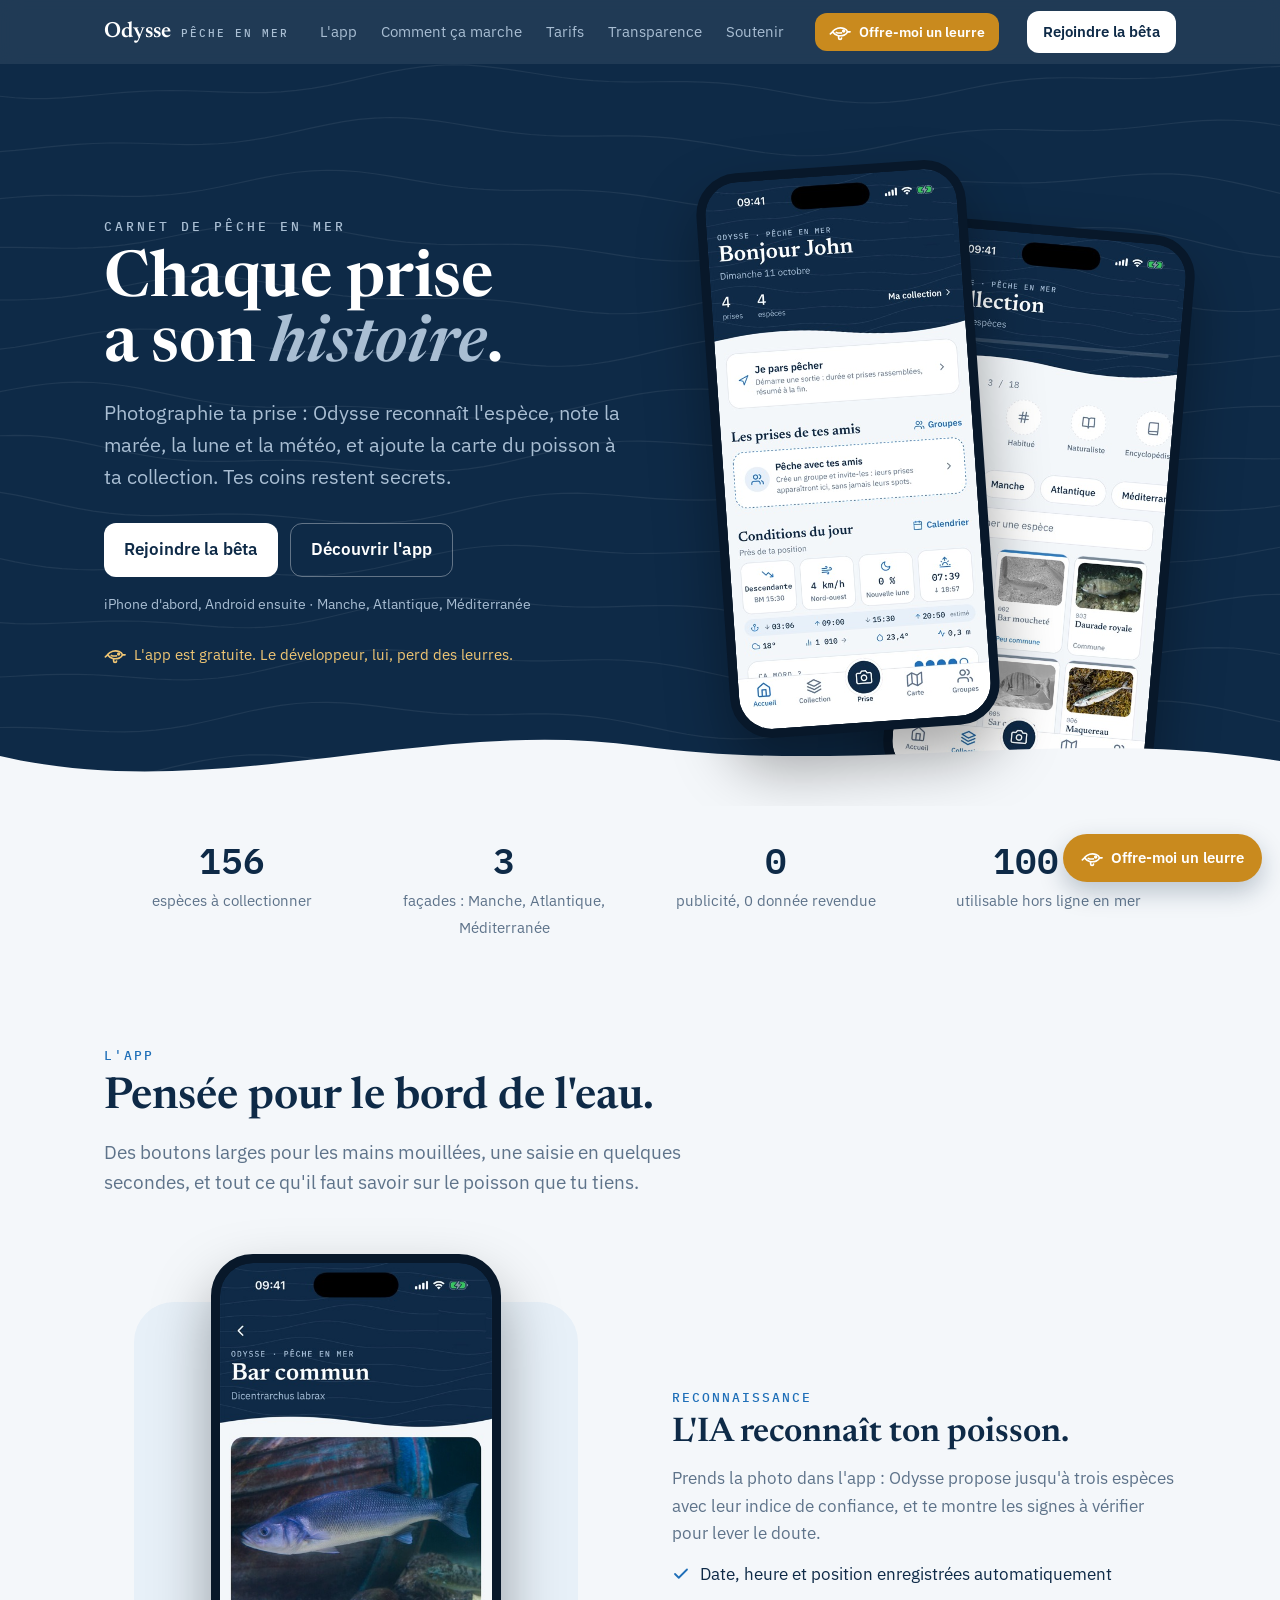
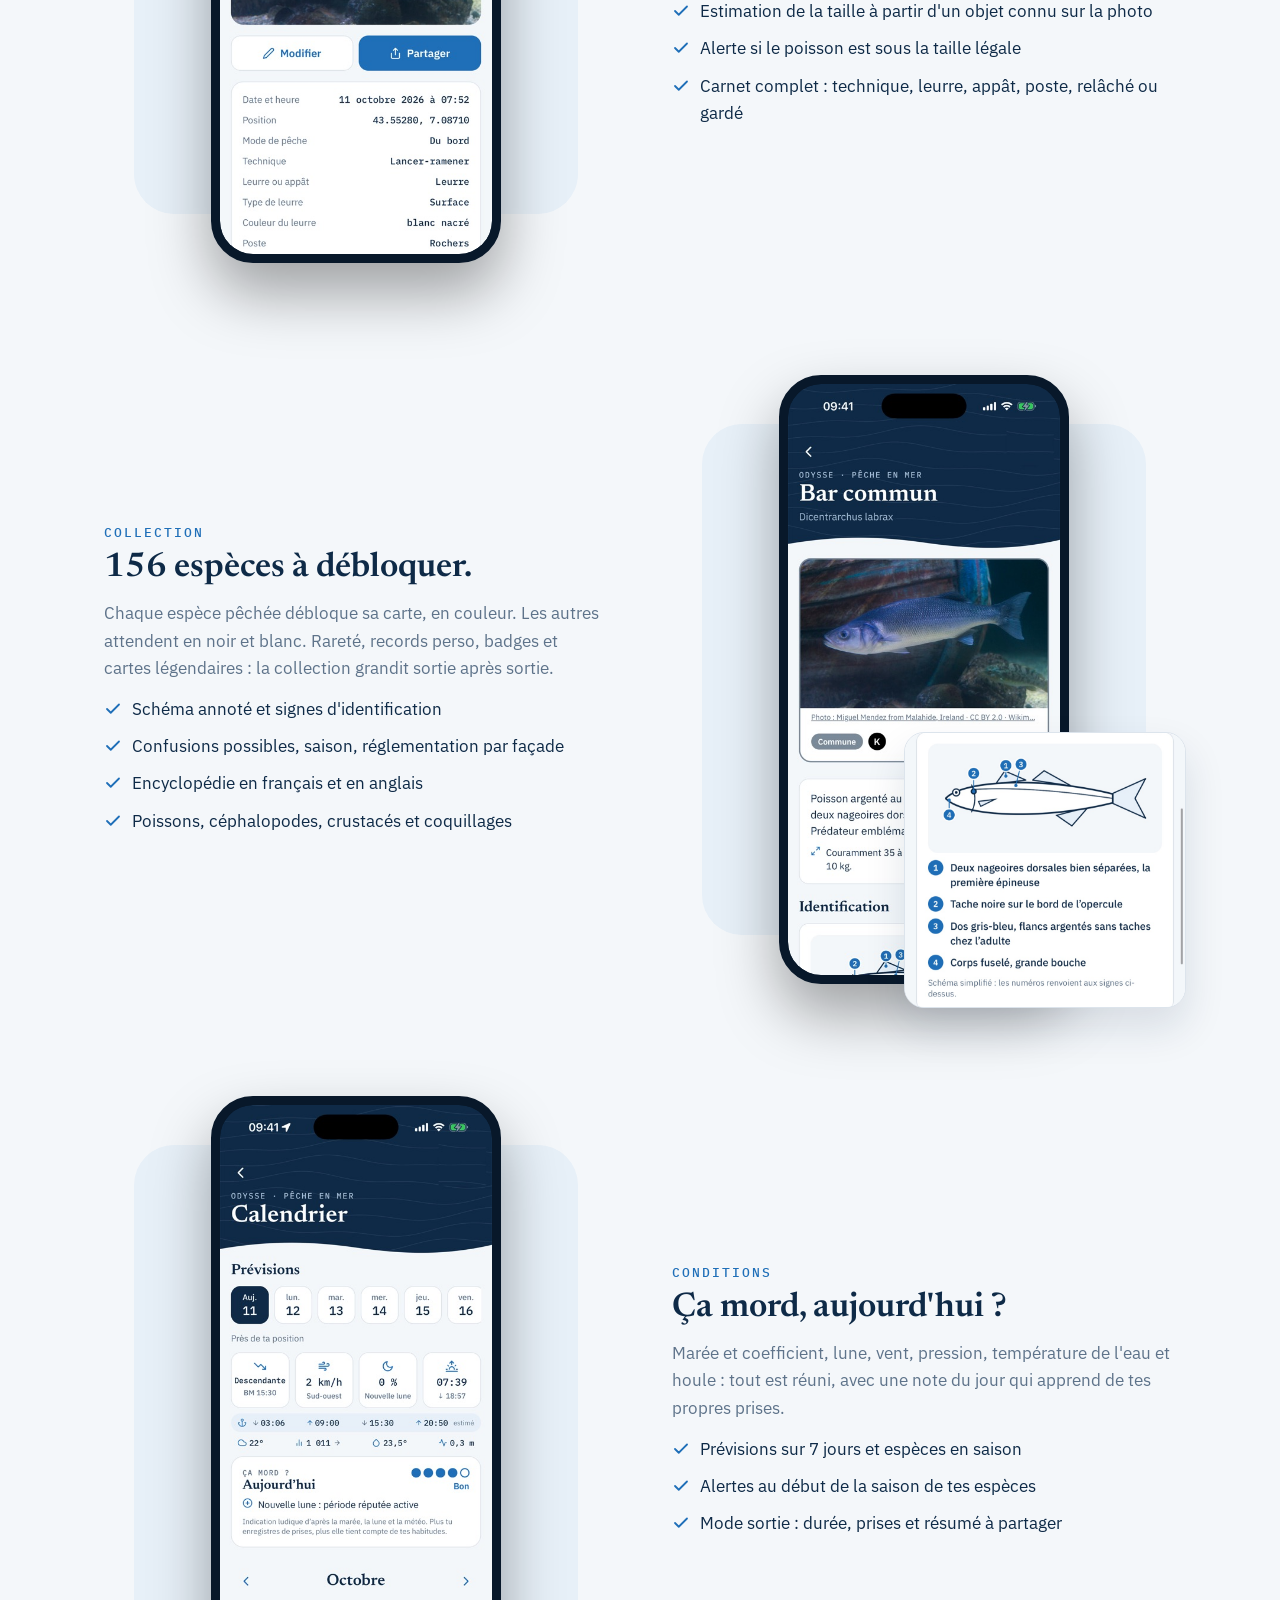
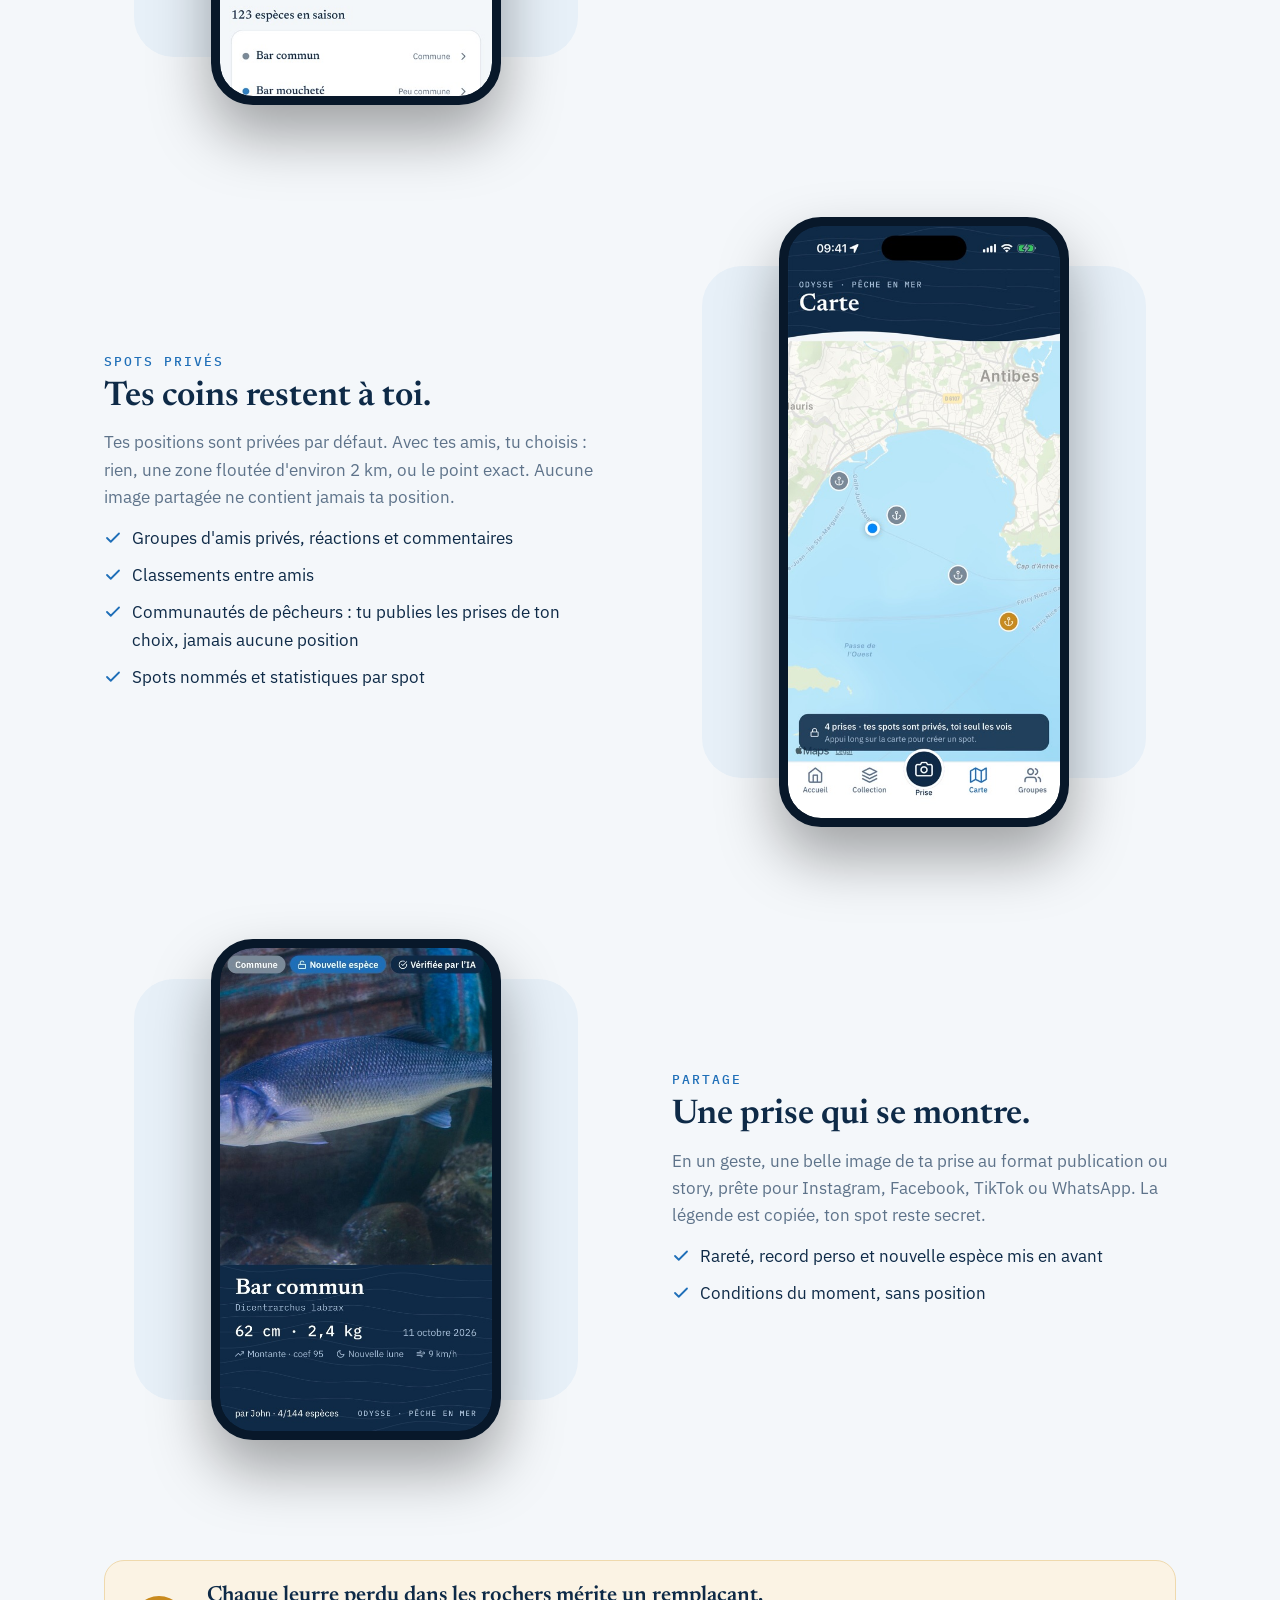
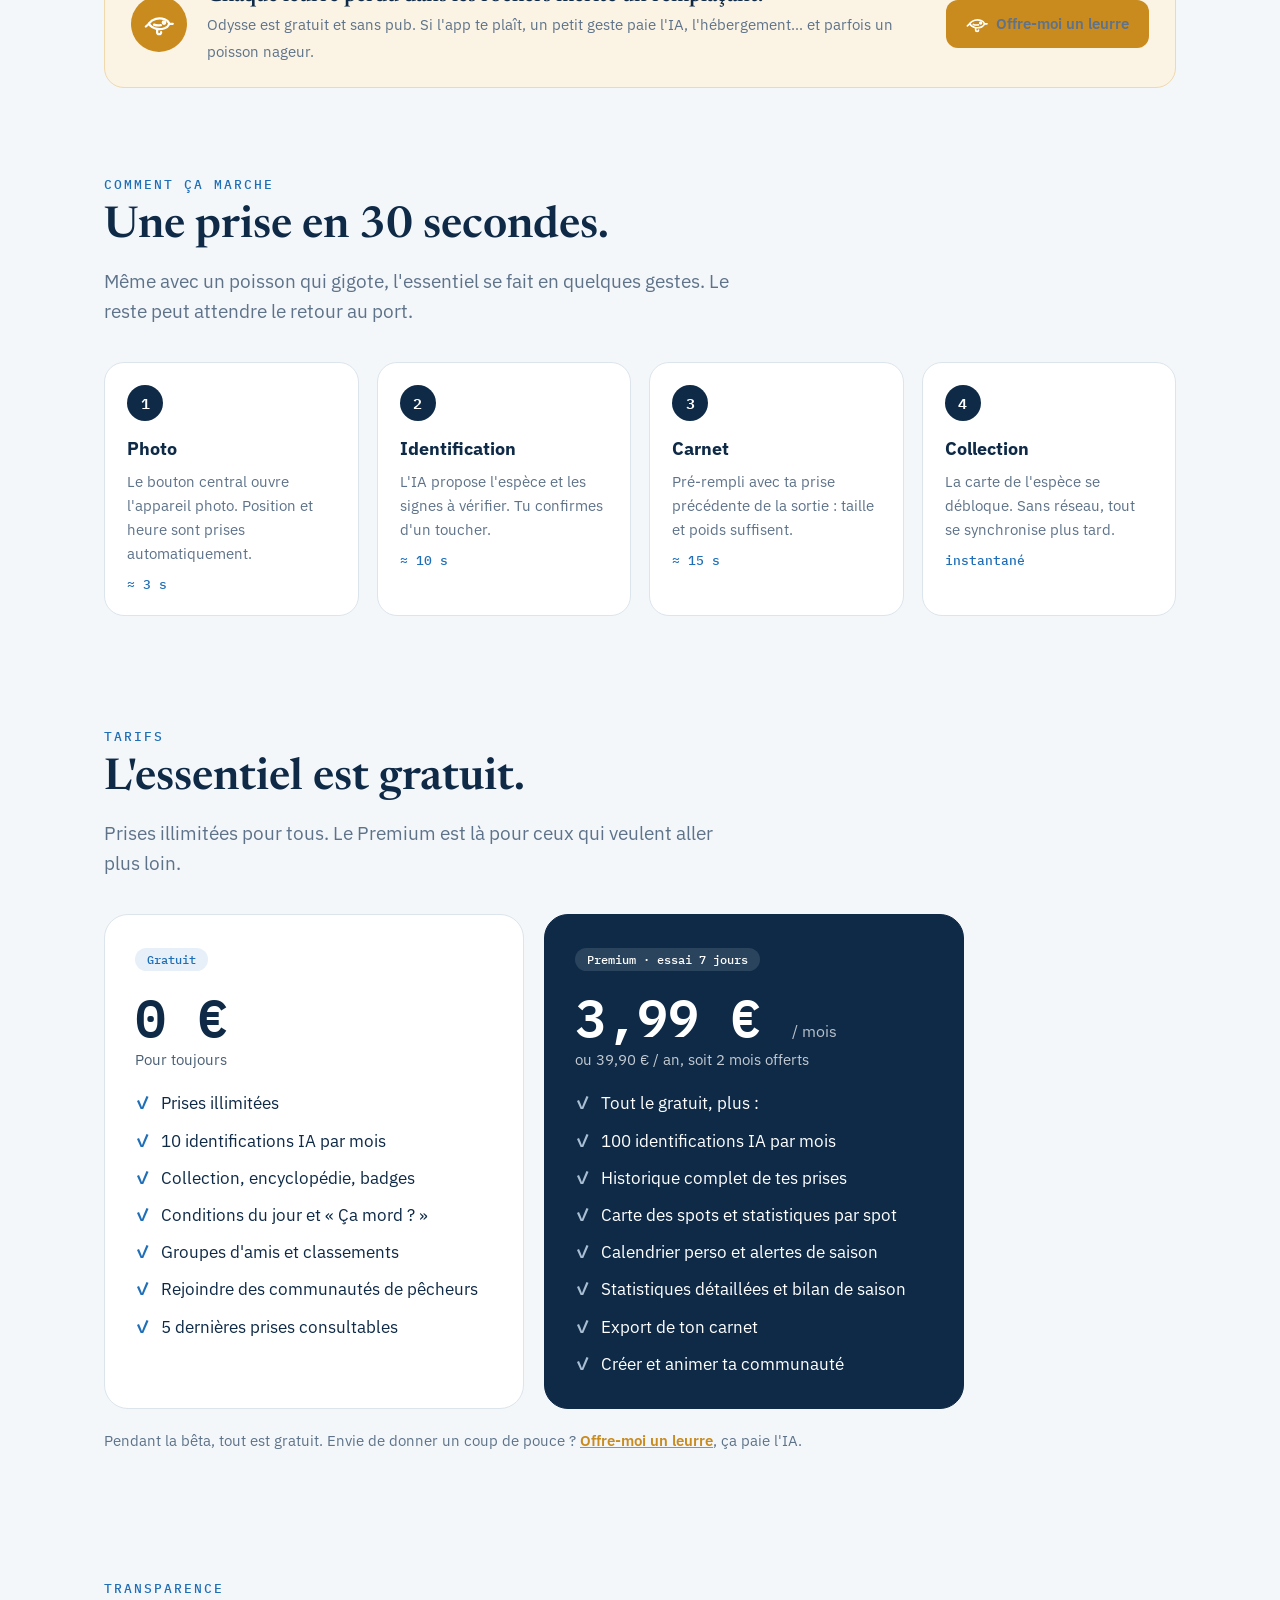
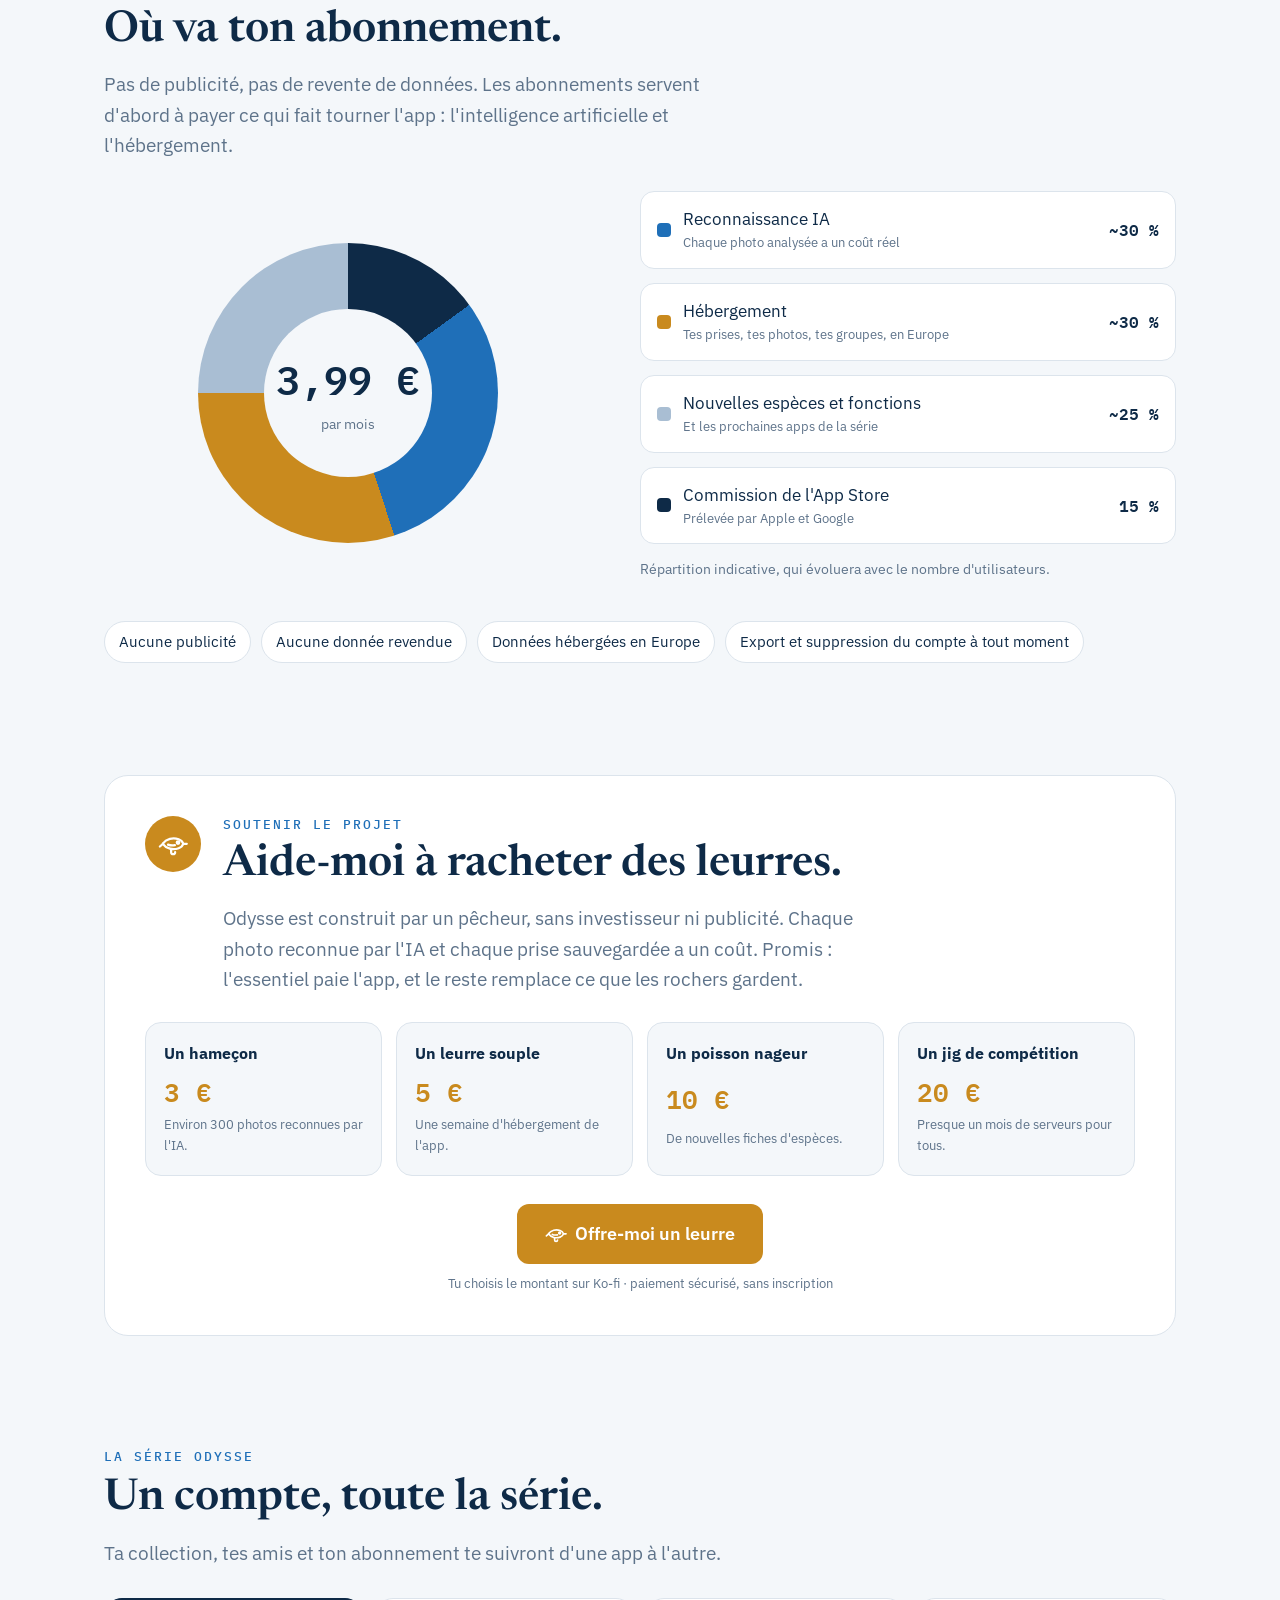
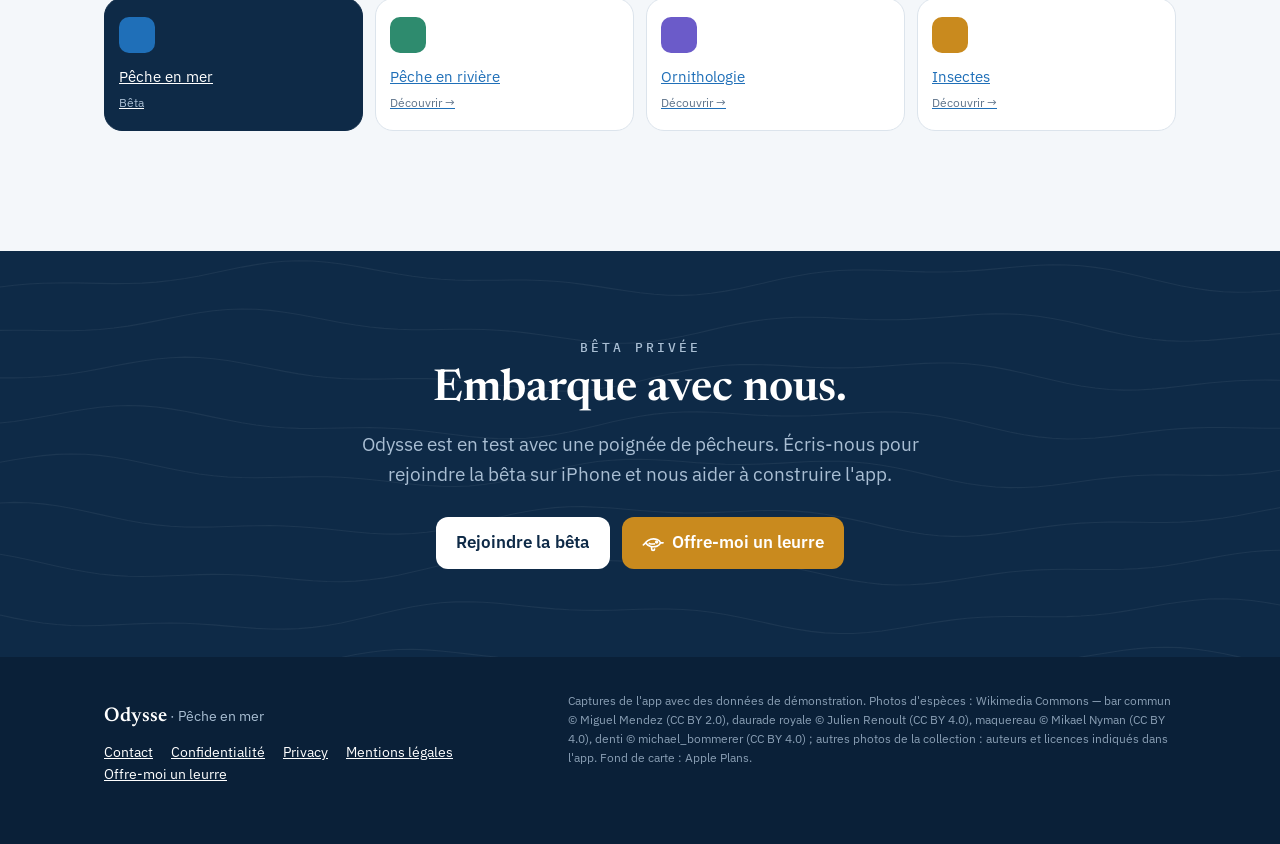
==== index.html @ db7601bd "Pages rivière, ornithologie, insectes ; « Offre-moi un leurre »" ====
<!doctype html>
<html lang="fr">
<head>
  <meta charset="utf-8" />
  <meta name="viewport" content="width=device-width, initial-scale=1" />
  <title>Odysse · Pêche en mer</title>
  <meta name="description" content="Odysse, le carnet de pêche en mer qui reconnaît tes poissons : photo, identification par IA, collection de 150+ espèces, marées et conditions, pêche entre amis. Spots privés." />
  <meta property="og:title" content="Odysse · Pêche en mer" />
  <meta property="og:description" content="Le carnet de pêche qui reconnaît tes poissons." />
  <meta property="og:image" content="https://odysse.app/img/story.jpg" />
  <link rel="preconnect" href="https://fonts.googleapis.com" />
  <link href="https://fonts.googleapis.com/css2?family=IBM+Plex+Mono:wght@500;600&family=IBM+Plex+Sans:wght@400;600&family=Newsreader:ital,wght@0,600;1,600&display=swap" rel="stylesheet" />
  <link rel="stylesheet" href="home.css" />
</head>
<body>
  <nav>
    <div class="wrap">
      <a class="logo" href="#"><b>Odysse</b><span>Pêche en mer</span></a>
      <div class="links">
        <a href="#app">L'app</a>
        <a href="#parcours">Comment ça marche</a>
        <a href="#tarifs">Tarifs</a>
        <a href="#transparence">Transparence</a>
        <a href="#soutenir">Soutenir</a>
      </div>
      <a class="btn btn-lure nav-lure" href="https://ko-fi.com/odysse" target="_blank" rel="noopener"><svg class="lure-ico" width="22" height="22" viewBox="0 0 24 24" fill="none" stroke="currentColor" stroke-width="1.8" stroke-linecap="round" stroke-linejoin="round" aria-hidden="true"><path d="M4 11.5c2.5-3.6 8-5 12.5-3.3 1.9.7 3.2 2 3.7 3.6-.5 1.6-1.8 2.9-3.7 3.6C12 17.1 6.5 15.7 4 12.1z"/><path d="M4 11.8 1.5 14"/><circle cx="16" cy="10.8" r="1"/><path d="M20.2 11.8H23"/><path d="M10.5 16.2v2.3a1.6 1.6 0 0 0 3.2 0"/><path d="M8 12.5c1.5.6 3.5.8 5.5.4"/></svg><span>Offre-moi un leurre</span></a>
      <a class="btn btn-light" href="mailto:contact@odysse.app?subject=B%C3%AAta%20Odysse">Rejoindre la bêta</a>
    </div>
  </nav>

  <header class="hero">
    <svg class="lines" viewBox="0 0 1440 760" preserveAspectRatio="xMidYMid slice" fill="none" stroke="rgba(255,255,255,0.07)" stroke-width="1.2" aria-hidden="true">
        <path d="M0 20.0 L16 23.9 L32 27.5 L48 30.6 L64 33.0 L80 34.6 L96 35.4 L112 35.4 L128 34.7 L144 33.5 L160 32.0 L176 30.5 L192 29.1 L208 28.1 L224 27.4 L240 27.2 L256 27.4 L272 27.9 L288 28.5 L304 29.1 L320 29.4 L336 29.3 L352 28.5 L368 27.0 L384 24.9 L400 22.1 L416 18.8 L432 15.2 L448 11.5 L464 8.1 L480 5.2 L496 2.9 L512 1.4 L528 0.8 L544 1.2 L560 2.4 L576 4.2 L592 6.5 L608 9.0 L624 11.5 L640 13.8 L656 15.7 L672 17.1 L688 17.9 L704 18.3 L720 18.4 L736 18.2 L752 18.0 L768 18.1 L784 18.5 L800 19.4 L816 20.9 L832 23.0 L848 25.5 L864 28.4 L880 31.4 L896 34.2 L912 36.7 L928 38.6 L944 39.7 L960 39.9 L976 39.1 L992 37.5 L1008 35.1 L1024 32.1 L1040 28.8 L1056 25.4 L1072 22.2 L1088 19.4 L1104 17.1 L1120 15.5 L1136 14.5 L1152 14.1 L1168 14.1 L1184 14.4 L1200 14.7 L1216 14.9 L1232 14.8 L1248 14.3 L1264 13.4 L1280 11.9 L1296 10.1 L1312 8.1 L1328 6.1 L1344 4.4 L1360 3.1 L1376 2.5 L1392 2.6 L1408 3.7 L1424 5.6 L1440 8.3"/>
        <path d="M0 88.0 L16 89.6 L32 90.5 L48 90.5 L64 89.7 L80 88.5 L96 86.9 L112 85.2 L128 83.6 L144 82.3 L160 81.4 L176 80.9 L192 80.9 L208 81.2 L224 81.7 L240 82.2 L256 82.5 L272 82.4 L288 81.7 L304 80.4 L320 78.3 L336 75.7 L352 72.5 L368 69.0 L384 65.4 L400 62.1 L416 59.1 L432 56.8 L448 55.4 L464 54.8 L480 55.2 L496 56.4 L512 58.3 L528 60.7 L544 63.3 L560 66.0 L576 68.5 L592 70.6 L608 72.2 L624 73.2 L640 73.8 L656 73.9 L672 73.8 L688 73.6 L704 73.6 L720 73.9 L736 74.7 L752 76.0 L768 77.9 L784 80.2 L800 82.9 L816 85.7 L832 88.5 L848 90.9 L864 92.7 L880 93.8 L896 94.0 L912 93.2 L928 91.6 L944 89.2 L960 86.1 L976 82.8 L992 79.3 L1008 75.9 L1024 73.0 L1040 70.5 L1056 68.8 L1072 67.6 L1088 67.1 L1104 67.1 L1120 67.5 L1136 67.9 L1152 68.3 L1168 68.4 L1184 68.1 L1200 67.3 L1216 66.1 L1232 64.5 L1248 62.7 L1264 60.9 L1280 59.3 L1296 58.0 L1312 57.4 L1328 57.6 L1344 58.6 L1360 60.5 L1376 63.1 L1392 66.4 L1408 70.1 L1424 74.0 L1440 77.8"/>
        <path d="M0 144.7 L16 143.4 L32 141.7 L48 139.8 L64 138.0 L80 136.5 L96 135.3 L112 134.6 L128 134.4 L144 134.5 L160 134.9 L176 135.3 L192 135.6 L208 135.5 L224 134.9 L240 133.7 L256 131.8 L272 129.3 L288 126.2 L304 122.9 L320 119.4 L336 116.1 L352 113.2 L368 110.9 L384 109.4 L400 108.8 L416 109.2 L432 110.4 L448 112.4 L464 114.9 L480 117.7 L496 120.5 L512 123.2 L528 125.5 L544 127.3 L560 128.5 L576 129.2 L592 129.4 L608 129.4 L624 129.2 L640 129.1 L656 129.3 L672 129.9 L688 131.1 L704 132.7 L720 134.9 L736 137.4 L752 140.1 L768 142.7 L784 145.0 L800 146.8 L816 147.8 L832 148.0 L848 147.2 L864 145.6 L880 143.2 L896 140.1 L912 136.7 L928 133.1 L944 129.6 L960 126.5 L976 124.0 L992 122.0 L1008 120.8 L1024 120.2 L1040 120.2 L1056 120.6 L1072 121.1 L1088 121.6 L1104 121.9 L1120 121.8 L1136 121.3 L1152 120.3 L1168 119.0 L1184 117.4 L1200 115.7 L1216 114.2 L1232 113.0 L1248 112.4 L1264 112.6 L1280 113.6 L1296 115.4 L1312 118.0 L1328 121.2 L1344 124.9 L1360 128.8 L1376 132.6 L1392 136.1 L1408 139.0 L1424 141.3 L1440 142.7"/>
        <path d="M0 192.4 L16 190.6 L32 189.2 L48 188.3 L64 187.9 L80 187.8 L96 188.1 L112 188.4 L128 188.7 L144 188.6 L160 188.1 L176 187.0 L192 185.2 L208 182.9 L224 180.0 L240 176.7 L256 173.4 L272 170.1 L288 167.3 L304 165.0 L320 163.5 L336 163.0 L352 163.3 L368 164.6 L384 166.6 L400 169.1 L416 172.1 L432 175.0 L448 177.9 L464 180.4 L480 182.4 L496 183.8 L512 184.6 L528 185.0 L544 184.9 L560 184.8 L576 184.6 L592 184.7 L608 185.1 L624 186.1 L640 187.5 L656 189.5 L672 191.8 L688 194.3 L704 196.8 L720 199.0 L736 200.7 L752 201.7 L768 201.9 L784 201.2 L800 199.6 L816 197.1 L832 194.1 L848 190.6 L864 186.9 L880 183.3 L896 180.1 L912 177.4 L928 175.4 L944 174.0 L960 173.4 L976 173.3 L992 173.7 L1008 174.3 L1024 175.0 L1040 175.5 L1056 175.6 L1072 175.3 L1088 174.6 L1104 173.5 L1120 172.1 L1136 170.6 L1152 169.2 L1168 168.1 L1184 167.5 L1200 167.7 L1216 168.6 L1232 170.4 L1248 172.9 L1264 176.1 L1280 179.8 L1296 183.7 L1312 187.5 L1328 191.0 L1344 194.0 L1360 196.3 L1376 197.8 L1392 198.4 L1408 198.2 L1424 197.4 L1440 196.2"/>
        <path d="M0 241.3 L16 241.1 L32 241.2 L48 241.5 L64 241.7 L80 241.7 L96 241.2 L112 240.3 L128 238.7 L144 236.5 L160 233.7 L176 230.6 L192 227.4 L208 224.2 L224 221.4 L240 219.2 L256 217.7 L272 217.2 L288 217.5 L304 218.8 L320 220.8 L336 223.5 L352 226.5 L368 229.6 L384 232.6 L400 235.3 L416 237.5 L432 239.0 L448 240.0 L464 240.5 L480 240.5 L496 240.3 L512 240.1 L528 240.1 L544 240.4 L560 241.1 L576 242.3 L592 244.1 L608 246.2 L624 248.5 L640 250.8 L656 253.0 L672 254.6 L688 255.6 L704 255.8 L720 255.1 L736 253.5 L752 251.0 L768 247.9 L784 244.4 L800 240.7 L816 237.0 L832 233.7 L848 230.9 L864 228.7 L880 227.3 L896 226.6 L912 226.5 L928 226.9 L944 227.6 L960 228.4 L976 229.1 L992 229.4 L1008 229.4 L1024 228.9 L1040 228.0 L1056 226.9 L1072 225.5 L1088 224.2 L1104 223.2 L1120 222.7 L1136 222.8 L1152 223.7 L1168 225.4 L1184 227.9 L1200 231.0 L1216 234.7 L1232 238.5 L1248 242.4 L1264 245.9 L1280 249.0 L1296 251.3 L1312 252.8 L1328 253.5 L1344 253.3 L1360 252.5 L1376 251.1 L1392 249.5 L1408 247.8 L1424 246.2 L1440 244.9"/>
        <path d="M0 294.7 L16 294.7 L32 294.4 L48 293.5 L64 292.1 L80 290.1 L96 287.5 L112 284.6 L128 281.4 L144 278.4 L160 275.7 L176 273.5 L192 272.0 L208 271.4 L224 271.8 L240 273.1 L256 275.2 L272 277.9 L288 281.0 L304 284.2 L320 287.4 L336 290.2 L352 292.6 L368 294.3 L384 295.4 L400 296.0 L416 296.1 L432 295.9 L448 295.6 L464 295.4 L480 295.6 L496 296.1 L512 297.1 L528 298.6 L544 300.5 L560 302.7 L576 304.8 L592 306.8 L608 308.4 L624 309.4 L640 309.6 L656 308.9 L672 307.3 L688 304.9 L704 301.8 L720 298.2 L736 294.4 L752 290.7 L768 287.3 L784 284.3 L800 282.1 L816 280.6 L832 279.8 L848 279.7 L864 280.1 L880 280.9 L896 281.8 L912 282.7 L928 283.3 L944 283.5 L960 283.3 L976 282.6 L992 281.7 L1008 280.5 L1024 279.3 L1040 278.4 L1056 277.9 L1072 278.0 L1088 278.8 L1104 280.5 L1120 282.9 L1136 286.0 L1152 289.5 L1168 293.4 L1184 297.2 L1200 300.8 L1216 303.9 L1232 306.2 L1248 307.8 L1264 308.5 L1280 308.3 L1296 307.4 L1312 306.0 L1328 304.2 L1344 302.3 L1360 300.5 L1376 299.0 L1392 298.0 L1408 297.3 L1424 297.2 L1440 297.3"/>
        <path d="M0 345.5 L16 343.7 L32 341.3 L48 338.5 L64 335.6 L80 332.6 L96 330.0 L112 327.8 L128 326.4 L144 325.8 L160 326.2 L176 327.5 L192 329.6 L208 332.3 L224 335.5 L240 338.9 L256 342.2 L272 345.2 L288 347.7 L304 349.6 L320 350.8 L336 351.5 L352 351.6 L368 351.4 L384 351.1 L400 350.8 L416 350.7 L432 351.1 L448 351.9 L464 353.1 L480 354.8 L496 356.8 L512 358.8 L528 360.7 L544 362.2 L560 363.1 L576 363.3 L592 362.6 L608 361.0 L624 358.7 L640 355.6 L656 352.0 L672 348.2 L688 344.4 L704 340.9 L720 337.9 L736 335.5 L752 333.9 L768 333.1 L784 333.0 L800 333.4 L816 334.3 L832 335.3 L848 336.4 L864 337.2 L880 337.6 L896 337.7 L912 337.3 L928 336.5 L944 335.5 L960 334.5 L976 333.6 L992 333.2 L1008 333.2 L1024 334.0 L1040 335.6 L1056 337.9 L1072 340.9 L1088 344.4 L1104 348.2 L1120 352.0 L1136 355.6 L1152 358.7 L1168 361.1 L1184 362.7 L1200 363.4 L1216 363.2 L1232 362.3 L1248 360.8 L1264 358.9 L1280 356.8 L1296 354.9 L1312 353.1 L1328 351.8 L1344 351.0 L1360 350.6 L1376 350.6 L1392 350.9 L1408 351.2 L1424 351.4 L1440 351.3"/>
        <path d="M0 389.7 L16 386.9 L32 384.3 L48 382.2 L64 380.8 L80 380.3 L96 380.6 L112 381.9 L128 384.0 L144 386.8 L160 390.1 L176 393.6 L192 397.0 L208 400.1 L224 402.8 L240 404.8 L256 406.2 L272 406.9 L288 407.1 L304 406.9 L320 406.5 L336 406.1 L352 405.9 L368 406.0 L384 406.6 L400 407.6 L416 409.1 L432 410.8 L448 412.7 L464 414.4 L480 415.9 L496 416.7 L512 416.9 L528 416.3 L544 414.7 L560 412.4 L576 409.3 L592 405.8 L608 401.9 L624 398.1 L640 394.5 L656 391.4 L672 388.9 L688 387.3 L704 386.4 L720 386.3 L736 386.8 L752 387.7 L768 388.9 L784 390.1 L800 391.1 L816 391.8 L832 392.1 L848 391.9 L864 391.4 L880 390.6 L896 389.7 L912 388.9 L928 388.5 L944 388.6 L960 389.3 L976 390.8 L992 393.0 L1008 395.9 L1024 399.3 L1040 403.0 L1056 406.8 L1072 410.4 L1088 413.5 L1104 415.9 L1120 417.5 L1136 418.2 L1152 418.1 L1168 417.1 L1184 415.5 L1200 413.5 L1216 411.3 L1232 409.1 L1248 407.2 L1264 405.6 L1280 404.6 L1296 404.0 L1312 403.8 L1328 404.0 L1344 404.2 L1360 404.4 L1376 404.3 L1392 403.8 L1408 402.7 L1424 401.0 L1440 398.7"/>
        <path d="M0 435.4 L16 434.8 L32 435.2 L48 436.5 L64 438.6 L80 441.4 L96 444.7 L112 448.3 L128 451.8 L144 455.1 L160 457.9 L176 460.1 L192 461.6 L208 462.4 L224 462.6 L240 462.4 L256 461.9 L272 461.4 L288 461.0 L304 460.9 L320 461.3 L336 462.1 L352 463.3 L368 464.8 L384 466.5 L400 468.1 L416 469.5 L432 470.3 L448 470.5 L464 469.8 L480 468.4 L496 466.1 L512 463.0 L528 459.5 L544 455.7 L560 451.8 L576 448.1 L592 445.0 L608 442.5 L624 440.7 L640 439.8 L656 439.6 L672 440.2 L688 441.2 L704 442.5 L720 443.9 L736 445.1 L752 446.0 L768 446.6 L784 446.7 L800 446.3 L816 445.7 L832 445.0 L848 444.3 L864 443.9 L880 443.9 L896 444.6 L912 446.0 L928 448.1 L944 450.9 L960 454.2 L976 457.8 L992 461.5 L1008 465.1 L1024 468.2 L1040 470.6 L1056 472.3 L1072 473.0 L1088 472.9 L1104 471.9 L1120 470.2 L1136 468.1 L1152 465.7 L1168 463.4 L1184 461.2 L1200 459.4 L1216 458.1 L1232 457.4 L1248 457.0 L1264 457.0 L1280 457.2 L1296 457.4 L1312 457.4 L1328 457.0 L1344 456.0 L1360 454.5 L1376 452.4 L1392 449.8 L1408 446.8 L1424 443.7 L1440 440.7"/>
        <path d="M0 493.2 L16 496.0 L32 499.4 L48 503.0 L64 506.6 L80 510.0 L96 512.9 L112 515.3 L128 516.9 L144 517.8 L160 518.1 L176 517.8 L192 517.3 L208 516.7 L224 516.1 L240 515.8 L256 515.9 L272 516.5 L288 517.4 L304 518.7 L320 520.2 L336 521.7 L352 523.0 L368 523.8 L384 524.0 L400 523.4 L416 521.9 L432 519.7 L448 516.7 L464 513.2 L480 509.4 L496 505.5 L512 501.8 L528 498.6 L544 496.0 L560 494.2 L576 493.2 L592 493.1 L608 493.6 L624 494.7 L640 496.1 L656 497.7 L672 499.1 L688 500.3 L704 501.1 L720 501.4 L736 501.3 L752 500.9 L768 500.3 L784 499.7 L800 499.3 L816 499.3 L832 499.9 L848 501.2 L864 503.2 L880 505.9 L896 509.1 L912 512.6 L928 516.3 L944 519.8 L960 522.8 L976 525.3 L992 527.0 L1008 527.7 L1024 527.5 L1040 526.5 L1056 524.8 L1072 522.6 L1088 520.1 L1104 517.6 L1120 515.2 L1136 513.2 L1152 511.7 L1168 510.7 L1184 510.2 L1200 510.1 L1216 510.2 L1232 510.4 L1248 510.4 L1264 510.1 L1280 509.3 L1296 508.0 L1312 506.0 L1328 503.6 L1344 500.8 L1360 497.8 L1376 494.9 L1392 492.4 L1408 490.3 L1424 489.1 L1440 488.7"/>
        <path d="M0 561.5 L16 565.0 L32 568.0 L48 570.4 L64 572.2 L80 573.2 L96 573.5 L112 573.2 L128 572.6 L144 571.9 L160 571.2 L176 570.7 L192 570.5 L208 570.8 L224 571.6 L240 572.6 L256 574.0 L272 575.3 L288 576.5 L304 577.2 L320 577.4 L336 576.8 L352 575.4 L368 573.3 L384 570.4 L400 566.9 L416 563.1 L432 559.2 L448 555.5 L464 552.2 L480 549.6 L496 547.7 L512 546.7 L528 546.6 L544 547.1 L560 548.3 L576 549.9 L592 551.6 L608 553.2 L624 554.6 L640 555.6 L656 556.2 L672 556.3 L688 556.1 L704 555.6 L720 555.1 L736 554.7 L752 554.7 L768 555.3 L784 556.5 L800 558.4 L816 560.9 L832 564.0 L848 567.4 L864 570.9 L880 574.4 L896 577.4 L912 579.9 L928 581.6 L944 582.3 L960 582.2 L976 581.1 L992 579.4 L1008 577.0 L1024 574.4 L1040 571.7 L1056 569.2 L1072 567.0 L1088 565.2 L1104 564.1 L1120 563.4 L1136 563.2 L1152 563.2 L1168 563.4 L1184 563.5 L1200 563.3 L1216 562.6 L1232 561.4 L1248 559.7 L1264 557.4 L1280 554.8 L1296 552.0 L1312 549.2 L1328 546.8 L1344 544.8 L1360 543.5 L1376 543.2 L1392 543.7 L1408 545.2 L1424 547.4 L1440 550.3"/>
        <path d="M0 627.4 L16 628.5 L32 628.8 L48 628.6 L64 627.9 L80 627.1 L96 626.2 L112 625.5 L128 625.1 L144 625.1 L160 625.6 L176 626.5 L192 627.6 L208 628.8 L224 629.9 L240 630.6 L256 630.8 L272 630.2 L288 628.9 L304 626.8 L320 624.0 L336 620.6 L352 616.8 L368 613.0 L384 609.2 L400 605.9 L416 603.3 L432 601.4 L448 600.3 L464 600.1 L480 600.7 L496 602.0 L512 603.6 L528 605.5 L544 607.3 L560 609.0 L576 610.2 L592 611.0 L608 611.3 L624 611.3 L640 611.0 L656 610.5 L672 610.2 L688 610.2 L704 610.7 L720 611.8 L736 613.5 L752 615.9 L768 618.8 L784 622.1 L800 625.6 L816 629.0 L832 632.0 L848 634.4 L864 636.1 L880 636.8 L896 636.7 L912 635.6 L928 633.8 L944 631.4 L960 628.7 L976 625.8 L992 623.1 L1008 620.7 L1024 618.8 L1040 617.4 L1056 616.6 L1072 616.2 L1088 616.2 L1104 616.4 L1120 616.5 L1136 616.4 L1152 615.9 L1168 614.9 L1184 613.4 L1200 611.3 L1216 608.9 L1232 606.2 L1248 603.6 L1264 601.2 L1280 599.3 L1296 598.1 L1312 597.7 L1328 598.2 L1344 599.7 L1360 602.0 L1376 604.9 L1392 608.3 L1408 611.9 L1424 615.4 L1440 618.6"/>
        <path d="M0 683.2 L16 682.2 L32 681.1 L48 680.2 L64 679.6 L80 679.4 L96 679.7 L112 680.3 L128 681.2 L144 682.3 L160 683.2 L176 683.9 L192 684.1 L208 683.6 L224 682.3 L240 680.3 L256 677.6 L272 674.2 L288 670.6 L304 666.7 L320 663.0 L336 659.7 L352 657.0 L368 655.0 L384 654.0 L400 653.8 L416 654.4 L432 655.7 L448 657.5 L464 659.5 L480 661.5 L496 663.3 L512 664.8 L528 665.9 L544 666.4 L560 666.5 L576 666.4 L592 666.0 L608 665.7 L624 665.7 L640 666.1 L656 667.1 L672 668.7 L688 670.9 L704 673.7 L720 676.9 L736 680.2 L752 683.5 L768 686.5 L784 688.9 L800 690.5 L816 691.3 L832 691.1 L848 690.1 L864 688.2 L880 685.7 L896 682.9 L912 679.9 L928 677.0 L944 674.4 L960 672.3 L976 670.7 L992 669.7 L1008 669.3 L1024 669.2 L1040 669.4 L1056 669.6 L1072 669.6 L1088 669.2 L1104 668.4 L1120 667.1 L1136 665.2 L1152 663.0 L1168 660.5 L1184 658.0 L1200 655.7 L1216 653.9 L1232 652.7 L1248 652.3 L1264 652.9 L1280 654.3 L1296 656.6 L1312 659.5 L1328 663.0 L1344 666.6 L1360 670.2 L1376 673.6 L1392 676.4 L1408 678.6 L1424 680.1 L1440 680.9"/>
        <path d="M0 734.1 L16 733.7 L32 733.7 L48 734.1 L64 734.8 L80 735.7 L96 736.6 L112 737.2 L128 737.3 L144 736.9 L160 735.7 L176 733.8 L192 731.1 L208 727.9 L224 724.3 L240 720.5 L256 716.8 L272 713.5 L288 710.8 L304 708.8 L320 707.7 L336 707.5 L352 708.1 L368 709.5 L384 711.3 L400 713.5 L416 715.7 L432 717.8 L448 719.5 L464 720.7 L480 721.5 L496 721.8 L512 721.8 L528 721.5 L544 721.3 L560 721.2 L576 721.6 L592 722.4 L608 723.9 L624 725.9 L640 728.5 L656 731.6 L672 734.8 L688 738.0 L704 740.9 L720 743.2 L736 744.9 L752 745.7 L768 745.5 L784 744.4 L800 742.5 L816 740.0 L832 737.0 L848 733.9 L864 730.8 L880 728.1 L896 725.8 L912 724.1 L928 722.9 L944 722.4 L960 722.2 L976 722.4 L992 722.6 L1008 722.7 L1024 722.5 L1040 721.9 L1056 720.8 L1072 719.2 L1088 717.2 L1104 714.9 L1120 712.5 L1136 710.4 L1152 708.6 L1168 707.4 L1184 707.1 L1200 707.6 L1216 709.0 L1232 711.3 L1248 714.2 L1264 717.7 L1280 721.4 L1296 725.1 L1312 728.5 L1328 731.5 L1344 733.8 L1360 735.4 L1376 736.3 L1392 736.5 L1408 736.1 L1424 735.5 L1440 734.7"/>
    </svg>
    <div class="wrap">
      <div>
        <div class="kicker">Carnet de pêche en mer</div>
        <h1>Chaque prise<br />a son <em>histoire</em>.</h1>
        <p class="lead">Photographie ta prise : Odysse reconnaît l'espèce, note la marée, la lune et la météo, et ajoute la carte du poisson à ta collection. Tes coins restent secrets.</p>
        <div class="ctas">
          <a class="btn btn-light" href="mailto:contact@odysse.app?subject=B%C3%AAta%20Odysse">Rejoindre la bêta</a>
          <a class="btn btn-ghost" href="#app">Découvrir l'app</a>
        </div>
        <p class="note">iPhone d'abord, Android ensuite · Manche, Atlantique, Méditerranée</p>
        <a class="lure-link" href="#soutenir"><svg class="lure-ico" width="22" height="22" viewBox="0 0 24 24" fill="none" stroke="currentColor" stroke-width="1.8" stroke-linecap="round" stroke-linejoin="round" aria-hidden="true"><path d="M4 11.5c2.5-3.6 8-5 12.5-3.3 1.9.7 3.2 2 3.7 3.6-.5 1.6-1.8 2.9-3.7 3.6C12 17.1 6.5 15.7 4 12.1z"/><path d="M4 11.8 1.5 14"/><circle cx="16" cy="10.8" r="1"/><path d="M20.2 11.8H23"/><path d="M10.5 16.2v2.3a1.6 1.6 0 0 0 3.2 0"/><path d="M8 12.5c1.5.6 3.5.8 5.5.4"/></svg><span>L'app est gratuite. Le développeur, lui, perd des leurres.</span></a>
      </div>
      <div class="phones">
        <div class="phone p1"><img src="img/home.jpg" alt="Accueil d'Odysse : conditions du jour, marée et prises" /></div>
        <div class="phone p2"><img src="img/collection.jpg" alt="Collection d'espèces d'Odysse" /></div>
      </div>
    </div>
    <svg class="wave" viewBox="0 0 1440 90" preserveAspectRatio="none" aria-hidden="true"><path d="M0 40 C 240 90, 480 0, 720 30 C 960 60, 1200 10, 1440 45 L1440 90 L0 90 Z" fill="#F4F7FA"/></svg>
  </header>

  <div class="wrap">
    <div class="facts">
      <div class="fact"><b>156</b><span>espèces à collectionner</span></div>
      <div class="fact"><b>3</b><span>façades : Manche, Atlantique, Méditerranée</span></div>
      <div class="fact"><b>0</b><span>publicité, 0 donnée revendue</span></div>
      <div class="fact"><b>100 %</b><span>utilisable hors ligne en mer</span></div>
    </div>
  </div>

  <section class="block" id="app">
    <div class="wrap">
      <div class="eyebrow">L'app</div>
      <h2>Pensée pour le bord de l'eau.</h2>
      <p class="sub">Des boutons larges pour les mains mouillées, une saisie en quelques secondes, et tout ce qu'il faut savoir sur le poisson que tu tiens.</p>

      <div class="feature">
        <div class="visual">
          <div class="blob"></div>
          <div class="phone"><img src="img/catch.jpg" alt="Fiche d'une prise : bar commun de 62 cm" loading="lazy" /></div>
        </div>
        <div>
          <div class="eyebrow">Reconnaissance</div>
          <h3>L'IA reconnaît ton poisson.</h3>
          <p>Prends la photo dans l'app : Odysse propose jusqu'à trois espèces avec leur indice de confiance, et te montre les signes à vérifier pour lever le doute.</p>
          <ul>
            <li><svg width="18" height="18" viewBox="0 0 24 24" fill="none" stroke="#1F6FB8" stroke-width="2.4" stroke-linecap="round" stroke-linejoin="round"><polyline points="20 6 9 17 4 12"/></svg><span>Date, heure et position enregistrées automatiquement</span></li>
            <li><svg width="18" height="18" viewBox="0 0 24 24" fill="none" stroke="#1F6FB8" stroke-width="2.4" stroke-linecap="round" stroke-linejoin="round"><polyline points="20 6 9 17 4 12"/></svg><span>Estimation de la taille à partir d'un objet connu sur la photo</span></li>
            <li><svg width="18" height="18" viewBox="0 0 24 24" fill="none" stroke="#1F6FB8" stroke-width="2.4" stroke-linecap="round" stroke-linejoin="round"><polyline points="20 6 9 17 4 12"/></svg><span>Alerte si le poisson est sous la taille légale</span></li>
            <li><svg width="18" height="18" viewBox="0 0 24 24" fill="none" stroke="#1F6FB8" stroke-width="2.4" stroke-linecap="round" stroke-linejoin="round"><polyline points="20 6 9 17 4 12"/></svg><span>Carnet complet : technique, leurre, appât, poste, relâché ou gardé</span></li>
          </ul>
        </div>
      </div>

      <div class="feature flip">
        <div class="visual">
          <div class="blob"></div>
          <div class="phone"><img src="img/species.jpg" alt="Fiche espèce du bar commun" loading="lazy" /></div>
          <div class="card-shot" style="position:absolute;right:-2%;bottom:-24px;width:56%"><img src="img/identification.jpg" alt="Schéma d'identification annoté" loading="lazy" /></div>
        </div>
        <div>
          <div class="eyebrow">Collection</div>
          <h3>156 espèces à débloquer.</h3>
          <p>Chaque espèce pêchée débloque sa carte, en couleur. Les autres attendent en noir et blanc. Rareté, records perso, badges et cartes légendaires : la collection grandit sortie après sortie.</p>
          <ul>
            <li><svg width="18" height="18" viewBox="0 0 24 24" fill="none" stroke="#1F6FB8" stroke-width="2.4" stroke-linecap="round" stroke-linejoin="round"><polyline points="20 6 9 17 4 12"/></svg><span>Schéma annoté et signes d'identification</span></li>
            <li><svg width="18" height="18" viewBox="0 0 24 24" fill="none" stroke="#1F6FB8" stroke-width="2.4" stroke-linecap="round" stroke-linejoin="round"><polyline points="20 6 9 17 4 12"/></svg><span>Confusions possibles, saison, réglementation par façade</span></li>
            <li><svg width="18" height="18" viewBox="0 0 24 24" fill="none" stroke="#1F6FB8" stroke-width="2.4" stroke-linecap="round" stroke-linejoin="round"><polyline points="20 6 9 17 4 12"/></svg><span>Encyclopédie en français et en anglais</span></li>
            <li><svg width="18" height="18" viewBox="0 0 24 24" fill="none" stroke="#1F6FB8" stroke-width="2.4" stroke-linecap="round" stroke-linejoin="round"><polyline points="20 6 9 17 4 12"/></svg><span>Poissons, céphalopodes, crustacés et coquillages</span></li>
          </ul>
        </div>
      </div>

      <div class="feature">
        <div class="visual">
          <div class="blob"></div>
          <div class="phone"><img src="img/calendar.jpg" alt="Calendrier avec prévisions et note « Ça mord ? »" loading="lazy" /></div>
        </div>
        <div>
          <div class="eyebrow">Conditions</div>
          <h3>Ça mord, aujourd'hui ?</h3>
          <p>Marée et coefficient, lune, vent, pression, température de l'eau et houle : tout est réuni, avec une note du jour qui apprend de tes propres prises.</p>
          <ul>
            <li><svg width="18" height="18" viewBox="0 0 24 24" fill="none" stroke="#1F6FB8" stroke-width="2.4" stroke-linecap="round" stroke-linejoin="round"><polyline points="20 6 9 17 4 12"/></svg><span>Prévisions sur 7 jours et espèces en saison</span></li>
            <li><svg width="18" height="18" viewBox="0 0 24 24" fill="none" stroke="#1F6FB8" stroke-width="2.4" stroke-linecap="round" stroke-linejoin="round"><polyline points="20 6 9 17 4 12"/></svg><span>Alertes au début de la saison de tes espèces</span></li>
            <li><svg width="18" height="18" viewBox="0 0 24 24" fill="none" stroke="#1F6FB8" stroke-width="2.4" stroke-linecap="round" stroke-linejoin="round"><polyline points="20 6 9 17 4 12"/></svg><span>Mode sortie : durée, prises et résumé à partager</span></li>
          </ul>
        </div>
      </div>

      <div class="feature flip">
        <div class="visual">
          <div class="blob"></div>
          <div class="phone"><img src="img/map.jpg" alt="Carte privée des prises" loading="lazy" /></div>
        </div>
        <div>
          <div class="eyebrow">Spots privés</div>
          <h3>Tes coins restent à toi.</h3>
          <p>Tes positions sont privées par défaut. Avec tes amis, tu choisis : rien, une zone floutée d'environ 2 km, ou le point exact. Aucune image partagée ne contient jamais ta position.</p>
          <ul>
            <li><svg width="18" height="18" viewBox="0 0 24 24" fill="none" stroke="#1F6FB8" stroke-width="2.4" stroke-linecap="round" stroke-linejoin="round"><polyline points="20 6 9 17 4 12"/></svg><span>Groupes d'amis privés, réactions et commentaires</span></li>
            <li><svg width="18" height="18" viewBox="0 0 24 24" fill="none" stroke="#1F6FB8" stroke-width="2.4" stroke-linecap="round" stroke-linejoin="round"><polyline points="20 6 9 17 4 12"/></svg><span>Classements entre amis</span></li>
            <li><svg width="18" height="18" viewBox="0 0 24 24" fill="none" stroke="#1F6FB8" stroke-width="2.4" stroke-linecap="round" stroke-linejoin="round"><polyline points="20 6 9 17 4 12"/></svg><span>Communautés de pêcheurs : tu publies les prises de ton choix, jamais aucune position</span></li>
            <li><svg width="18" height="18" viewBox="0 0 24 24" fill="none" stroke="#1F6FB8" stroke-width="2.4" stroke-linecap="round" stroke-linejoin="round"><polyline points="20 6 9 17 4 12"/></svg><span>Spots nommés et statistiques par spot</span></li>
          </ul>
        </div>
      </div>

      <div class="feature">
        <div class="visual">
          <div class="blob"></div>
          <div class="phone"><img src="img/story.jpg" alt="Image de partage d'une prise au format story" loading="lazy" /></div>
        </div>
        <div>
          <div class="eyebrow">Partage</div>
          <h3>Une prise qui se montre.</h3>
          <p>En un geste, une belle image de ta prise au format publication ou story, prête pour Instagram, Facebook, TikTok ou WhatsApp. La légende est copiée, ton spot reste secret.</p>
          <ul>
            <li><svg width="18" height="18" viewBox="0 0 24 24" fill="none" stroke="#1F6FB8" stroke-width="2.4" stroke-linecap="round" stroke-linejoin="round"><polyline points="20 6 9 17 4 12"/></svg><span>Rareté, record perso et nouvelle espèce mis en avant</span></li>
            <li><svg width="18" height="18" viewBox="0 0 24 24" fill="none" stroke="#1F6FB8" stroke-width="2.4" stroke-linecap="round" stroke-linejoin="round"><polyline points="20 6 9 17 4 12"/></svg><span>Conditions du moment, sans position</span></li>
          </ul>
        </div>
      </div>
    </div>
  </section>

  <section class="lure-strip">
    <div class="wrap">
      <div class="lure-strip-in">
        <div class="lure-big"><svg class="lure-ico" width="22" height="22" viewBox="0 0 24 24" fill="none" stroke="currentColor" stroke-width="1.8" stroke-linecap="round" stroke-linejoin="round" aria-hidden="true"><path d="M4 11.5c2.5-3.6 8-5 12.5-3.3 1.9.7 3.2 2 3.7 3.6-.5 1.6-1.8 2.9-3.7 3.6C12 17.1 6.5 15.7 4 12.1z"/><path d="M4 11.8 1.5 14"/><circle cx="16" cy="10.8" r="1"/><path d="M20.2 11.8H23"/><path d="M10.5 16.2v2.3a1.6 1.6 0 0 0 3.2 0"/><path d="M8 12.5c1.5.6 3.5.8 5.5.4"/></svg></div>
        <div>
          <b>Chaque leurre perdu dans les rochers mérite un remplaçant.</b>
          <span>Odysse est gratuit et sans pub. Si l'app te plaît, un petit geste paie l'IA, l'hébergement… et parfois un poisson nageur.</span>
        </div>
        <a class="btn btn-lure " href="https://ko-fi.com/odysse" target="_blank" rel="noopener"><svg class="lure-ico" width="22" height="22" viewBox="0 0 24 24" fill="none" stroke="currentColor" stroke-width="1.8" stroke-linecap="round" stroke-linejoin="round" aria-hidden="true"><path d="M4 11.5c2.5-3.6 8-5 12.5-3.3 1.9.7 3.2 2 3.7 3.6-.5 1.6-1.8 2.9-3.7 3.6C12 17.1 6.5 15.7 4 12.1z"/><path d="M4 11.8 1.5 14"/><circle cx="16" cy="10.8" r="1"/><path d="M20.2 11.8H23"/><path d="M10.5 16.2v2.3a1.6 1.6 0 0 0 3.2 0"/><path d="M8 12.5c1.5.6 3.5.8 5.5.4"/></svg><span>Offre-moi un leurre</span></a>
      </div>
    </div>
  </section>

  <section class="block" id="parcours">
    <div class="wrap">
      <div class="eyebrow">Comment ça marche</div>
      <h2>Une prise en 30 secondes.</h2>
      <p class="sub">Même avec un poisson qui gigote, l'essentiel se fait en quelques gestes. Le reste peut attendre le retour au port.</p>
      <div class="flow">
        <div class="step"><div class="num">1</div><h4>Photo</h4><p>Le bouton central ouvre l'appareil photo. Position et heure sont prises automatiquement.</p><div class="time">≈ 3 s</div></div>
        <div class="step"><div class="num">2</div><h4>Identification</h4><p>L'IA propose l'espèce et les signes à vérifier. Tu confirmes d'un toucher.</p><div class="time">≈ 10 s</div></div>
        <div class="step"><div class="num">3</div><h4>Carnet</h4><p>Pré-rempli avec ta prise précédente de la sortie : taille et poids suffisent.</p><div class="time">≈ 15 s</div></div>
        <div class="step"><div class="num">4</div><h4>Collection</h4><p>La carte de l'espèce se débloque. Sans réseau, tout se synchronise plus tard.</p><div class="time">instantané</div></div>
      </div>
    </div>
  </section>

  <section class="block" id="tarifs">
    <div class="wrap">
      <div class="eyebrow">Tarifs</div>
      <h2>L'essentiel est gratuit.</h2>
      <p class="sub">Prises illimitées pour tous. Le Premium est là pour ceux qui veulent aller plus loin.</p>
      <div class="plans">
        <div class="plan">
          <span class="tag">Gratuit</span>
          <div class="price">0 €</div>
          <div class="alt">Pour toujours</div>
          <ul>
            <li>Prises illimitées</li>
            <li>10 identifications IA par mois</li>
            <li>Collection, encyclopédie, badges</li>
            <li>Conditions du jour et « Ça mord ? »</li>
            <li>Groupes d'amis et classements</li>
            <li>Rejoindre des communautés de pêcheurs</li>
            <li>5 dernières prises consultables</li>
          </ul>
        </div>
        <div class="plan premium">
          <span class="tag">Premium · essai 7 jours</span>
          <div class="price">3,99 € <small>/ mois</small></div>
          <div class="alt">ou 39,90 € / an, soit 2 mois offerts</div>
          <ul>
            <li>Tout le gratuit, plus :</li>
            <li>100 identifications IA par mois</li>
            <li>Historique complet de tes prises</li>
            <li>Carte des spots et statistiques par spot</li>
            <li>Calendrier perso et alertes de saison</li>
            <li>Statistiques détaillées et bilan de saison</li>
            <li>Export de ton carnet</li>
            <li>Créer et animer ta communauté</li>
          </ul>
        </div>
      </div>
      <p class="plans-note">Pendant la bêta, tout est gratuit. Envie de donner un coup de pouce ? <a href="https://ko-fi.com/odysse" target="_blank" rel="noopener">Offre-moi un leurre</a>, ça paie l'IA.</p>
    </div>
  </section>

  <section class="block" id="transparence">
    <div class="wrap">
      <div class="eyebrow">Transparence</div>
      <h2>Où va ton abonnement.</h2>
      <p class="sub">Pas de publicité, pas de revente de données. Les abonnements servent d'abord à payer ce qui fait tourner l'app : l'intelligence artificielle et l'hébergement.</p>
      <div class="transparency">
        <div class="donut" style="background: conic-gradient(#0e2a47 0 15%, #1f6fb8 15% 45%, #c98a1e 45% 75%, #a9bed3 75% 100%); border-radius: 50%;">
          <div style="position:absolute;inset:22%;background:#f4f7fa;border-radius:50%"></div>
          <div class="center"><div><b>3,99 €</b><span>par mois</span></div></div>
        </div>
        <div>
          <div class="legend">
            <div><i style="background:#1f6fb8"></i><span>Reconnaissance IA<small>Chaque photo analysée a un coût réel</small></span><b>~30 %</b></div>
            <div><i style="background:#c98a1e"></i><span>Hébergement<small>Tes prises, tes photos, tes groupes, en Europe</small></span><b>~30 %</b></div>
            <div><i style="background:#a9bed3"></i><span>Nouvelles espèces et fonctions<small>Et les prochaines apps de la série</small></span><b>~25 %</b></div>
            <div><i style="background:#0e2a47"></i><span>Commission de l'App Store<small>Prélevée par Apple et Google</small></span><b>15 %</b></div>
          </div>
          <p class="muted" style="color:var(--muted);font-size:14px;margin-top:14px">Répartition indicative, qui évoluera avec le nombre d'utilisateurs.</p>
        </div>
      </div>
      <div class="promise">
        <span>Aucune publicité</span>
        <span>Aucune donnée revendue</span>
        <span>Données hébergées en Europe</span>
        <span>Export et suppression du compte à tout moment</span>
      </div>
    </div>
  </section>

  <section class="block" id="soutenir">
    <div class="wrap">
      <div class="support">
        <div class="support-head">
          <div class="lure-big"><svg class="lure-ico" width="22" height="22" viewBox="0 0 24 24" fill="none" stroke="currentColor" stroke-width="1.8" stroke-linecap="round" stroke-linejoin="round" aria-hidden="true"><path d="M4 11.5c2.5-3.6 8-5 12.5-3.3 1.9.7 3.2 2 3.7 3.6-.5 1.6-1.8 2.9-3.7 3.6C12 17.1 6.5 15.7 4 12.1z"/><path d="M4 11.8 1.5 14"/><circle cx="16" cy="10.8" r="1"/><path d="M20.2 11.8H23"/><path d="M10.5 16.2v2.3a1.6 1.6 0 0 0 3.2 0"/><path d="M8 12.5c1.5.6 3.5.8 5.5.4"/></svg></div>
          <div>
            <div class="eyebrow">Soutenir le projet</div>
            <h2>Aide-moi à racheter des leurres.</h2>
            <p class="sub">Odysse est construit par un pêcheur, sans investisseur ni publicité. Chaque photo reconnue par l'IA et chaque prise sauvegardée a un coût. Promis : l'essentiel paie l'app, et le reste remplace ce que les rochers gardent.</p>
          </div>
        </div>
        <div class="tiers">
          <a class="tier" href="https://ko-fi.com/odysse" target="_blank" rel="noopener"><b>Un hameçon</b><span class="tier-price">3 €</span><small>Environ 300 photos reconnues par l'IA.</small></a>
          <a class="tier" href="https://ko-fi.com/odysse" target="_blank" rel="noopener"><b>Un leurre souple</b><span class="tier-price">5 €</span><small>Une semaine d'hébergement de l'app.</small></a>
          <a class="tier" href="https://ko-fi.com/odysse" target="_blank" rel="noopener"><b>Un poisson nageur</b><span class="tier-price">10 €</span><small>De nouvelles fiches d'espèces.</small></a>
          <a class="tier" href="https://ko-fi.com/odysse" target="_blank" rel="noopener"><b>Un jig de compétition</b><span class="tier-price">20 €</span><small>Presque un mois de serveurs pour tous.</small></a>
        </div>
        <div class="support-cta">
          <a class="btn btn-lure btn-big" href="https://ko-fi.com/odysse" target="_blank" rel="noopener"><svg class="lure-ico" width="22" height="22" viewBox="0 0 24 24" fill="none" stroke="currentColor" stroke-width="1.8" stroke-linecap="round" stroke-linejoin="round" aria-hidden="true"><path d="M4 11.5c2.5-3.6 8-5 12.5-3.3 1.9.7 3.2 2 3.7 3.6-.5 1.6-1.8 2.9-3.7 3.6C12 17.1 6.5 15.7 4 12.1z"/><path d="M4 11.8 1.5 14"/><circle cx="16" cy="10.8" r="1"/><path d="M20.2 11.8H23"/><path d="M10.5 16.2v2.3a1.6 1.6 0 0 0 3.2 0"/><path d="M8 12.5c1.5.6 3.5.8 5.5.4"/></svg><span>Offre-moi un leurre</span></a>
          <small>Tu choisis le montant sur Ko-fi · paiement sécurisé, sans inscription</small>
        </div>
      </div>
    </div>
  </section>

  <section class="block">
    <div class="wrap">
      <div class="eyebrow">La série Odysse</div>
      <h2>Un compte, toute la série.</h2>
      <p class="sub">Ta collection, tes amis et ton abonnement te suivront d'une app à l'autre.</p>
      <div class="series">
        <a class="on" href="#app"><i style="background:#1f6fb8"></i>Pêche en mer<small>Bêta</small></a>
        <a href="riviere.html"><i style="background:#2e8b6e"></i>Pêche en rivière<small>Découvrir →</small></a>
        <a href="ornithologie.html"><i style="background:#6b5bc9"></i>Ornithologie<small>Découvrir →</small></a>
        <a href="insectes.html"><i style="background:#c98a1e"></i>Insectes<small>Découvrir →</small></a>
      </div>
    </div>
  </section>

  <section class="final">
    <svg class="lines" viewBox="0 0 1440 760" preserveAspectRatio="xMidYMid slice" fill="none" stroke="rgba(255,255,255,0.06)" stroke-width="1.2" aria-hidden="true">
        <path d="M0 20.0 L16 23.9 L32 27.5 L48 30.6 L64 33.0 L80 34.6 L96 35.4 L112 35.4 L128 34.7 L144 33.5 L160 32.0 L176 30.5 L192 29.1 L208 28.1 L224 27.4 L240 27.2 L256 27.4 L272 27.9 L288 28.5 L304 29.1 L320 29.4 L336 29.3 L352 28.5 L368 27.0 L384 24.9 L400 22.1 L416 18.8 L432 15.2 L448 11.5 L464 8.1 L480 5.2 L496 2.9 L512 1.4 L528 0.8 L544 1.2 L560 2.4 L576 4.2 L592 6.5 L608 9.0 L624 11.5 L640 13.8 L656 15.7 L672 17.1 L688 17.9 L704 18.3 L720 18.4 L736 18.2 L752 18.0 L768 18.1 L784 18.5 L800 19.4 L816 20.9 L832 23.0 L848 25.5 L864 28.4 L880 31.4 L896 34.2 L912 36.7 L928 38.6 L944 39.7 L960 39.9 L976 39.1 L992 37.5 L1008 35.1 L1024 32.1 L1040 28.8 L1056 25.4 L1072 22.2 L1088 19.4 L1104 17.1 L1120 15.5 L1136 14.5 L1152 14.1 L1168 14.1 L1184 14.4 L1200 14.7 L1216 14.9 L1232 14.8 L1248 14.3 L1264 13.4 L1280 11.9 L1296 10.1 L1312 8.1 L1328 6.1 L1344 4.4 L1360 3.1 L1376 2.5 L1392 2.6 L1408 3.7 L1424 5.6 L1440 8.3"/>
        <path d="M0 88.0 L16 89.6 L32 90.5 L48 90.5 L64 89.7 L80 88.5 L96 86.9 L112 85.2 L128 83.6 L144 82.3 L160 81.4 L176 80.9 L192 80.9 L208 81.2 L224 81.7 L240 82.2 L256 82.5 L272 82.4 L288 81.7 L304 80.4 L320 78.3 L336 75.7 L352 72.5 L368 69.0 L384 65.4 L400 62.1 L416 59.1 L432 56.8 L448 55.4 L464 54.8 L480 55.2 L496 56.4 L512 58.3 L528 60.7 L544 63.3 L560 66.0 L576 68.5 L592 70.6 L608 72.2 L624 73.2 L640 73.8 L656 73.9 L672 73.8 L688 73.6 L704 73.6 L720 73.9 L736 74.7 L752 76.0 L768 77.9 L784 80.2 L800 82.9 L816 85.7 L832 88.5 L848 90.9 L864 92.7 L880 93.8 L896 94.0 L912 93.2 L928 91.6 L944 89.2 L960 86.1 L976 82.8 L992 79.3 L1008 75.9 L1024 73.0 L1040 70.5 L1056 68.8 L1072 67.6 L1088 67.1 L1104 67.1 L1120 67.5 L1136 67.9 L1152 68.3 L1168 68.4 L1184 68.1 L1200 67.3 L1216 66.1 L1232 64.5 L1248 62.7 L1264 60.9 L1280 59.3 L1296 58.0 L1312 57.4 L1328 57.6 L1344 58.6 L1360 60.5 L1376 63.1 L1392 66.4 L1408 70.1 L1424 74.0 L1440 77.8"/>
        <path d="M0 144.7 L16 143.4 L32 141.7 L48 139.8 L64 138.0 L80 136.5 L96 135.3 L112 134.6 L128 134.4 L144 134.5 L160 134.9 L176 135.3 L192 135.6 L208 135.5 L224 134.9 L240 133.7 L256 131.8 L272 129.3 L288 126.2 L304 122.9 L320 119.4 L336 116.1 L352 113.2 L368 110.9 L384 109.4 L400 108.8 L416 109.2 L432 110.4 L448 112.4 L464 114.9 L480 117.7 L496 120.5 L512 123.2 L528 125.5 L544 127.3 L560 128.5 L576 129.2 L592 129.4 L608 129.4 L624 129.2 L640 129.1 L656 129.3 L672 129.9 L688 131.1 L704 132.7 L720 134.9 L736 137.4 L752 140.1 L768 142.7 L784 145.0 L800 146.8 L816 147.8 L832 148.0 L848 147.2 L864 145.6 L880 143.2 L896 140.1 L912 136.7 L928 133.1 L944 129.6 L960 126.5 L976 124.0 L992 122.0 L1008 120.8 L1024 120.2 L1040 120.2 L1056 120.6 L1072 121.1 L1088 121.6 L1104 121.9 L1120 121.8 L1136 121.3 L1152 120.3 L1168 119.0 L1184 117.4 L1200 115.7 L1216 114.2 L1232 113.0 L1248 112.4 L1264 112.6 L1280 113.6 L1296 115.4 L1312 118.0 L1328 121.2 L1344 124.9 L1360 128.8 L1376 132.6 L1392 136.1 L1408 139.0 L1424 141.3 L1440 142.7"/>
        <path d="M0 192.4 L16 190.6 L32 189.2 L48 188.3 L64 187.9 L80 187.8 L96 188.1 L112 188.4 L128 188.7 L144 188.6 L160 188.1 L176 187.0 L192 185.2 L208 182.9 L224 180.0 L240 176.7 L256 173.4 L272 170.1 L288 167.3 L304 165.0 L320 163.5 L336 163.0 L352 163.3 L368 164.6 L384 166.6 L400 169.1 L416 172.1 L432 175.0 L448 177.9 L464 180.4 L480 182.4 L496 183.8 L512 184.6 L528 185.0 L544 184.9 L560 184.8 L576 184.6 L592 184.7 L608 185.1 L624 186.1 L640 187.5 L656 189.5 L672 191.8 L688 194.3 L704 196.8 L720 199.0 L736 200.7 L752 201.7 L768 201.9 L784 201.2 L800 199.6 L816 197.1 L832 194.1 L848 190.6 L864 186.9 L880 183.3 L896 180.1 L912 177.4 L928 175.4 L944 174.0 L960 173.4 L976 173.3 L992 173.7 L1008 174.3 L1024 175.0 L1040 175.5 L1056 175.6 L1072 175.3 L1088 174.6 L1104 173.5 L1120 172.1 L1136 170.6 L1152 169.2 L1168 168.1 L1184 167.5 L1200 167.7 L1216 168.6 L1232 170.4 L1248 172.9 L1264 176.1 L1280 179.8 L1296 183.7 L1312 187.5 L1328 191.0 L1344 194.0 L1360 196.3 L1376 197.8 L1392 198.4 L1408 198.2 L1424 197.4 L1440 196.2"/>
        <path d="M0 241.3 L16 241.1 L32 241.2 L48 241.5 L64 241.7 L80 241.7 L96 241.2 L112 240.3 L128 238.7 L144 236.5 L160 233.7 L176 230.6 L192 227.4 L208 224.2 L224 221.4 L240 219.2 L256 217.7 L272 217.2 L288 217.5 L304 218.8 L320 220.8 L336 223.5 L352 226.5 L368 229.6 L384 232.6 L400 235.3 L416 237.5 L432 239.0 L448 240.0 L464 240.5 L480 240.5 L496 240.3 L512 240.1 L528 240.1 L544 240.4 L560 241.1 L576 242.3 L592 244.1 L608 246.2 L624 248.5 L640 250.8 L656 253.0 L672 254.6 L688 255.6 L704 255.8 L720 255.1 L736 253.5 L752 251.0 L768 247.9 L784 244.4 L800 240.7 L816 237.0 L832 233.7 L848 230.9 L864 228.7 L880 227.3 L896 226.6 L912 226.5 L928 226.9 L944 227.6 L960 228.4 L976 229.1 L992 229.4 L1008 229.4 L1024 228.9 L1040 228.0 L1056 226.9 L1072 225.5 L1088 224.2 L1104 223.2 L1120 222.7 L1136 222.8 L1152 223.7 L1168 225.4 L1184 227.9 L1200 231.0 L1216 234.7 L1232 238.5 L1248 242.4 L1264 245.9 L1280 249.0 L1296 251.3 L1312 252.8 L1328 253.5 L1344 253.3 L1360 252.5 L1376 251.1 L1392 249.5 L1408 247.8 L1424 246.2 L1440 244.9"/>
        <path d="M0 294.7 L16 294.7 L32 294.4 L48 293.5 L64 292.1 L80 290.1 L96 287.5 L112 284.6 L128 281.4 L144 278.4 L160 275.7 L176 273.5 L192 272.0 L208 271.4 L224 271.8 L240 273.1 L256 275.2 L272 277.9 L288 281.0 L304 284.2 L320 287.4 L336 290.2 L352 292.6 L368 294.3 L384 295.4 L400 296.0 L416 296.1 L432 295.9 L448 295.6 L464 295.4 L480 295.6 L496 296.1 L512 297.1 L528 298.6 L544 300.5 L560 302.7 L576 304.8 L592 306.8 L608 308.4 L624 309.4 L640 309.6 L656 308.9 L672 307.3 L688 304.9 L704 301.8 L720 298.2 L736 294.4 L752 290.7 L768 287.3 L784 284.3 L800 282.1 L816 280.6 L832 279.8 L848 279.7 L864 280.1 L880 280.9 L896 281.8 L912 282.7 L928 283.3 L944 283.5 L960 283.3 L976 282.6 L992 281.7 L1008 280.5 L1024 279.3 L1040 278.4 L1056 277.9 L1072 278.0 L1088 278.8 L1104 280.5 L1120 282.9 L1136 286.0 L1152 289.5 L1168 293.4 L1184 297.2 L1200 300.8 L1216 303.9 L1232 306.2 L1248 307.8 L1264 308.5 L1280 308.3 L1296 307.4 L1312 306.0 L1328 304.2 L1344 302.3 L1360 300.5 L1376 299.0 L1392 298.0 L1408 297.3 L1424 297.2 L1440 297.3"/>
        <path d="M0 345.5 L16 343.7 L32 341.3 L48 338.5 L64 335.6 L80 332.6 L96 330.0 L112 327.8 L128 326.4 L144 325.8 L160 326.2 L176 327.5 L192 329.6 L208 332.3 L224 335.5 L240 338.9 L256 342.2 L272 345.2 L288 347.7 L304 349.6 L320 350.8 L336 351.5 L352 351.6 L368 351.4 L384 351.1 L400 350.8 L416 350.7 L432 351.1 L448 351.9 L464 353.1 L480 354.8 L496 356.8 L512 358.8 L528 360.7 L544 362.2 L560 363.1 L576 363.3 L592 362.6 L608 361.0 L624 358.7 L640 355.6 L656 352.0 L672 348.2 L688 344.4 L704 340.9 L720 337.9 L736 335.5 L752 333.9 L768 333.1 L784 333.0 L800 333.4 L816 334.3 L832 335.3 L848 336.4 L864 337.2 L880 337.6 L896 337.7 L912 337.3 L928 336.5 L944 335.5 L960 334.5 L976 333.6 L992 333.2 L1008 333.2 L1024 334.0 L1040 335.6 L1056 337.9 L1072 340.9 L1088 344.4 L1104 348.2 L1120 352.0 L1136 355.6 L1152 358.7 L1168 361.1 L1184 362.7 L1200 363.4 L1216 363.2 L1232 362.3 L1248 360.8 L1264 358.9 L1280 356.8 L1296 354.9 L1312 353.1 L1328 351.8 L1344 351.0 L1360 350.6 L1376 350.6 L1392 350.9 L1408 351.2 L1424 351.4 L1440 351.3"/>
        <path d="M0 389.7 L16 386.9 L32 384.3 L48 382.2 L64 380.8 L80 380.3 L96 380.6 L112 381.9 L128 384.0 L144 386.8 L160 390.1 L176 393.6 L192 397.0 L208 400.1 L224 402.8 L240 404.8 L256 406.2 L272 406.9 L288 407.1 L304 406.9 L320 406.5 L336 406.1 L352 405.9 L368 406.0 L384 406.6 L400 407.6 L416 409.1 L432 410.8 L448 412.7 L464 414.4 L480 415.9 L496 416.7 L512 416.9 L528 416.3 L544 414.7 L560 412.4 L576 409.3 L592 405.8 L608 401.9 L624 398.1 L640 394.5 L656 391.4 L672 388.9 L688 387.3 L704 386.4 L720 386.3 L736 386.8 L752 387.7 L768 388.9 L784 390.1 L800 391.1 L816 391.8 L832 392.1 L848 391.9 L864 391.4 L880 390.6 L896 389.7 L912 388.9 L928 388.5 L944 388.6 L960 389.3 L976 390.8 L992 393.0 L1008 395.9 L1024 399.3 L1040 403.0 L1056 406.8 L1072 410.4 L1088 413.5 L1104 415.9 L1120 417.5 L1136 418.2 L1152 418.1 L1168 417.1 L1184 415.5 L1200 413.5 L1216 411.3 L1232 409.1 L1248 407.2 L1264 405.6 L1280 404.6 L1296 404.0 L1312 403.8 L1328 404.0 L1344 404.2 L1360 404.4 L1376 404.3 L1392 403.8 L1408 402.7 L1424 401.0 L1440 398.7"/>
        <path d="M0 435.4 L16 434.8 L32 435.2 L48 436.5 L64 438.6 L80 441.4 L96 444.7 L112 448.3 L128 451.8 L144 455.1 L160 457.9 L176 460.1 L192 461.6 L208 462.4 L224 462.6 L240 462.4 L256 461.9 L272 461.4 L288 461.0 L304 460.9 L320 461.3 L336 462.1 L352 463.3 L368 464.8 L384 466.5 L400 468.1 L416 469.5 L432 470.3 L448 470.5 L464 469.8 L480 468.4 L496 466.1 L512 463.0 L528 459.5 L544 455.7 L560 451.8 L576 448.1 L592 445.0 L608 442.5 L624 440.7 L640 439.8 L656 439.6 L672 440.2 L688 441.2 L704 442.5 L720 443.9 L736 445.1 L752 446.0 L768 446.6 L784 446.7 L800 446.3 L816 445.7 L832 445.0 L848 444.3 L864 443.9 L880 443.9 L896 444.6 L912 446.0 L928 448.1 L944 450.9 L960 454.2 L976 457.8 L992 461.5 L1008 465.1 L1024 468.2 L1040 470.6 L1056 472.3 L1072 473.0 L1088 472.9 L1104 471.9 L1120 470.2 L1136 468.1 L1152 465.7 L1168 463.4 L1184 461.2 L1200 459.4 L1216 458.1 L1232 457.4 L1248 457.0 L1264 457.0 L1280 457.2 L1296 457.4 L1312 457.4 L1328 457.0 L1344 456.0 L1360 454.5 L1376 452.4 L1392 449.8 L1408 446.8 L1424 443.7 L1440 440.7"/>
        <path d="M0 493.2 L16 496.0 L32 499.4 L48 503.0 L64 506.6 L80 510.0 L96 512.9 L112 515.3 L128 516.9 L144 517.8 L160 518.1 L176 517.8 L192 517.3 L208 516.7 L224 516.1 L240 515.8 L256 515.9 L272 516.5 L288 517.4 L304 518.7 L320 520.2 L336 521.7 L352 523.0 L368 523.8 L384 524.0 L400 523.4 L416 521.9 L432 519.7 L448 516.7 L464 513.2 L480 509.4 L496 505.5 L512 501.8 L528 498.6 L544 496.0 L560 494.2 L576 493.2 L592 493.1 L608 493.6 L624 494.7 L640 496.1 L656 497.7 L672 499.1 L688 500.3 L704 501.1 L720 501.4 L736 501.3 L752 500.9 L768 500.3 L784 499.7 L800 499.3 L816 499.3 L832 499.9 L848 501.2 L864 503.2 L880 505.9 L896 509.1 L912 512.6 L928 516.3 L944 519.8 L960 522.8 L976 525.3 L992 527.0 L1008 527.7 L1024 527.5 L1040 526.5 L1056 524.8 L1072 522.6 L1088 520.1 L1104 517.6 L1120 515.2 L1136 513.2 L1152 511.7 L1168 510.7 L1184 510.2 L1200 510.1 L1216 510.2 L1232 510.4 L1248 510.4 L1264 510.1 L1280 509.3 L1296 508.0 L1312 506.0 L1328 503.6 L1344 500.8 L1360 497.8 L1376 494.9 L1392 492.4 L1408 490.3 L1424 489.1 L1440 488.7"/>
        <path d="M0 561.5 L16 565.0 L32 568.0 L48 570.4 L64 572.2 L80 573.2 L96 573.5 L112 573.2 L128 572.6 L144 571.9 L160 571.2 L176 570.7 L192 570.5 L208 570.8 L224 571.6 L240 572.6 L256 574.0 L272 575.3 L288 576.5 L304 577.2 L320 577.4 L336 576.8 L352 575.4 L368 573.3 L384 570.4 L400 566.9 L416 563.1 L432 559.2 L448 555.5 L464 552.2 L480 549.6 L496 547.7 L512 546.7 L528 546.6 L544 547.1 L560 548.3 L576 549.9 L592 551.6 L608 553.2 L624 554.6 L640 555.6 L656 556.2 L672 556.3 L688 556.1 L704 555.6 L720 555.1 L736 554.7 L752 554.7 L768 555.3 L784 556.5 L800 558.4 L816 560.9 L832 564.0 L848 567.4 L864 570.9 L880 574.4 L896 577.4 L912 579.9 L928 581.6 L944 582.3 L960 582.2 L976 581.1 L992 579.4 L1008 577.0 L1024 574.4 L1040 571.7 L1056 569.2 L1072 567.0 L1088 565.2 L1104 564.1 L1120 563.4 L1136 563.2 L1152 563.2 L1168 563.4 L1184 563.5 L1200 563.3 L1216 562.6 L1232 561.4 L1248 559.7 L1264 557.4 L1280 554.8 L1296 552.0 L1312 549.2 L1328 546.8 L1344 544.8 L1360 543.5 L1376 543.2 L1392 543.7 L1408 545.2 L1424 547.4 L1440 550.3"/>
        <path d="M0 627.4 L16 628.5 L32 628.8 L48 628.6 L64 627.9 L80 627.1 L96 626.2 L112 625.5 L128 625.1 L144 625.1 L160 625.6 L176 626.5 L192 627.6 L208 628.8 L224 629.9 L240 630.6 L256 630.8 L272 630.2 L288 628.9 L304 626.8 L320 624.0 L336 620.6 L352 616.8 L368 613.0 L384 609.2 L400 605.9 L416 603.3 L432 601.4 L448 600.3 L464 600.1 L480 600.7 L496 602.0 L512 603.6 L528 605.5 L544 607.3 L560 609.0 L576 610.2 L592 611.0 L608 611.3 L624 611.3 L640 611.0 L656 610.5 L672 610.2 L688 610.2 L704 610.7 L720 611.8 L736 613.5 L752 615.9 L768 618.8 L784 622.1 L800 625.6 L816 629.0 L832 632.0 L848 634.4 L864 636.1 L880 636.8 L896 636.7 L912 635.6 L928 633.8 L944 631.4 L960 628.7 L976 625.8 L992 623.1 L1008 620.7 L1024 618.8 L1040 617.4 L1056 616.6 L1072 616.2 L1088 616.2 L1104 616.4 L1120 616.5 L1136 616.4 L1152 615.9 L1168 614.9 L1184 613.4 L1200 611.3 L1216 608.9 L1232 606.2 L1248 603.6 L1264 601.2 L1280 599.3 L1296 598.1 L1312 597.7 L1328 598.2 L1344 599.7 L1360 602.0 L1376 604.9 L1392 608.3 L1408 611.9 L1424 615.4 L1440 618.6"/>
        <path d="M0 683.2 L16 682.2 L32 681.1 L48 680.2 L64 679.6 L80 679.4 L96 679.7 L112 680.3 L128 681.2 L144 682.3 L160 683.2 L176 683.9 L192 684.1 L208 683.6 L224 682.3 L240 680.3 L256 677.6 L272 674.2 L288 670.6 L304 666.7 L320 663.0 L336 659.7 L352 657.0 L368 655.0 L384 654.0 L400 653.8 L416 654.4 L432 655.7 L448 657.5 L464 659.5 L480 661.5 L496 663.3 L512 664.8 L528 665.9 L544 666.4 L560 666.5 L576 666.4 L592 666.0 L608 665.7 L624 665.7 L640 666.1 L656 667.1 L672 668.7 L688 670.9 L704 673.7 L720 676.9 L736 680.2 L752 683.5 L768 686.5 L784 688.9 L800 690.5 L816 691.3 L832 691.1 L848 690.1 L864 688.2 L880 685.7 L896 682.9 L912 679.9 L928 677.0 L944 674.4 L960 672.3 L976 670.7 L992 669.7 L1008 669.3 L1024 669.2 L1040 669.4 L1056 669.6 L1072 669.6 L1088 669.2 L1104 668.4 L1120 667.1 L1136 665.2 L1152 663.0 L1168 660.5 L1184 658.0 L1200 655.7 L1216 653.9 L1232 652.7 L1248 652.3 L1264 652.9 L1280 654.3 L1296 656.6 L1312 659.5 L1328 663.0 L1344 666.6 L1360 670.2 L1376 673.6 L1392 676.4 L1408 678.6 L1424 680.1 L1440 680.9"/>
        <path d="M0 734.1 L16 733.7 L32 733.7 L48 734.1 L64 734.8 L80 735.7 L96 736.6 L112 737.2 L128 737.3 L144 736.9 L160 735.7 L176 733.8 L192 731.1 L208 727.9 L224 724.3 L240 720.5 L256 716.8 L272 713.5 L288 710.8 L304 708.8 L320 707.7 L336 707.5 L352 708.1 L368 709.5 L384 711.3 L400 713.5 L416 715.7 L432 717.8 L448 719.5 L464 720.7 L480 721.5 L496 721.8 L512 721.8 L528 721.5 L544 721.3 L560 721.2 L576 721.6 L592 722.4 L608 723.9 L624 725.9 L640 728.5 L656 731.6 L672 734.8 L688 738.0 L704 740.9 L720 743.2 L736 744.9 L752 745.7 L768 745.5 L784 744.4 L800 742.5 L816 740.0 L832 737.0 L848 733.9 L864 730.8 L880 728.1 L896 725.8 L912 724.1 L928 722.9 L944 722.4 L960 722.2 L976 722.4 L992 722.6 L1008 722.7 L1024 722.5 L1040 721.9 L1056 720.8 L1072 719.2 L1088 717.2 L1104 714.9 L1120 712.5 L1136 710.4 L1152 708.6 L1168 707.4 L1184 707.1 L1200 707.6 L1216 709.0 L1232 711.3 L1248 714.2 L1264 717.7 L1280 721.4 L1296 725.1 L1312 728.5 L1328 731.5 L1344 733.8 L1360 735.4 L1376 736.3 L1392 736.5 L1408 736.1 L1424 735.5 L1440 734.7"/>
    </svg>
    <div class="wrap" style="position:relative">
      <div class="kicker">Bêta privée</div>
      <h2>Embarque avec nous.</h2>
      <p>Odysse est en test avec une poignée de pêcheurs. Écris-nous pour rejoindre la bêta sur iPhone et nous aider à construire l'app.</p>
      <div class="ctas-center">
        <a class="btn btn-light" href="mailto:contact@odysse.app?subject=B%C3%AAta%20Odysse">Rejoindre la bêta</a>
        <a class="btn btn-lure " href="https://ko-fi.com/odysse" target="_blank" rel="noopener"><svg class="lure-ico" width="22" height="22" viewBox="0 0 24 24" fill="none" stroke="currentColor" stroke-width="1.8" stroke-linecap="round" stroke-linejoin="round" aria-hidden="true"><path d="M4 11.5c2.5-3.6 8-5 12.5-3.3 1.9.7 3.2 2 3.7 3.6-.5 1.6-1.8 2.9-3.7 3.6C12 17.1 6.5 15.7 4 12.1z"/><path d="M4 11.8 1.5 14"/><circle cx="16" cy="10.8" r="1"/><path d="M20.2 11.8H23"/><path d="M10.5 16.2v2.3a1.6 1.6 0 0 0 3.2 0"/><path d="M8 12.5c1.5.6 3.5.8 5.5.4"/></svg><span>Offre-moi un leurre</span></a>
      </div>
    </div>
  </section>

  <footer class="site">
    <div class="wrap">
      <div>
        <p><b style="color:#fff;font:600 20px Newsreader,serif">Odysse</b> · Pêche en mer</p>
        <p><a href="mailto:contact@odysse.app">Contact</a><a href="confidentialite.html">Confidentialité</a><a href="privacy.html">Privacy</a><a href="mentions-legales.html">Mentions légales</a><a href="https://ko-fi.com/odysse" target="_blank" rel="noopener">Offre-moi un leurre</a></p>
      </div>
      <div class="credits">
        Captures de l'app avec des données de démonstration. Photos d'espèces : Wikimedia Commons — bar commun © Miguel Mendez (CC BY 2.0), daurade royale © Julien Renoult (CC BY 4.0), maquereau © Mikael Nyman (CC BY 4.0), denti © michael_bommerer (CC BY 4.0) ; autres photos de la collection : auteurs et licences indiqués dans l'app. Fond de carte : Apple Plans.
      </div>
    </div>
  </footer>
  <a class="lure-float" href="https://ko-fi.com/odysse" target="_blank" rel="noopener" aria-label="Offre-moi un leurre sur Ko-fi"><svg class="lure-ico" width="22" height="22" viewBox="0 0 24 24" fill="none" stroke="currentColor" stroke-width="1.8" stroke-linecap="round" stroke-linejoin="round" aria-hidden="true"><path d="M4 11.5c2.5-3.6 8-5 12.5-3.3 1.9.7 3.2 2 3.7 3.6-.5 1.6-1.8 2.9-3.7 3.6C12 17.1 6.5 15.7 4 12.1z"/><path d="M4 11.8 1.5 14"/><circle cx="16" cy="10.8" r="1"/><path d="M20.2 11.8H23"/><path d="M10.5 16.2v2.3a1.6 1.6 0 0 0 3.2 0"/><path d="M8 12.5c1.5.6 3.5.8 5.5.4"/></svg><span>Offre-moi un leurre</span></a>
</body>
</html>
---- home.css ----
:root {
  --deep: #0e2a47;
  --deep-2: #a9bed3;
  --deep-3: #16385c;
  --bg: #f4f7fa;
  --surface: #ffffff;
  --border: #dce4ec;
  --text: #0e2a47;
  --muted: #5e738a;
  --accent: #1f6fb8;
  --tint: #e7f0f8;
  --gold: #c98a1e;
}
* { box-sizing: border-box; }
html { scroll-behavior: smooth; }
body {
  margin: 0;
  background: var(--bg);
  color: var(--text);
  font: 17px/1.6 'IBM Plex Sans', system-ui, sans-serif;
  -webkit-font-smoothing: antialiased;
}
img { display: block; max-width: 100%; }
a { color: var(--accent); }
.wrap { max-width: 1120px; margin: 0 auto; padding: 0 24px; }
.serif { font-family: 'Newsreader', Georgia, serif; font-weight: 600; }
.mono { font-family: 'IBM Plex Mono', monospace; }

/* Navigation */
nav {
  position: sticky;
  top: 0;
  z-index: 10;
  background: rgba(14, 42, 71, 0.92);
  backdrop-filter: blur(10px);
}
nav .wrap { display: flex; align-items: center; gap: 28px; height: 64px; }
.logo { color: #fff; text-decoration: none; display: flex; align-items: baseline; gap: 10px; }
.logo b { font: 600 22px 'Newsreader', serif; }
.logo span { font: 500 11px 'IBM Plex Mono', monospace; letter-spacing: 2px; color: var(--deep-2); text-transform: uppercase; }
nav .links { display: flex; gap: 24px; margin-left: auto; }
nav .links a { color: var(--deep-2); text-decoration: none; font-size: 15px; }
nav .links a:hover { color: #fff; }
.btn {
  display: inline-flex;
  align-items: center;
  gap: 8px;
  padding: 12px 20px;
  border-radius: 12px;
  font-weight: 600;
  text-decoration: none;
  transition: transform 0.15s;
}
.btn:hover { transform: translateY(-1px); }
.btn-light { background: #fff; color: var(--deep); }
.btn-accent { background: var(--accent); color: #fff; }
.btn-ghost { color: #fff; border: 1px solid rgba(255, 255, 255, 0.35); }
nav .btn { padding: 9px 16px; font-size: 15px; }

/* Hero */
.hero {
  position: relative;
  background: var(--deep);
  color: #fff;
  overflow: hidden;
  padding: 72px 0 0;
}
.lines { position: absolute; inset: 0; width: 100%; height: 100%; }
.hero .wrap { position: relative; display: grid; grid-template-columns: 1.05fr 1fr; gap: 40px; align-items: center; }
.kicker { font: 500 13px 'IBM Plex Mono', monospace; letter-spacing: 3px; text-transform: uppercase; color: var(--deep-2); }
.hero h1 { font: 600 64px/1.02 'Newsreader', serif; margin: 14px 0 18px; }
.hero h1 em { font-style: italic; color: var(--deep-2); }
.hero .lead { font-size: 20px; color: var(--deep-2); max-width: 520px; margin: 0 0 30px; }
.hero .ctas { display: flex; flex-wrap: wrap; gap: 12px; }
.hero .note { margin-top: 16px; font-size: 14px; color: var(--deep-2); }
.phones { position: relative; height: 620px; }
.phone {
  position: absolute;
  width: 270px;
  border-radius: 42px;
  border: 9px solid #08182a;
  background: #08182a;
  box-shadow: 0 30px 60px rgba(0, 0, 0, 0.35);
  overflow: hidden;
}
.phone img { border-radius: 33px; }
.phones .p1 { left: 8%; top: 30px; transform: rotate(-4deg); z-index: 2; }
.phones .p2 { left: 46%; top: 90px; transform: rotate(5deg); }
.wave { display: block; width: 100%; height: 90px; margin-top: -40px; position: relative; }

/* Chiffres */
.facts { display: grid; grid-template-columns: repeat(4, 1fr); gap: 16px; margin: 8px auto 0; }
.fact { text-align: center; padding: 18px 10px; }
.fact b { display: block; font: 600 36px 'IBM Plex Mono', monospace; color: var(--deep); }
.fact span { color: var(--muted); font-size: 15px; }

/* Sections */
section.block { padding: 88px 0 24px; }
.eyebrow { font: 500 13px 'IBM Plex Mono', monospace; letter-spacing: 2px; text-transform: uppercase; color: var(--accent); }
h2 { font: 600 44px/1.1 'Newsreader', serif; margin: 10px 0 14px; }
.sub { color: var(--muted); font-size: 19px; max-width: 640px; margin: 0; }

/* Fonctions en alternance */
.feature { display: grid; grid-template-columns: 1fr 1fr; gap: 64px; align-items: center; padding: 56px 0; }
.feature.flip .visual { order: 2; }
.feature h3 { font: 600 34px/1.15 'Newsreader', serif; margin: 8px 0 12px; }
.feature p { color: var(--muted); margin: 0 0 14px; }
.feature ul { list-style: none; padding: 0; margin: 0; display: grid; gap: 10px; }
.feature li { display: flex; gap: 10px; align-items: flex-start; }
.feature li svg { flex: none; margin-top: 4px; }
.visual { position: relative; display: flex; justify-content: center; }
.visual .phone { position: relative; width: 290px; }
.visual .phone.small { width: 230px; position: absolute; right: 2%; bottom: -30px; transform: rotate(4deg); }
.blob {
  position: absolute;
  inset: 8% 6%;
  border-radius: 40px;
  background: var(--tint);
  z-index: -1;
}
.card-shot {
  border-radius: 20px;
  border: 1px solid var(--border);
  background: #fff;
  overflow: hidden;
  box-shadow: 0 20px 40px rgba(14, 42, 71, 0.12);
}

/* Parcours */
.flow { display: grid; grid-template-columns: repeat(4, 1fr); gap: 18px; margin-top: 36px; counter-reset: step; }
.flow .step {
  background: var(--surface);
  border: 1px solid var(--border);
  border-radius: 20px;
  padding: 22px;
  position: relative;
}
.flow .num {
  width: 36px; height: 36px; border-radius: 50%;
  display: grid; place-items: center;
  background: var(--deep); color: #fff;
  font: 600 15px 'IBM Plex Mono', monospace;
  margin-bottom: 14px;
}
.flow h4 { margin: 0 0 6px; font-size: 18px; }
.flow p { margin: 0; color: var(--muted); font-size: 15px; }
.flow .time { margin-top: 10px; font: 500 13px 'IBM Plex Mono', monospace; color: var(--accent); }

/* Tarifs */
.plans { display: grid; grid-template-columns: 1fr 1fr; gap: 20px; margin-top: 36px; max-width: 860px; }
.plan {
  background: var(--surface);
  border: 1px solid var(--border);
  border-radius: 24px;
  padding: 30px;
}
.plan.premium { background: var(--deep); color: #fff; border-color: var(--deep); position: relative; overflow: hidden; }
.plan .tag { display: inline-block; padding: 4px 12px; border-radius: 999px; background: var(--tint); color: var(--accent); font: 500 12px 'IBM Plex Mono', monospace; }
.plan.premium .tag { background: rgba(255, 255, 255, 0.12); color: #fff; }
.price { font: 600 52px/1 'IBM Plex Mono', monospace; margin: 18px 0 6px; }
.price small { font: 400 16px 'IBM Plex Sans', sans-serif; opacity: 0.7; }
.plan .alt { font-size: 15px; opacity: 0.75; margin-bottom: 18px; }
.plan ul { list-style: none; padding: 0; margin: 0; display: grid; gap: 10px; }
.plan li { display: flex; gap: 10px; }
.plan li::before { content: '✓'; color: var(--accent); font-weight: 600; }
.plan.premium li::before { color: var(--deep-2); }

/* Transparence */
.transparency { display: grid; grid-template-columns: 1fr 1.1fr; gap: 48px; align-items: center; margin-top: 30px; }
.donut { position: relative; width: 300px; height: 300px; margin: 0 auto; }
.donut .center { position: absolute; inset: 0; display: grid; place-items: center; text-align: center; }
.donut .center b { display: block; font: 600 40px 'IBM Plex Mono', monospace; }
.donut .center span { color: var(--muted); font-size: 14px; }
.legend { display: grid; gap: 14px; }
.legend div { display: grid; grid-template-columns: 14px 1fr auto; gap: 12px; align-items: center; padding: 14px 16px; background: #fff; border: 1px solid var(--border); border-radius: 14px; }
.legend i { width: 14px; height: 14px; border-radius: 4px; }
.legend b { font: 600 16px 'IBM Plex Mono', monospace; }
.legend small { display: block; color: var(--muted); font-size: 13px; }
.promise { margin-top: 26px; display: flex; flex-wrap: wrap; gap: 10px; }
.promise span { padding: 8px 14px; border-radius: 999px; background: #fff; border: 1px solid var(--border); font-size: 15px; }


/* Soutenir : « Offre-moi un leurre » */
.btn-lure { background: var(--gold); color: #fff; }
.btn-lure:hover { background: #b57a14; }
.btn-lure .lure-ico { transition: transform 0.3s; }
.btn-lure:hover .lure-ico { transform: rotate(-12deg) translateX(-2px); }
nav .nav-lure { margin-left: auto; padding: 8px 14px; font-size: 14px; }
nav .nav-lure + .btn { margin-left: 0; }
.lure-link { display: inline-flex; align-items: center; gap: 8px; margin-top: 14px; color: #f0c674; text-decoration: none; font-size: 15px; }
.lure-link:hover span { text-decoration: underline; }
.lure-strip { padding: 40px 0 0; }
.lure-strip-in { display: grid; grid-template-columns: auto 1fr auto; gap: 20px; align-items: center; padding: 22px 26px; border-radius: 20px; background: #fbf3e4; border: 1px solid #efd9ad; }
.lure-strip-in b { display: block; font: 600 22px/1.25 'Newsreader', serif; }
.lure-strip-in span { color: var(--muted); font-size: 15px; }
.lure-big { width: 56px; height: 56px; border-radius: 50%; display: grid; place-items: center; background: var(--gold); color: #fff; flex: none; }
.lure-big .lure-ico { width: 30px; height: 30px; }
.plans-note { margin-top: 20px; color: var(--muted); font-size: 15px; }
.plans-note a { color: var(--gold); font-weight: 600; }
.support { padding: 40px; background: var(--surface); border: 1px solid var(--border); border-radius: 24px; display: grid; gap: 28px; }
.support-head { display: grid; grid-template-columns: auto 1fr; gap: 22px; align-items: start; }
.support-head h2 { margin-top: 8px; }
.tiers { display: grid; grid-template-columns: repeat(4, 1fr); gap: 14px; }
.tier { display: grid; gap: 4px; padding: 18px; border-radius: 16px; border: 1px solid var(--border); background: var(--bg); color: var(--text); text-decoration: none; transition: transform 0.15s, border-color 0.15s; }
.tier:hover { transform: translateY(-2px); border-color: var(--gold); }
.tier b { font-size: 16px; }
.tier-price { font: 600 26px 'IBM Plex Mono', monospace; color: var(--gold); }
.tier small { color: var(--muted); font-size: 13px; }
.support-cta { display: grid; justify-items: center; gap: 10px; text-align: center; }
.btn-big { font-size: 18px; padding: 16px 28px; }
.support-cta small { color: var(--muted); font-size: 13px; }
.ctas-center { display: flex; flex-wrap: wrap; gap: 12px; justify-content: center; }
.lure-float { position: fixed; right: 18px; bottom: 18px; z-index: 20; display: inline-flex; align-items: center; gap: 8px; padding: 12px 18px; border-radius: 999px; background: var(--gold); color: #fff; font-weight: 600; font-size: 15px; text-decoration: none; box-shadow: 0 10px 24px rgba(14, 42, 71, 0.25); transition: transform 0.15s; }
.lure-float:hover { transform: translateY(-2px); }

/* Pages des autres apps de la série */
.app-hero { position: relative; background: var(--deep); color: #fff; padding: 72px 0 80px; overflow: hidden; }
.app-hero::after { content: ''; position: absolute; left: 0; right: 0; bottom: 0; height: 6px; background: var(--app); }
.app-hero-ico { width: 84px; height: 84px; border-radius: 24px; display: grid; place-items: center; background: var(--app); color: #fff; margin-bottom: 22px; }
.app-hero h1 { font: 600 60px/1.04 'Newsreader', serif; margin: 14px 0 18px; }
.app-hero h1 em { font-style: italic; color: var(--deep-2); }
.app-hero .lead { font-size: 20px; color: var(--deep-2); max-width: 640px; margin: 0 0 30px; }
.app-hero .ctas { display: flex; flex-wrap: wrap; gap: 12px; }
.app-eyebrow { color: var(--app); }
.app-features { display: grid; grid-template-columns: repeat(3, 1fr); gap: 18px; margin-top: 34px; }
.app-feature { background: var(--surface); border: 1px solid var(--border); border-radius: 20px; padding: 24px; }
.app-feature-ico { width: 48px; height: 48px; border-radius: 14px; display: grid; place-items: center; background: var(--app-tint); color: var(--app); margin-bottom: 14px; }
.app-feature h3 { margin: 0 0 6px; font-size: 18px; }
.app-feature p { margin: 0; color: var(--muted); font-size: 15px; }
.app-cta { display: grid; grid-template-columns: 1.3fr 1fr; gap: 30px; align-items: center; padding: 36px; border-radius: 24px; background: var(--app-tint); }
.app-cta h2 { margin-top: 0; }
.app-btn { background: var(--app); }

/* Série */
.series { display: grid; grid-template-columns: repeat(4, 1fr); gap: 12px; margin-top: 30px; }
.series a {
  border-radius: 18px;
  padding: 18px 14px;
  background: #fff;
  border: 1px solid var(--border);
  font-size: 15px;
}
.series a.on { background: var(--deep); color: #fff; border-color: var(--deep); }
.series i { display: block; width: 36px; height: 36px; border-radius: 10px; margin-bottom: 12px; }
.series small { display: block; color: var(--muted); font-size: 12px; margin-top: 4px; }
.series .on small { color: var(--deep-2); }

/* Appel final */
.final {
  position: relative;
  margin: 96px 0 0;
  background: var(--deep);
  color: #fff;
  overflow: hidden;
  padding: 88px 0;
  text-align: center;
}
.final h2 { color: #fff; }
.final p { color: var(--deep-2); max-width: 560px; margin: 0 auto 28px; font-size: 19px; }
footer.site { background: #0a2038; color: var(--deep-2); padding: 34px 0 44px; font-size: 14px; }
footer.site .wrap { display: grid; grid-template-columns: 1fr 1.4fr; gap: 30px; }
footer.site a { color: #fff; margin-right: 18px; white-space: nowrap; display: inline-block; }
footer.site .credits { font-size: 12px; line-height: 1.6; opacity: 0.8; }

@media (max-width: 900px) {
  nav .links { display: none; }
  .logo span { display: none; }
  nav .btn { white-space: nowrap; }
  nav .btn { margin-left: auto; }
  .hero .wrap, .feature, .transparency, footer.site .wrap { grid-template-columns: 1fr; }
  .hero h1 { font-size: 46px; }
  .phones { height: 470px; }
  .phone { width: 210px; }
  .phones .p1 { left: 4%; }
  .phones .p2 { left: 42%; }
  .feature { gap: 36px; padding: 36px 0; }
  .feature.flip .visual { order: 0; }
  .facts, .flow { grid-template-columns: repeat(2, 1fr); }
  .plans { grid-template-columns: 1fr; }
  .app-features { grid-template-columns: 1fr; }
  .app-cta { grid-template-columns: 1fr; padding: 24px; }
  .app-hero h1 { font-size: 42px; }
  .support { padding: 24px; }
  .support-head { grid-template-columns: 1fr; }
  .tiers { grid-template-columns: repeat(2, 1fr); }
  .lure-strip-in { grid-template-columns: 1fr; text-align: left; }
  nav .nav-lure { display: none; }
  .lure-float { padding: 12px; }
  .lure-float span { display: none; }
  .series { grid-template-columns: repeat(2, 1fr); }
  h2 { font-size: 34px; }
  .feature h3 { font-size: 28px; }
  .visual .phone { width: 240px; }
  .visual .phone.small { width: 180px; }
}
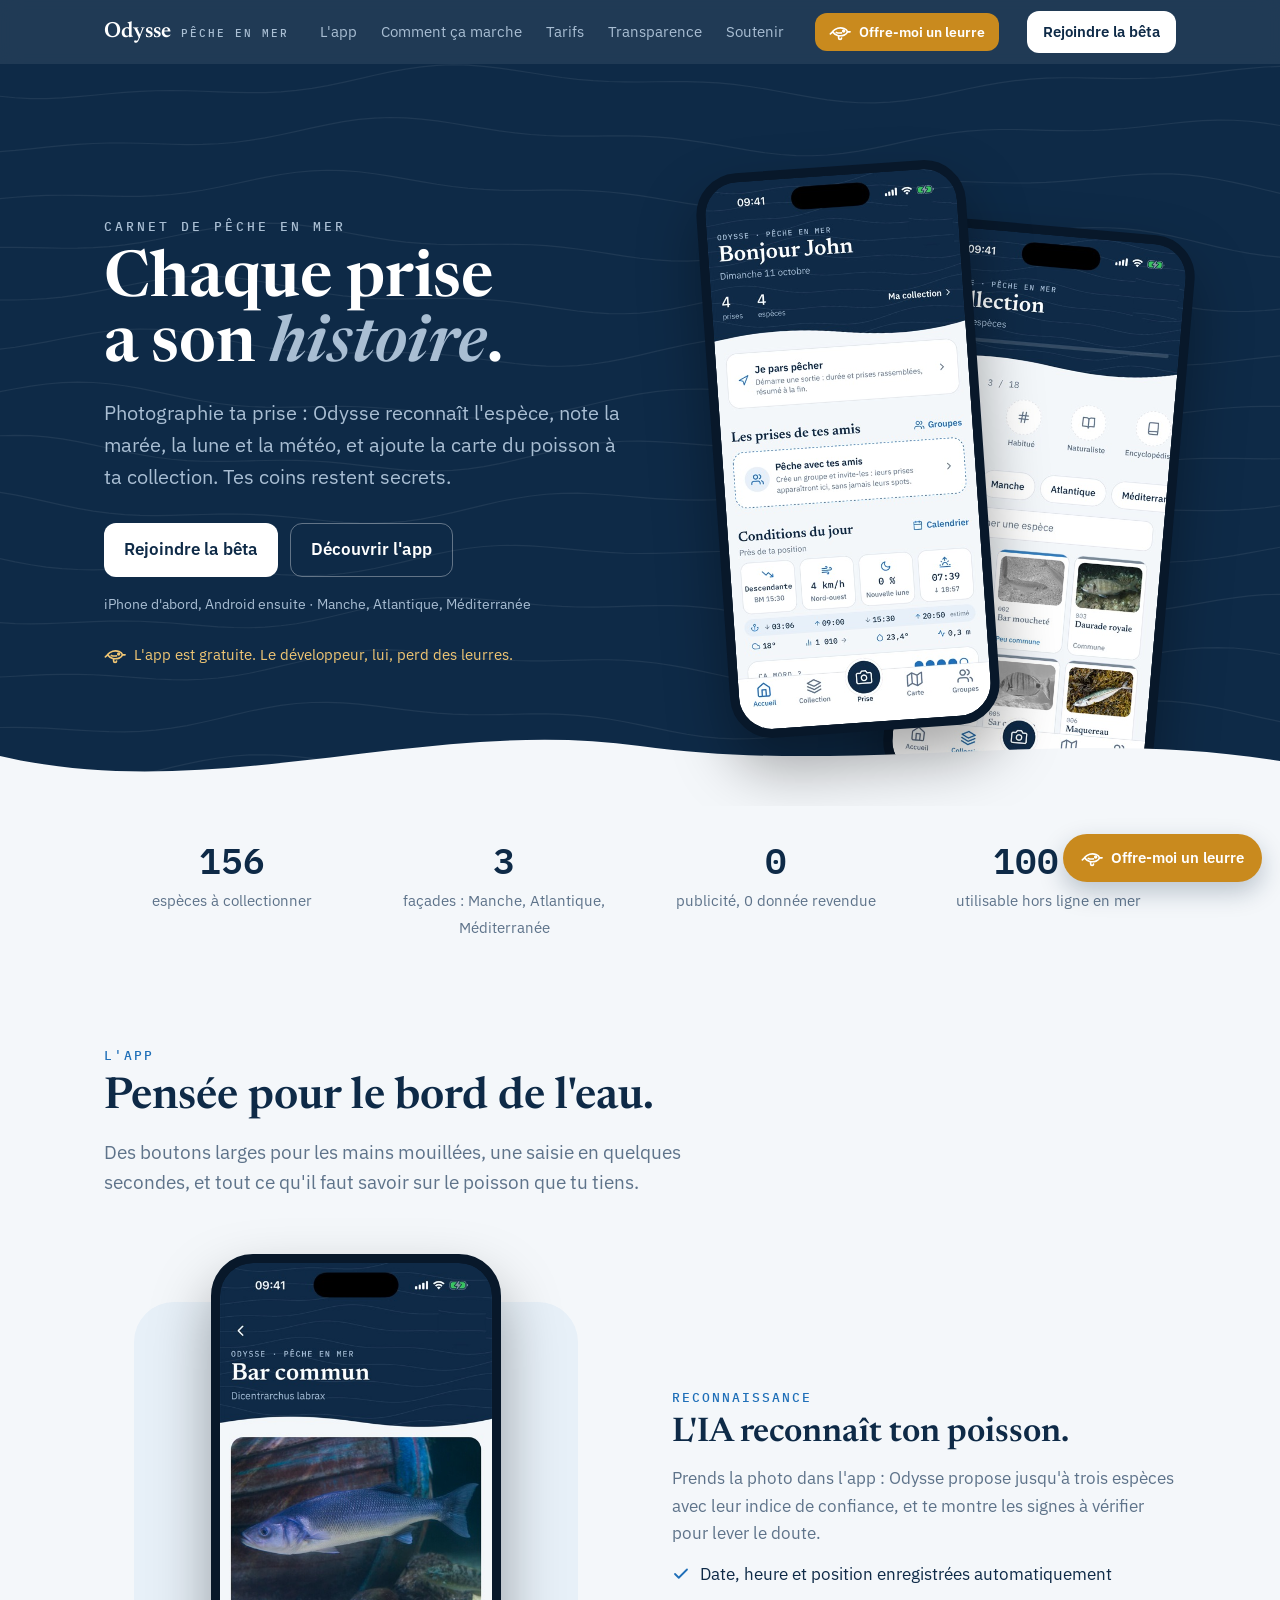
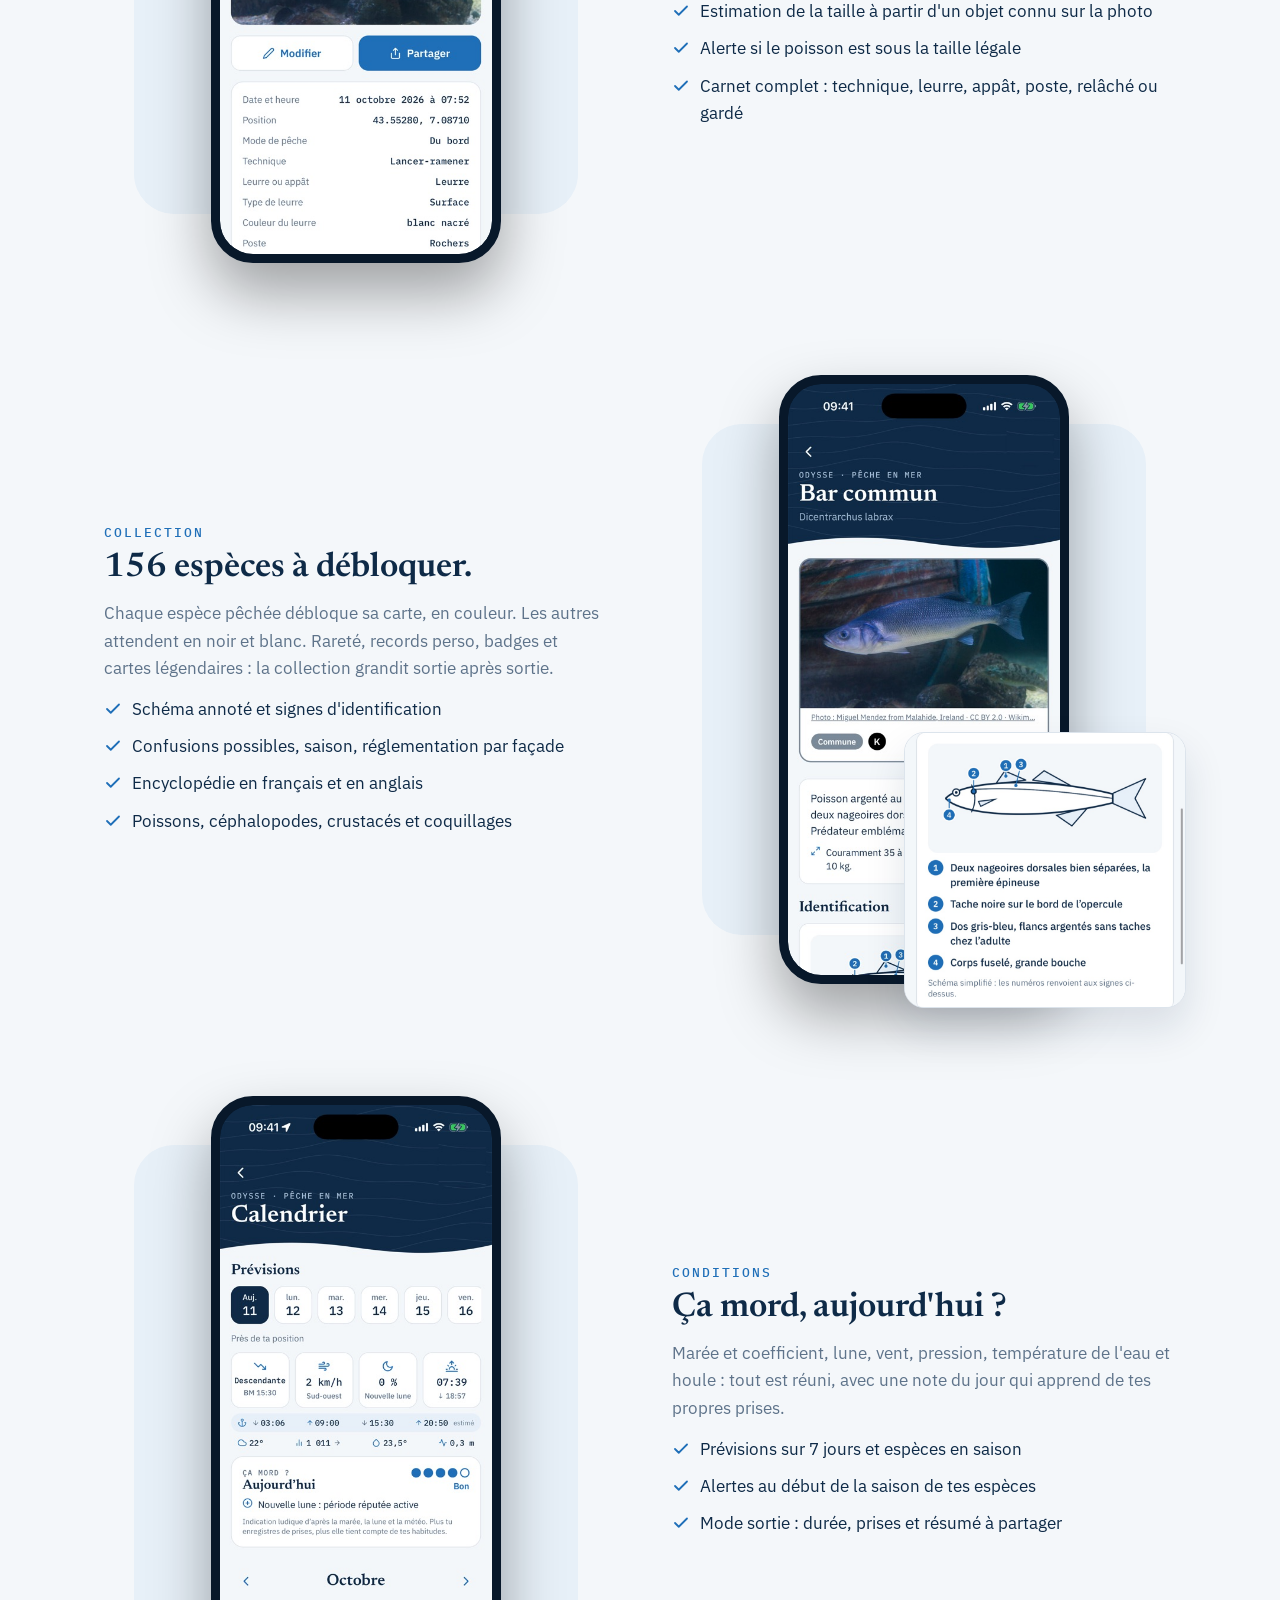
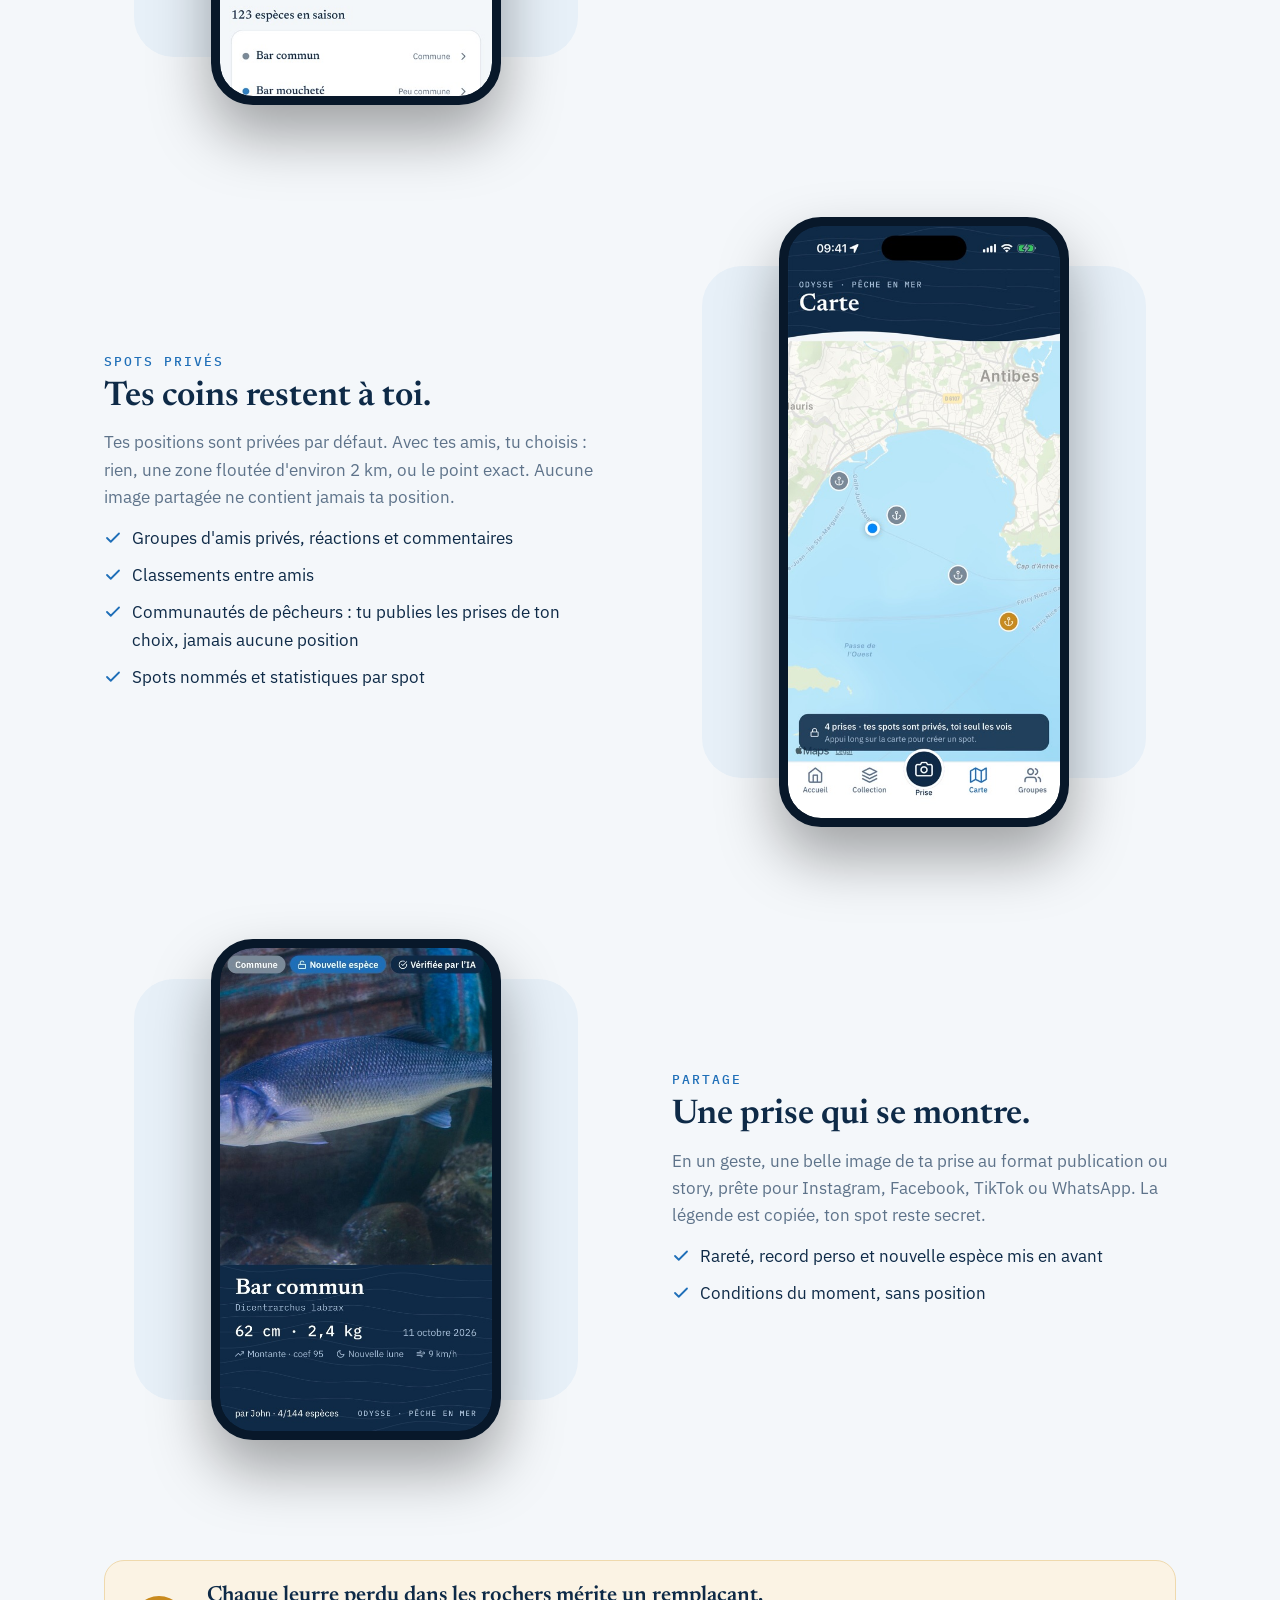
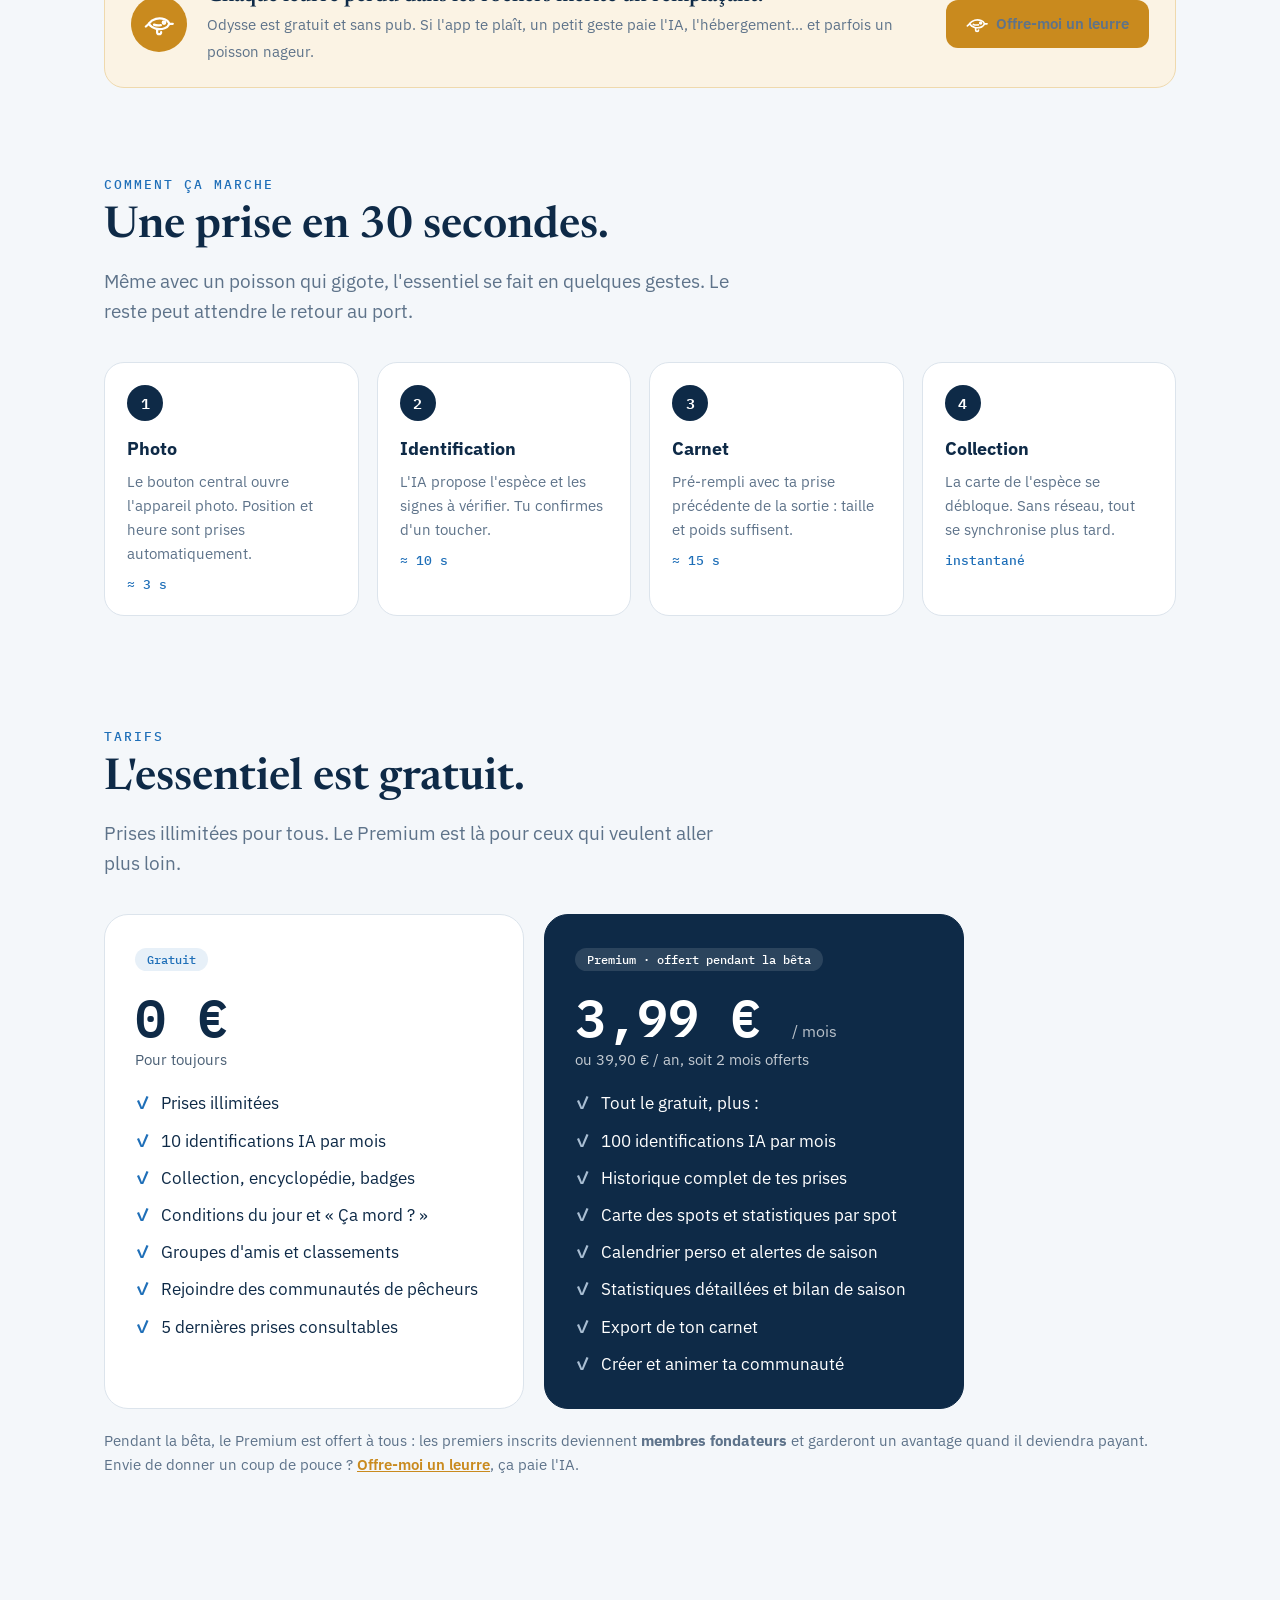
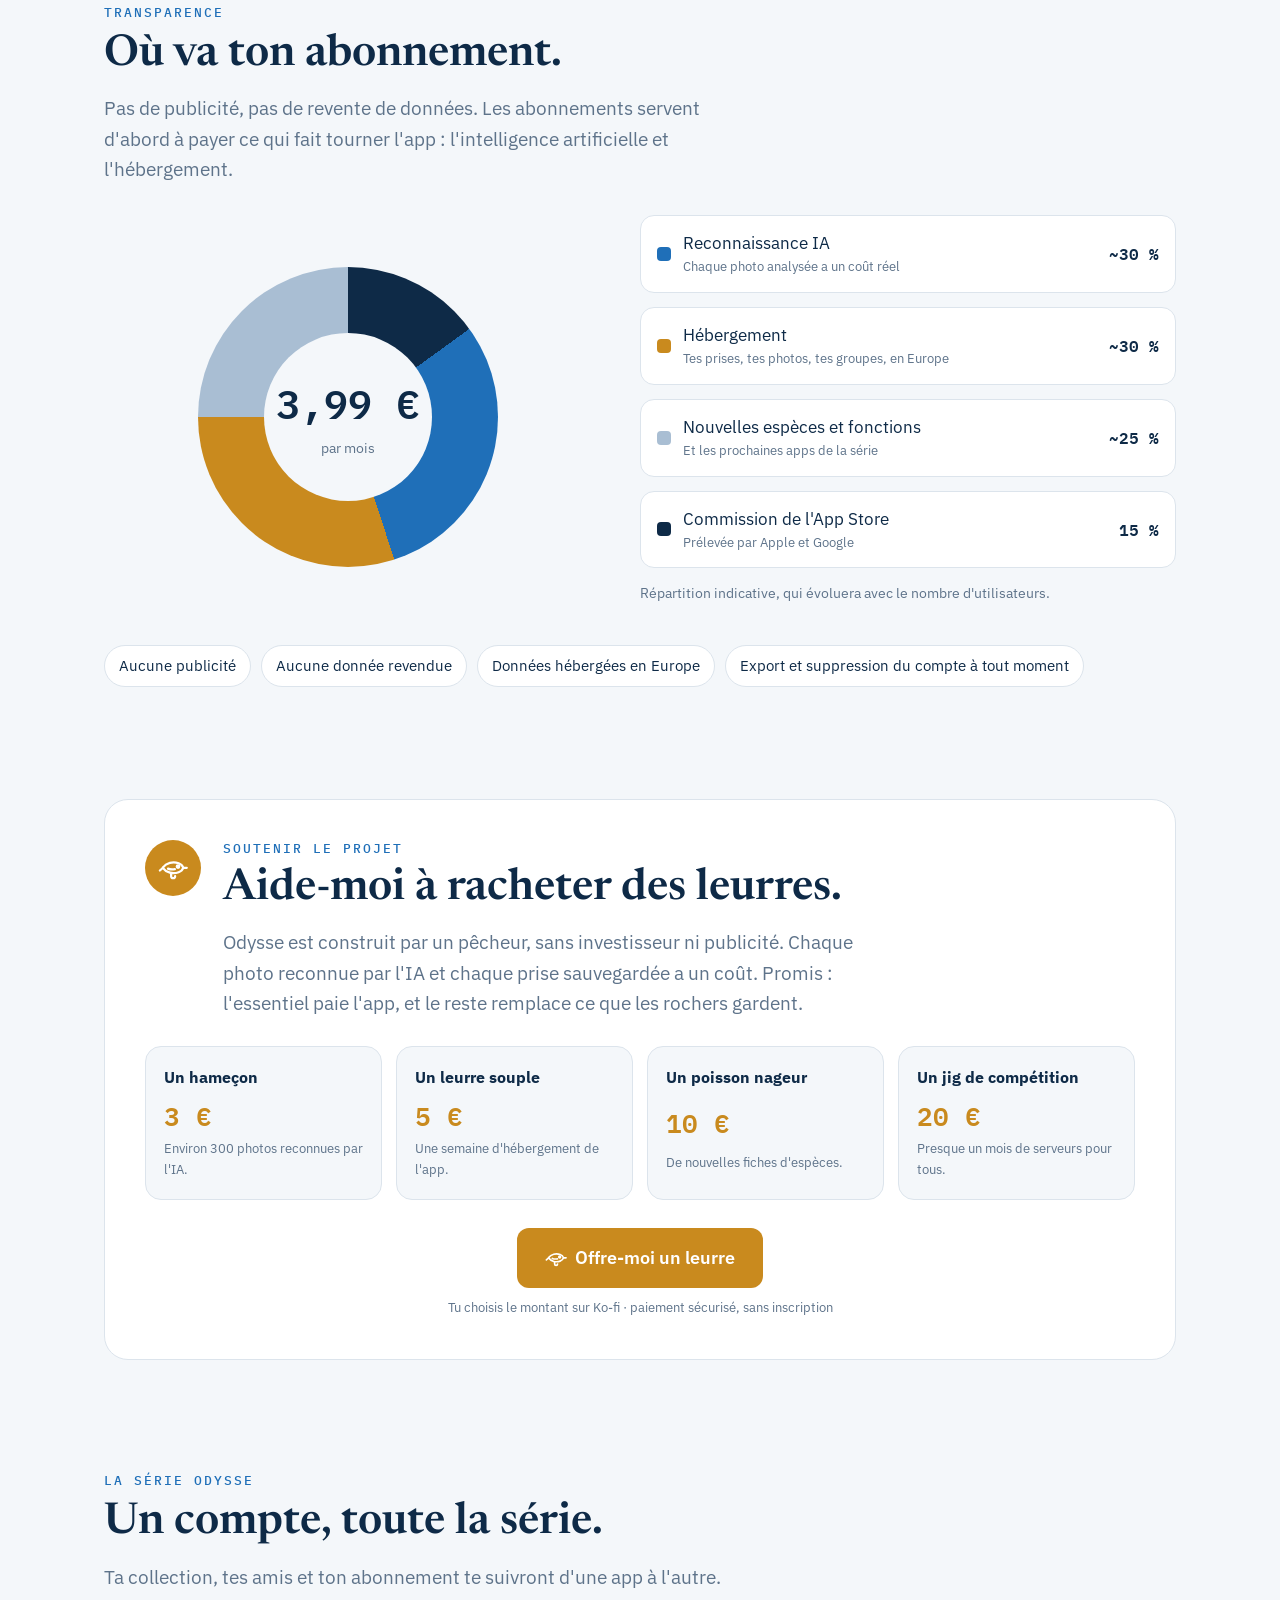
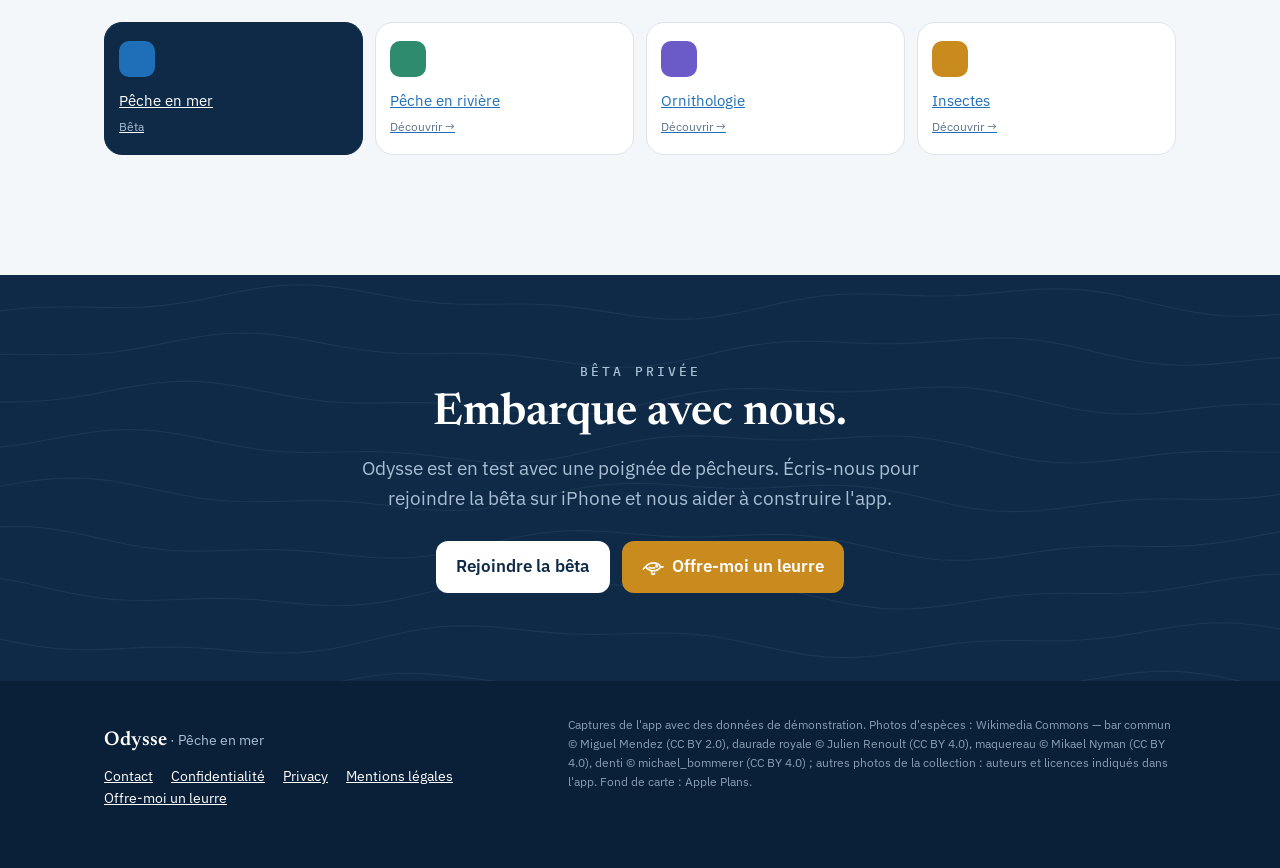
==== commit 0513d985: "Premium offert pendant la bêta, membres fondateurs" ====
--- a/index.html
+++ b/index.html
@@ -218,7 +218,7 @@
           </ul>
         </div>
         <div class="plan premium">
-          <span class="tag">Premium · essai 7 jours</span>
+          <span class="tag">Premium · offert pendant la bêta</span>
           <div class="price">3,99 € <small>/ mois</small></div>
           <div class="alt">ou 39,90 € / an, soit 2 mois offerts</div>
           <ul>
@@ -233,7 +233,7 @@
           </ul>
         </div>
       </div>
-      <p class="plans-note">Pendant la bêta, tout est gratuit. Envie de donner un coup de pouce ? <a href="https://ko-fi.com/odysse" target="_blank" rel="noopener">Offre-moi un leurre</a>, ça paie l'IA.</p>
+      <p class="plans-note">Pendant la bêta, le Premium est offert à tous : les premiers inscrits deviennent <b>membres fondateurs</b> et garderont un avantage quand il deviendra payant. Envie de donner un coup de pouce ? <a href="https://ko-fi.com/odysse" target="_blank" rel="noopener">Offre-moi un leurre</a>, ça paie l'IA.</p>
     </div>
   </section>
 
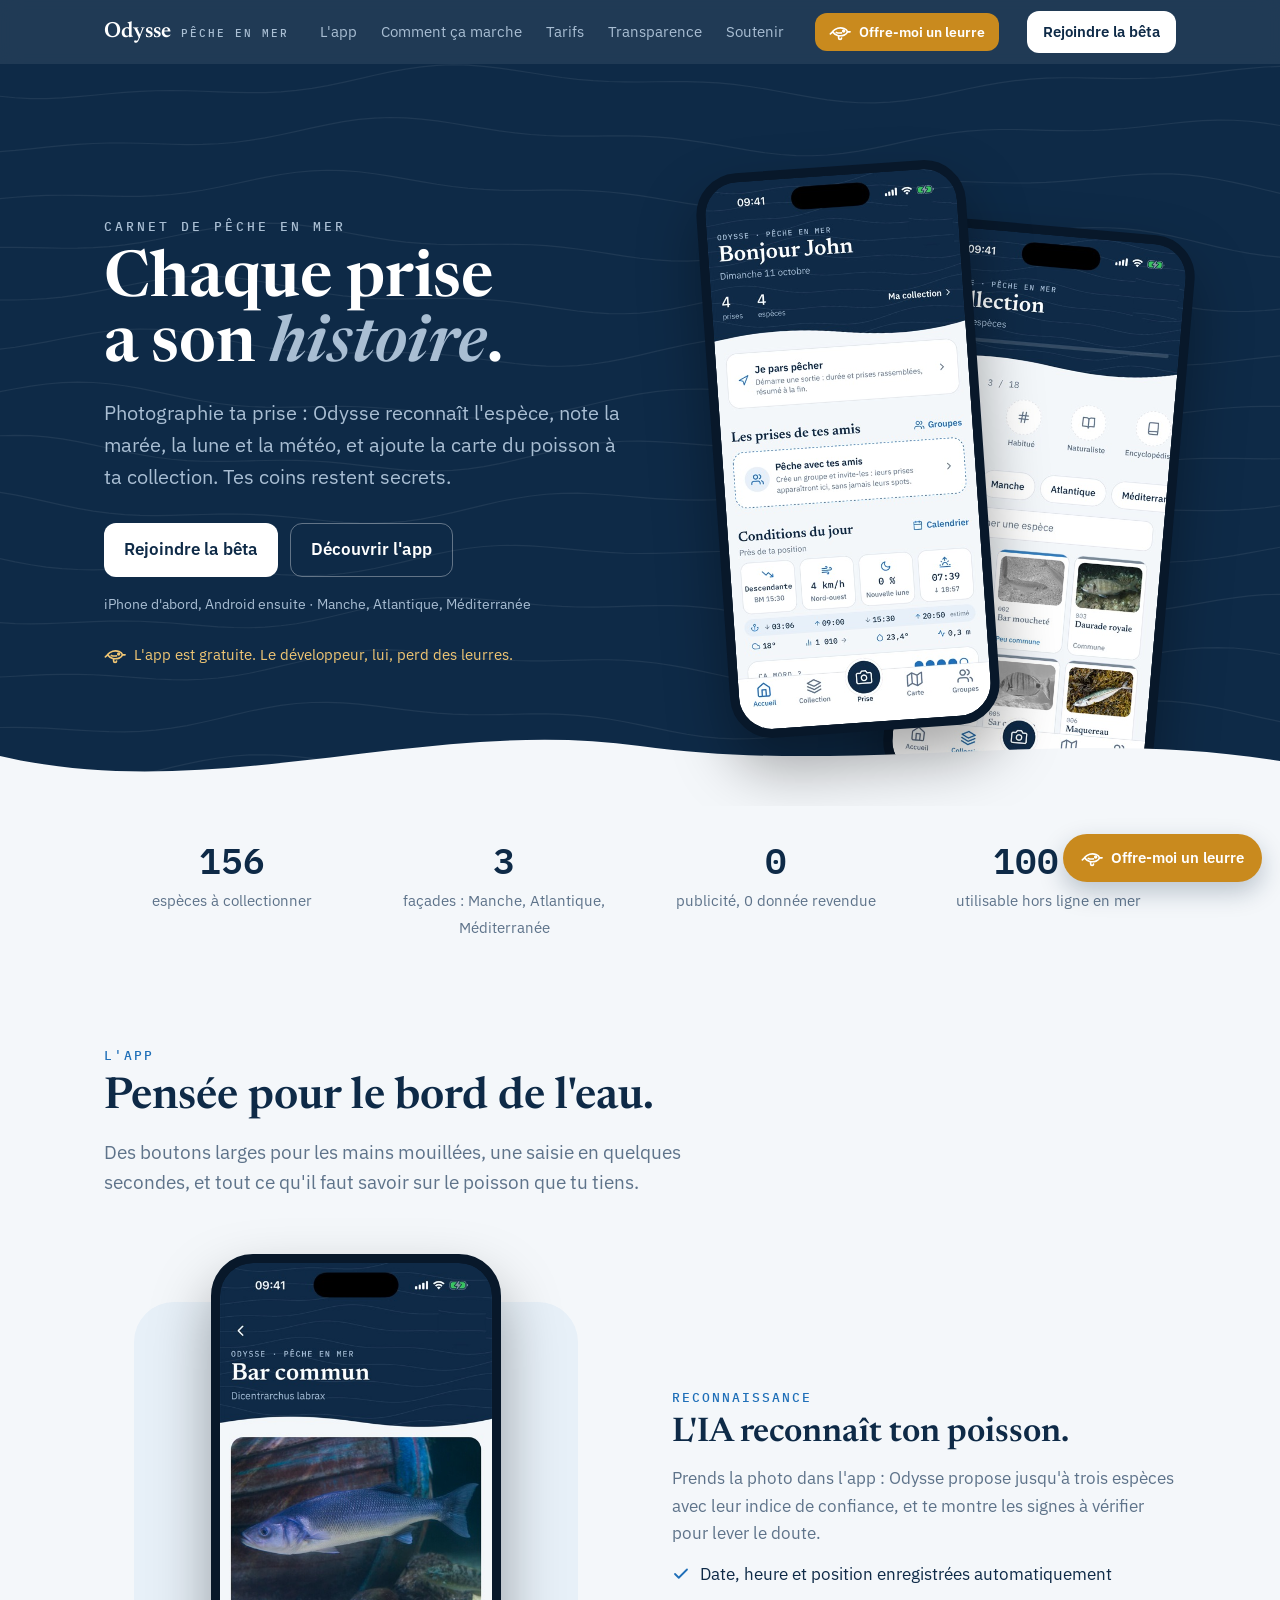
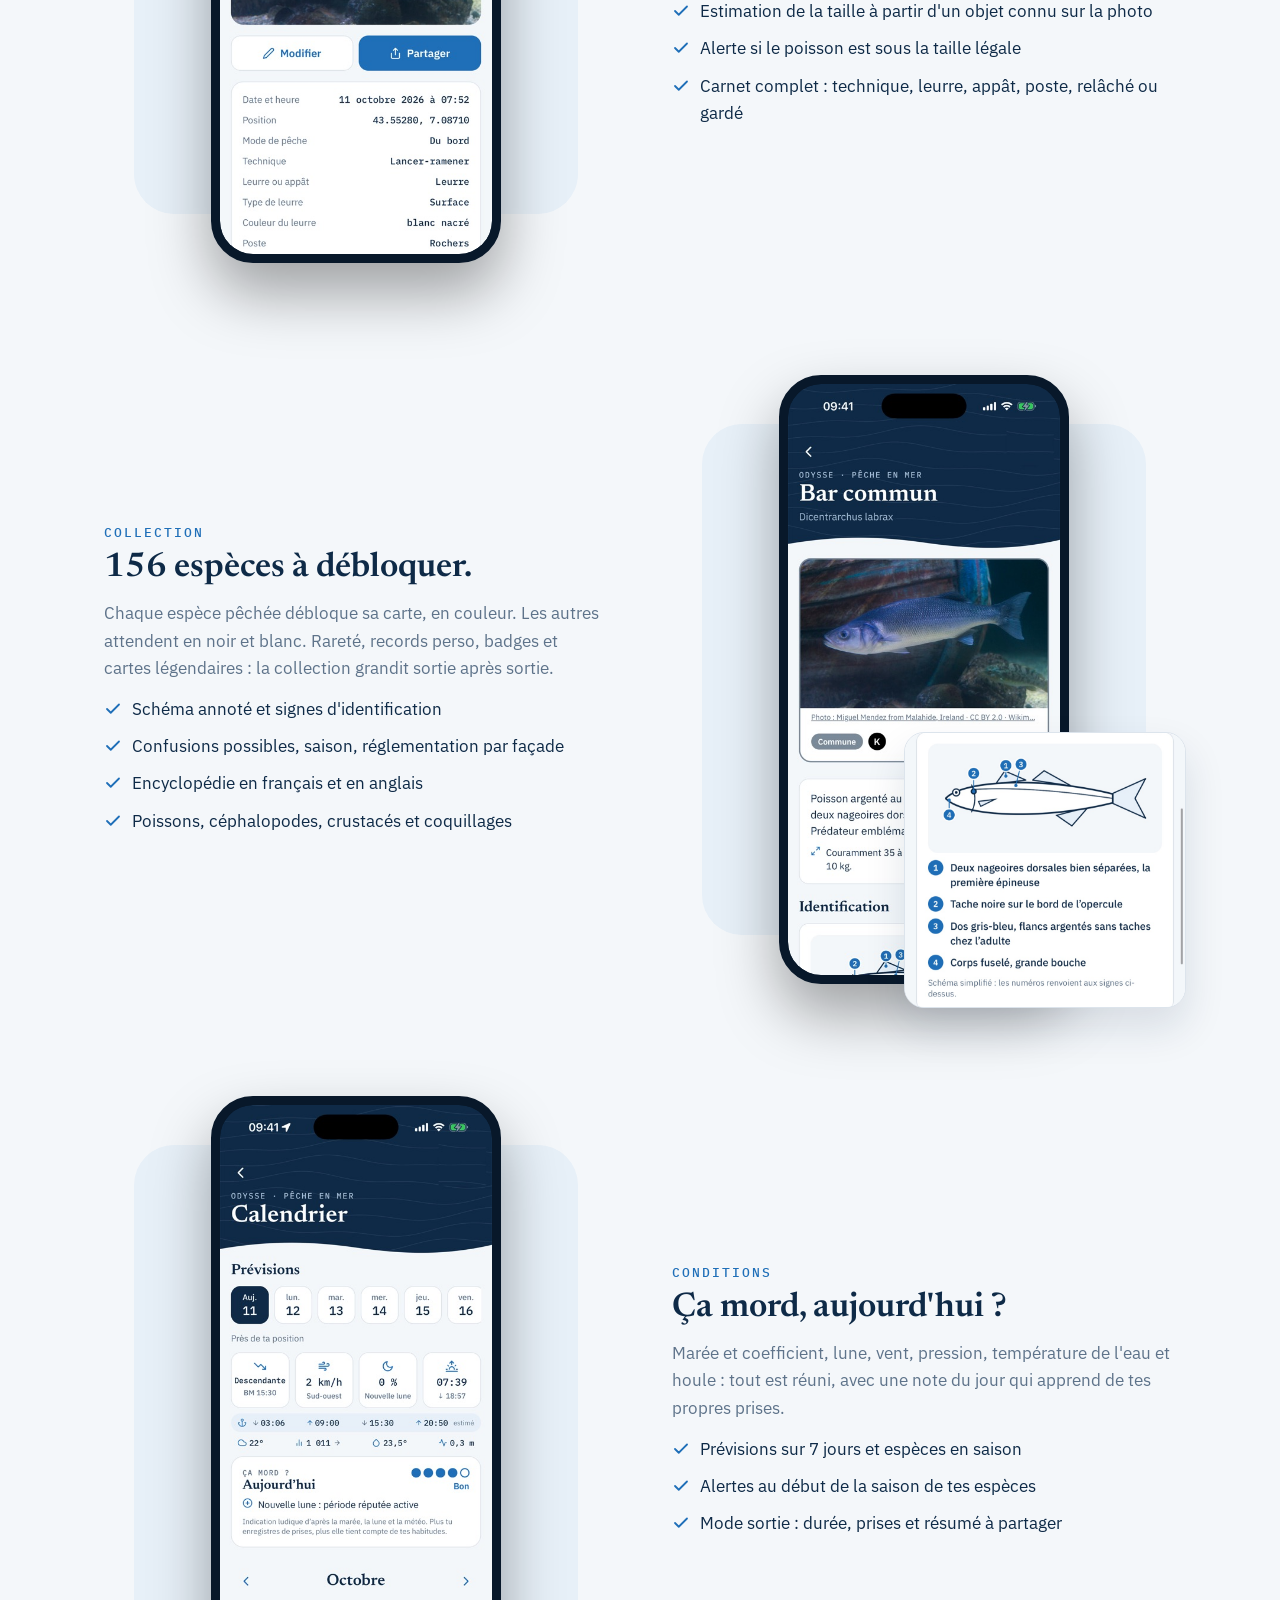
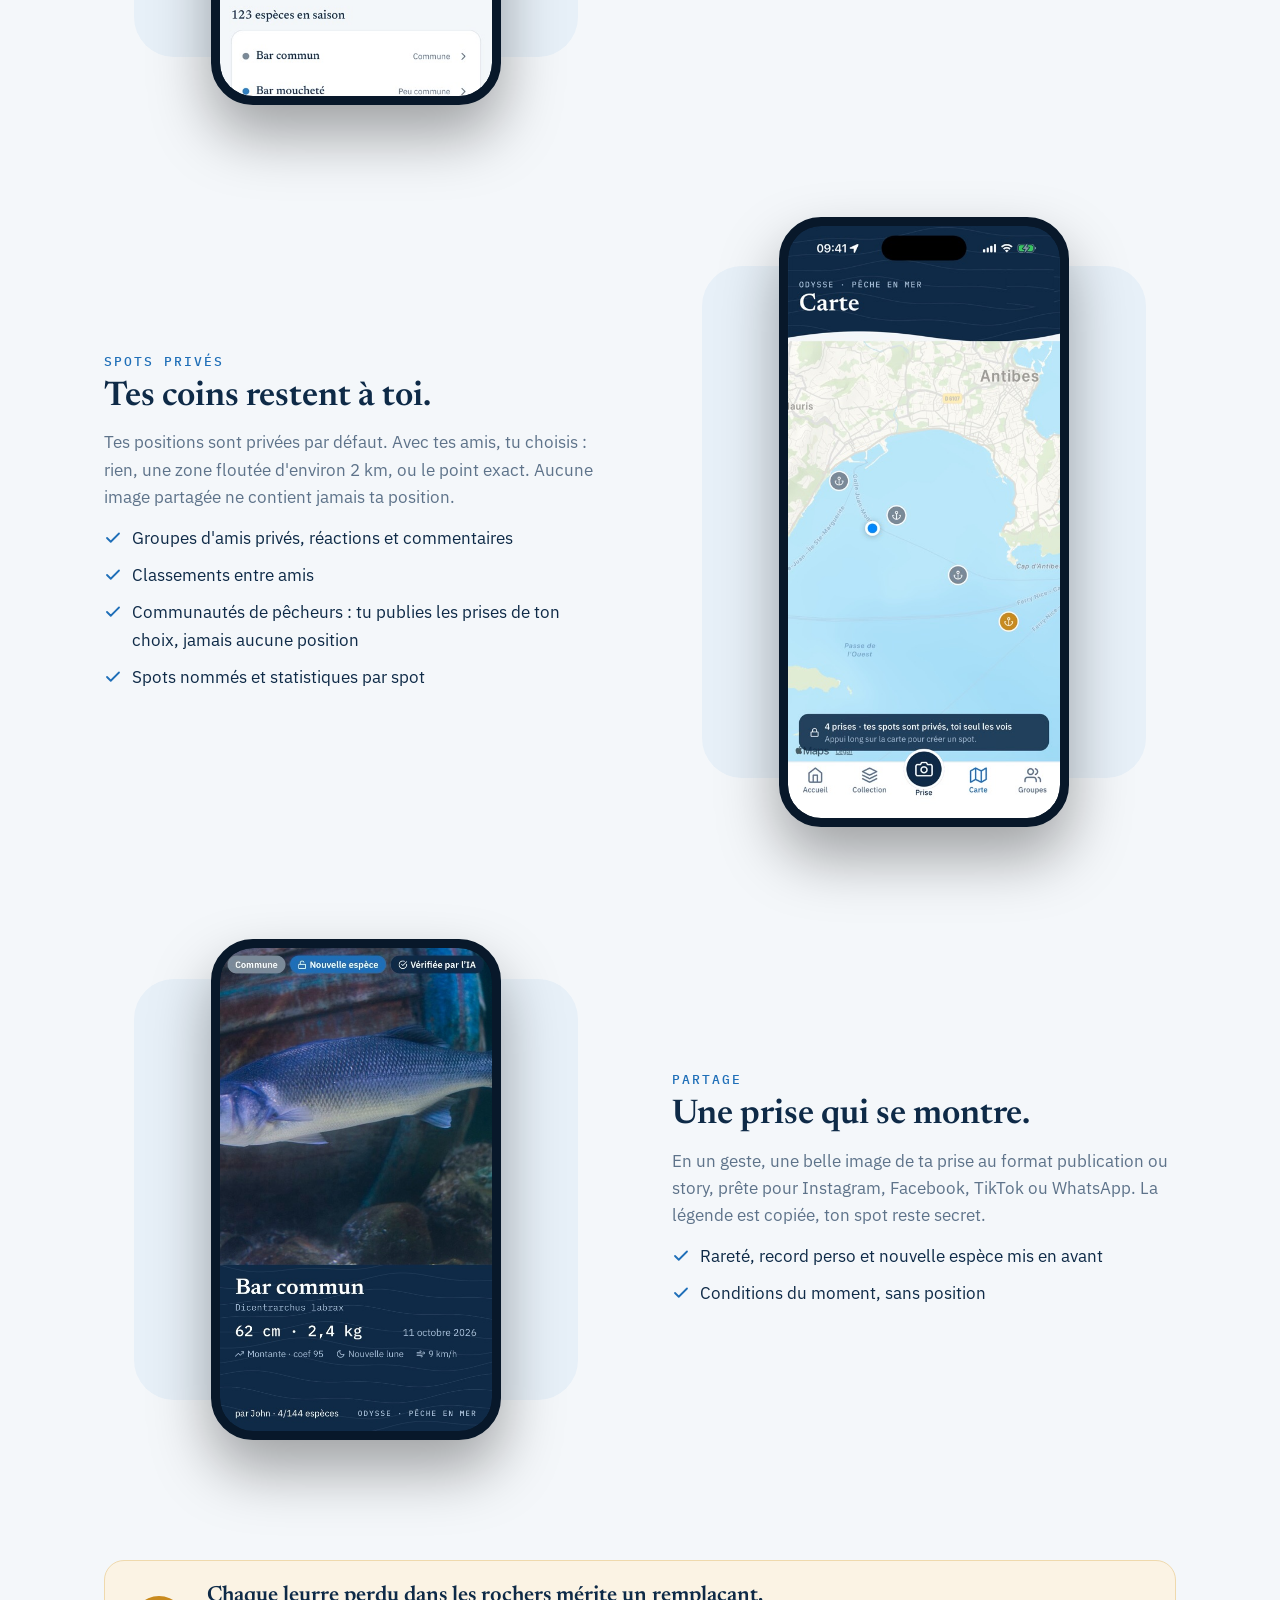
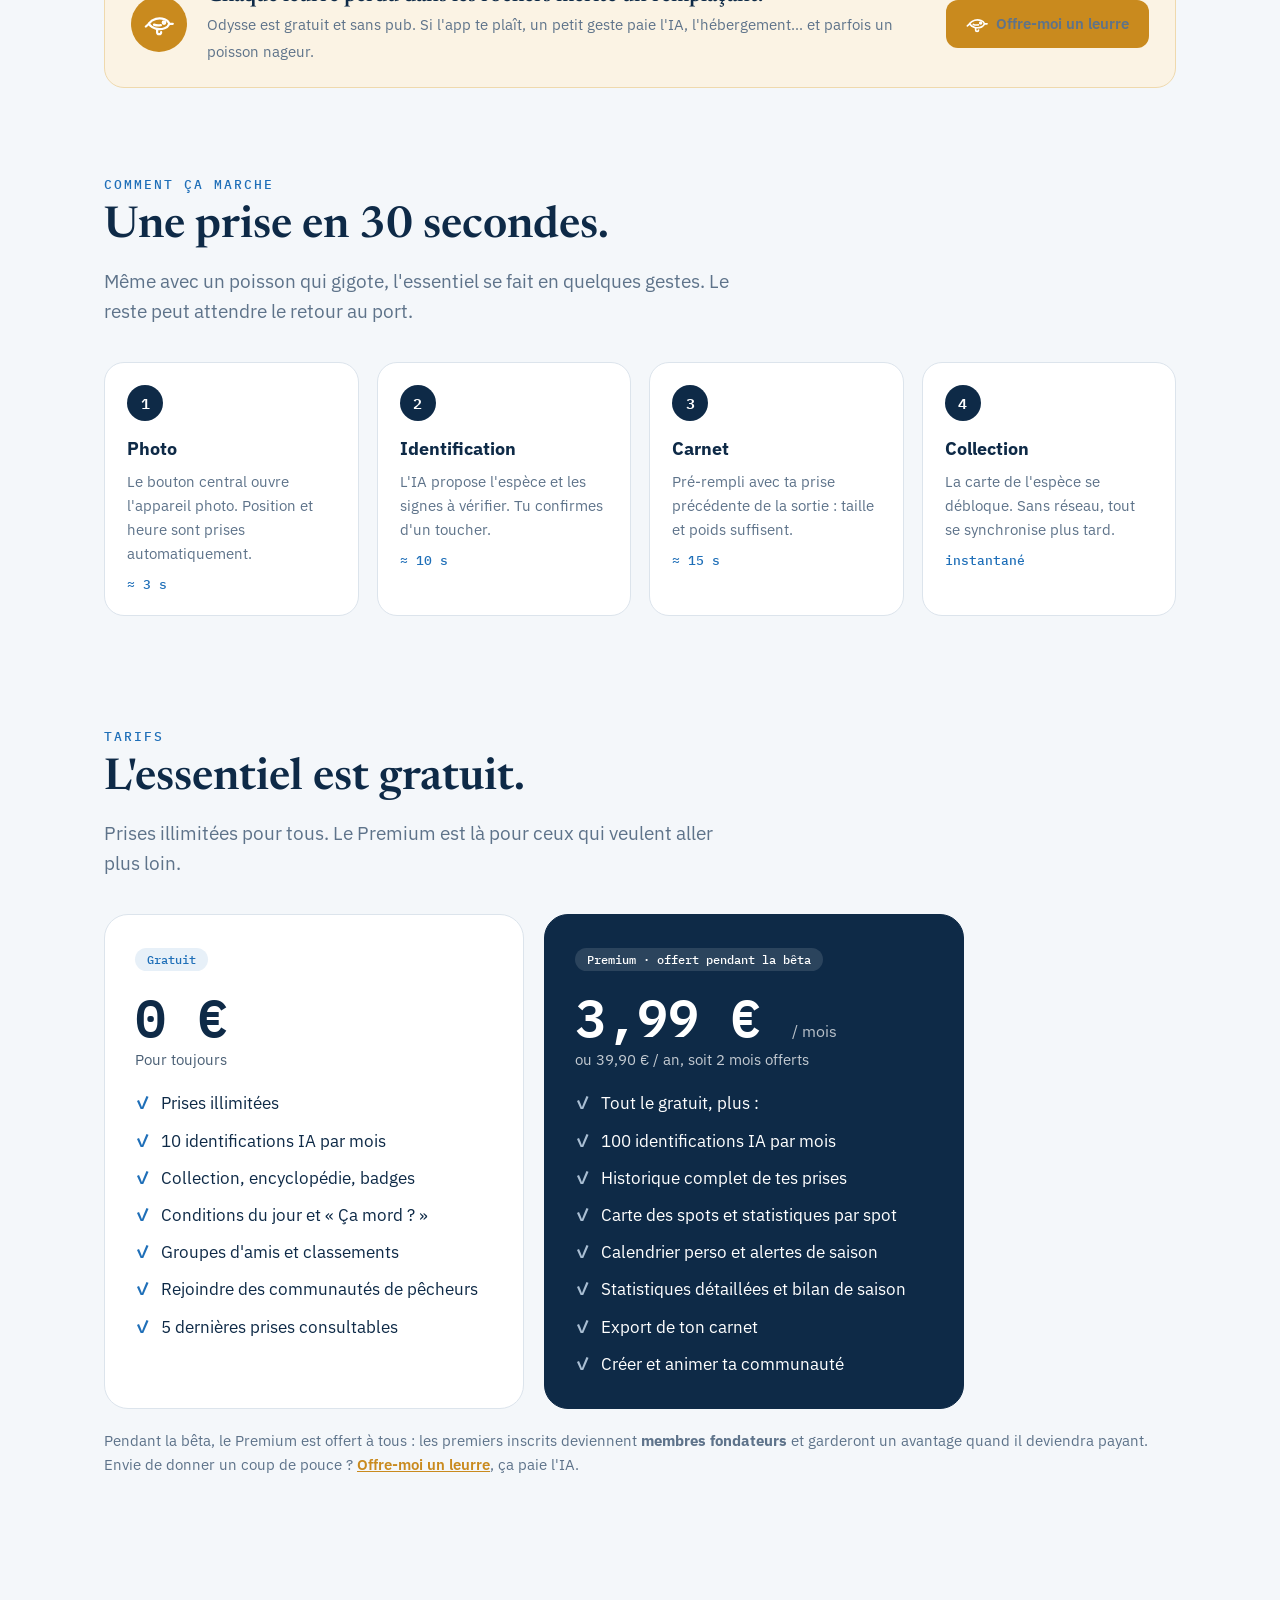
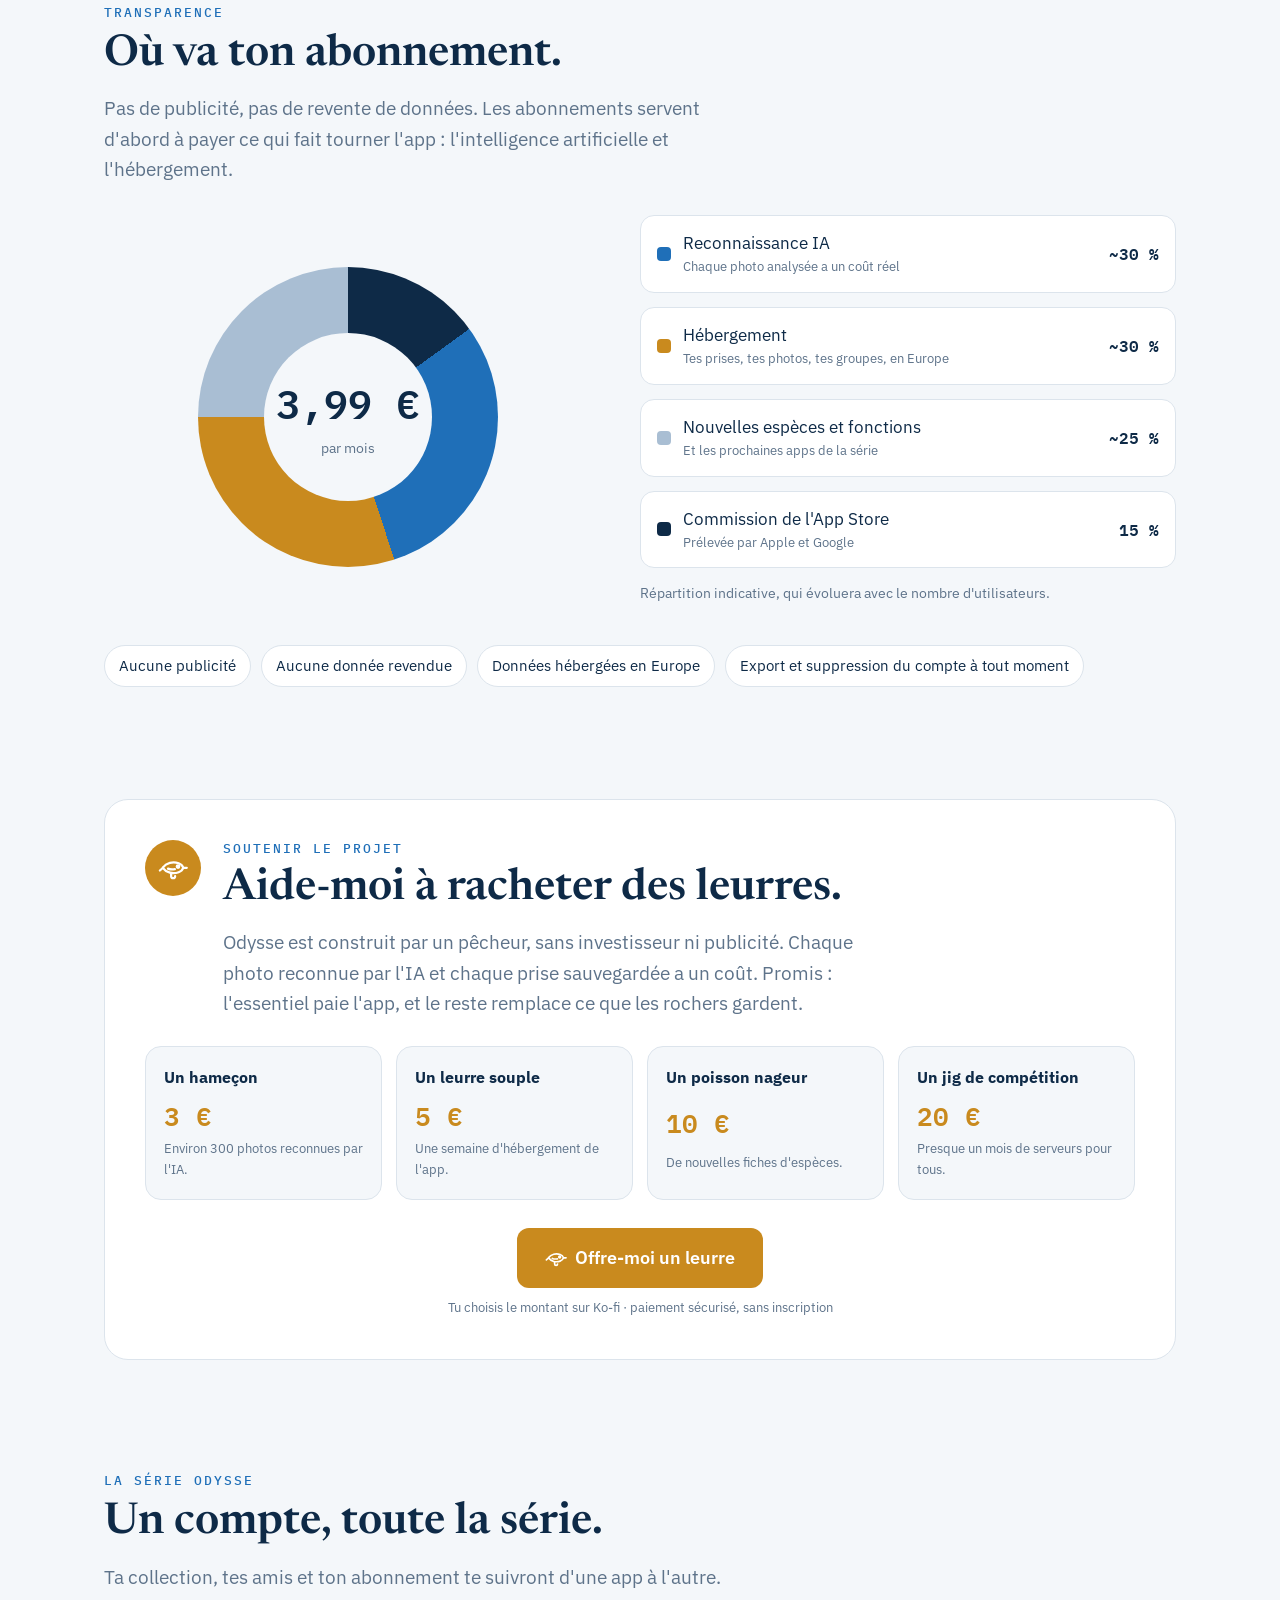
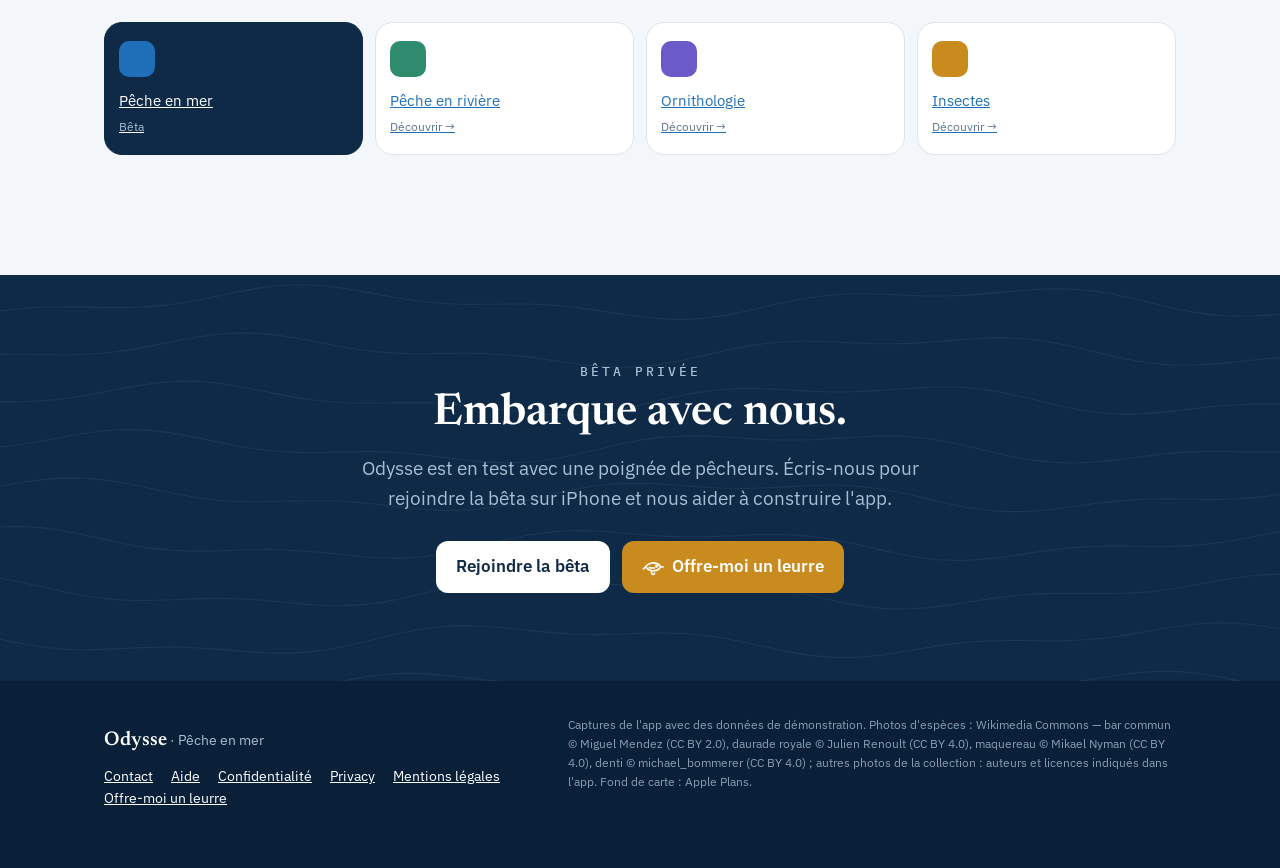
==== commit 1b55c4dd: "Page Aide" ====
--- a/index.html
+++ b/index.html
@@ -337,7 +337,7 @@
     <div class="wrap">
       <div>
         <p><b style="color:#fff;font:600 20px Newsreader,serif">Odysse</b> · Pêche en mer</p>
-        <p><a href="mailto:contact@odysse.app">Contact</a><a href="confidentialite.html">Confidentialité</a><a href="privacy.html">Privacy</a><a href="mentions-legales.html">Mentions légales</a><a href="https://ko-fi.com/odysse" target="_blank" rel="noopener">Offre-moi un leurre</a></p>
+        <p><a href="mailto:contact@odysse.app">Contact</a><a href="aide.html">Aide</a><a href="confidentialite.html">Confidentialité</a><a href="privacy.html">Privacy</a><a href="mentions-legales.html">Mentions légales</a><a href="https://ko-fi.com/odysse" target="_blank" rel="noopener">Offre-moi un leurre</a></p>
       </div>
       <div class="credits">
         Captures de l'app avec des données de démonstration. Photos d'espèces : Wikimedia Commons — bar commun © Miguel Mendez (CC BY 2.0), daurade royale © Julien Renoult (CC BY 4.0), maquereau © Mikael Nyman (CC BY 4.0), denti © michael_bommerer (CC BY 4.0) ; autres photos de la collection : auteurs et licences indiqués dans l'app. Fond de carte : Apple Plans.
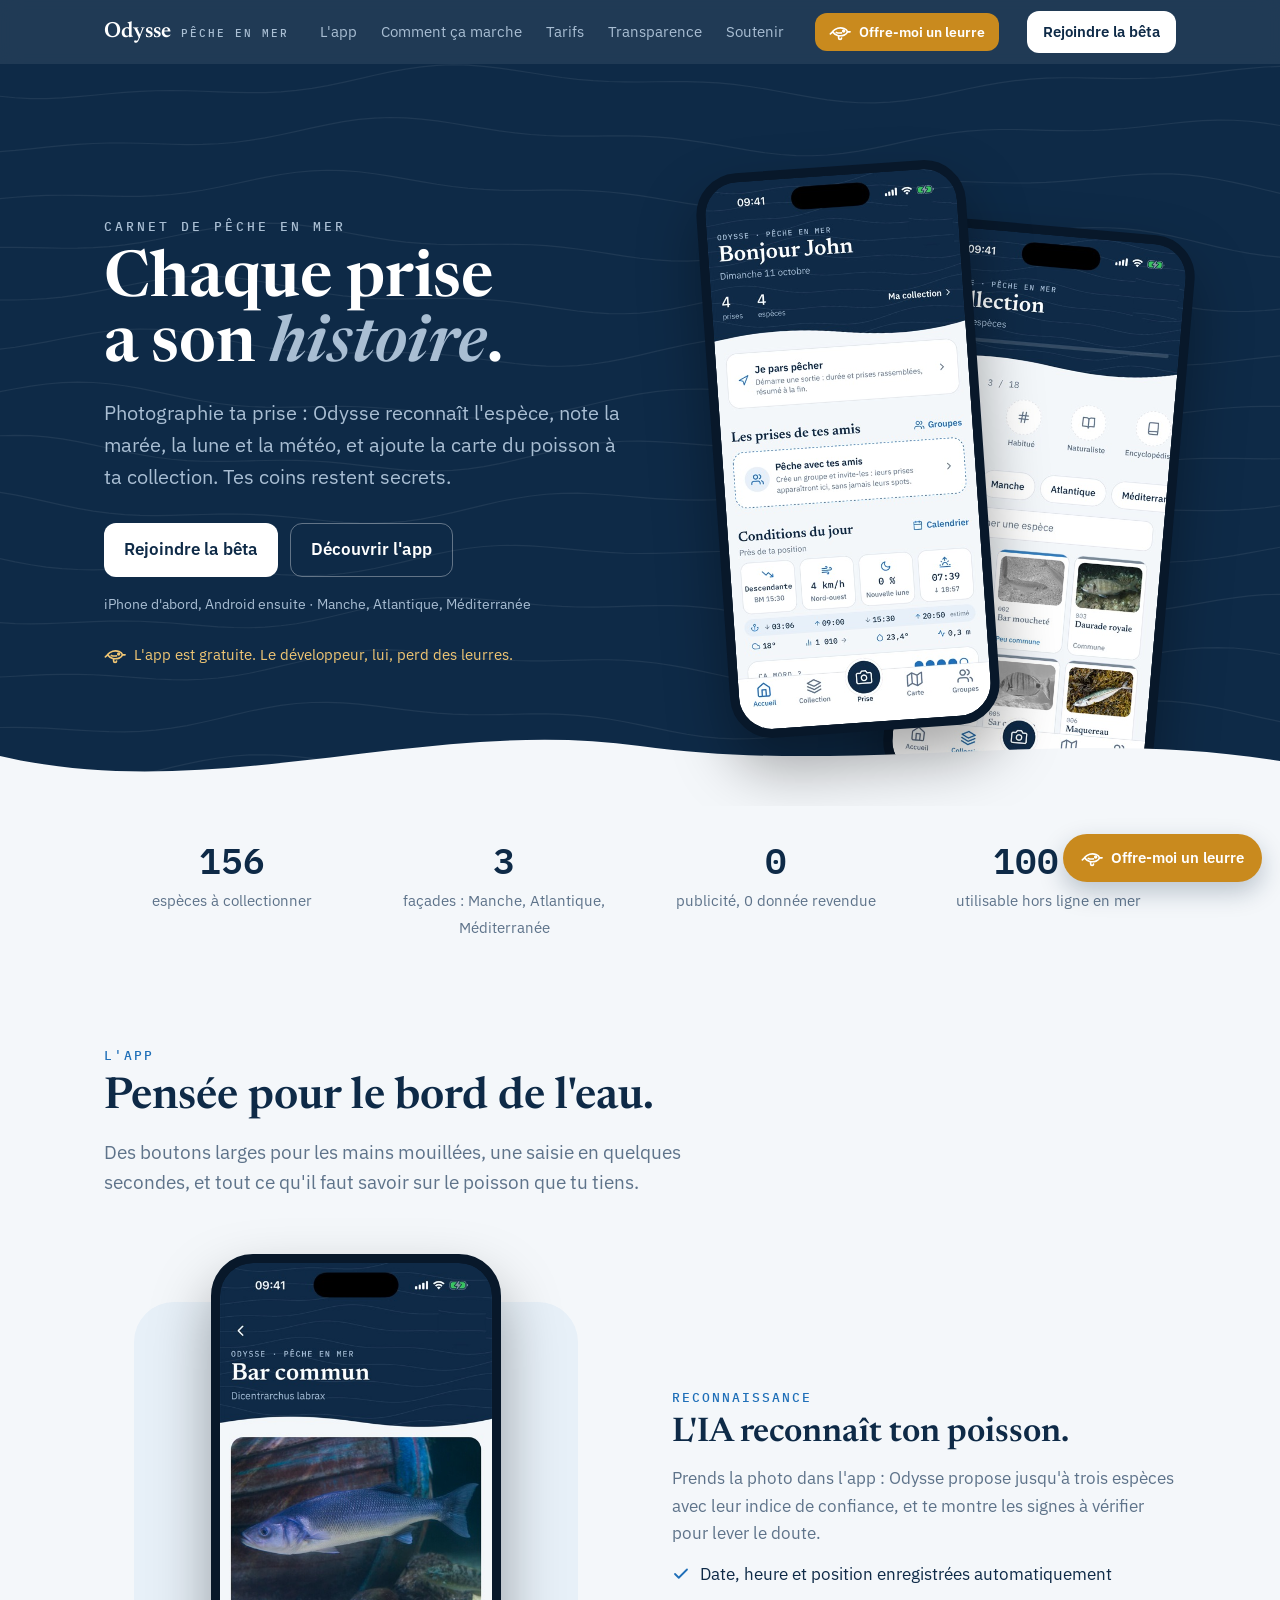
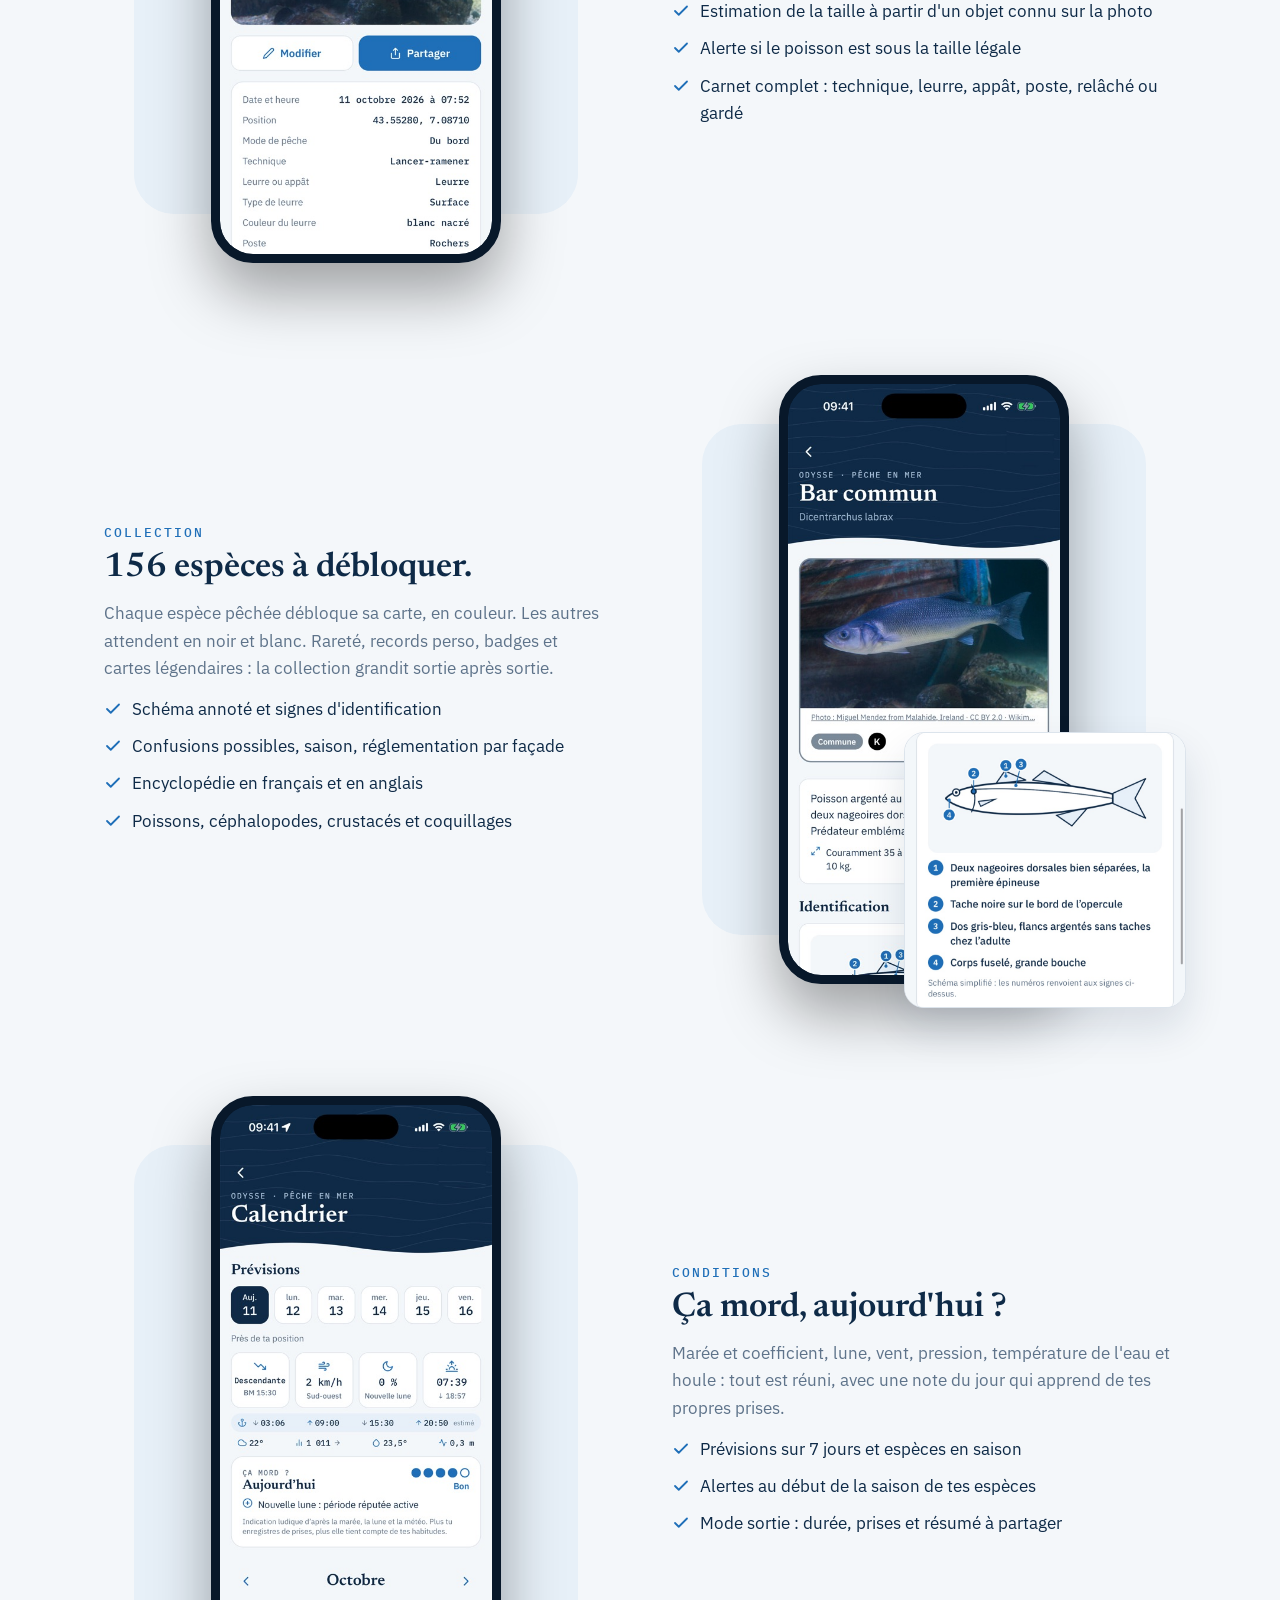
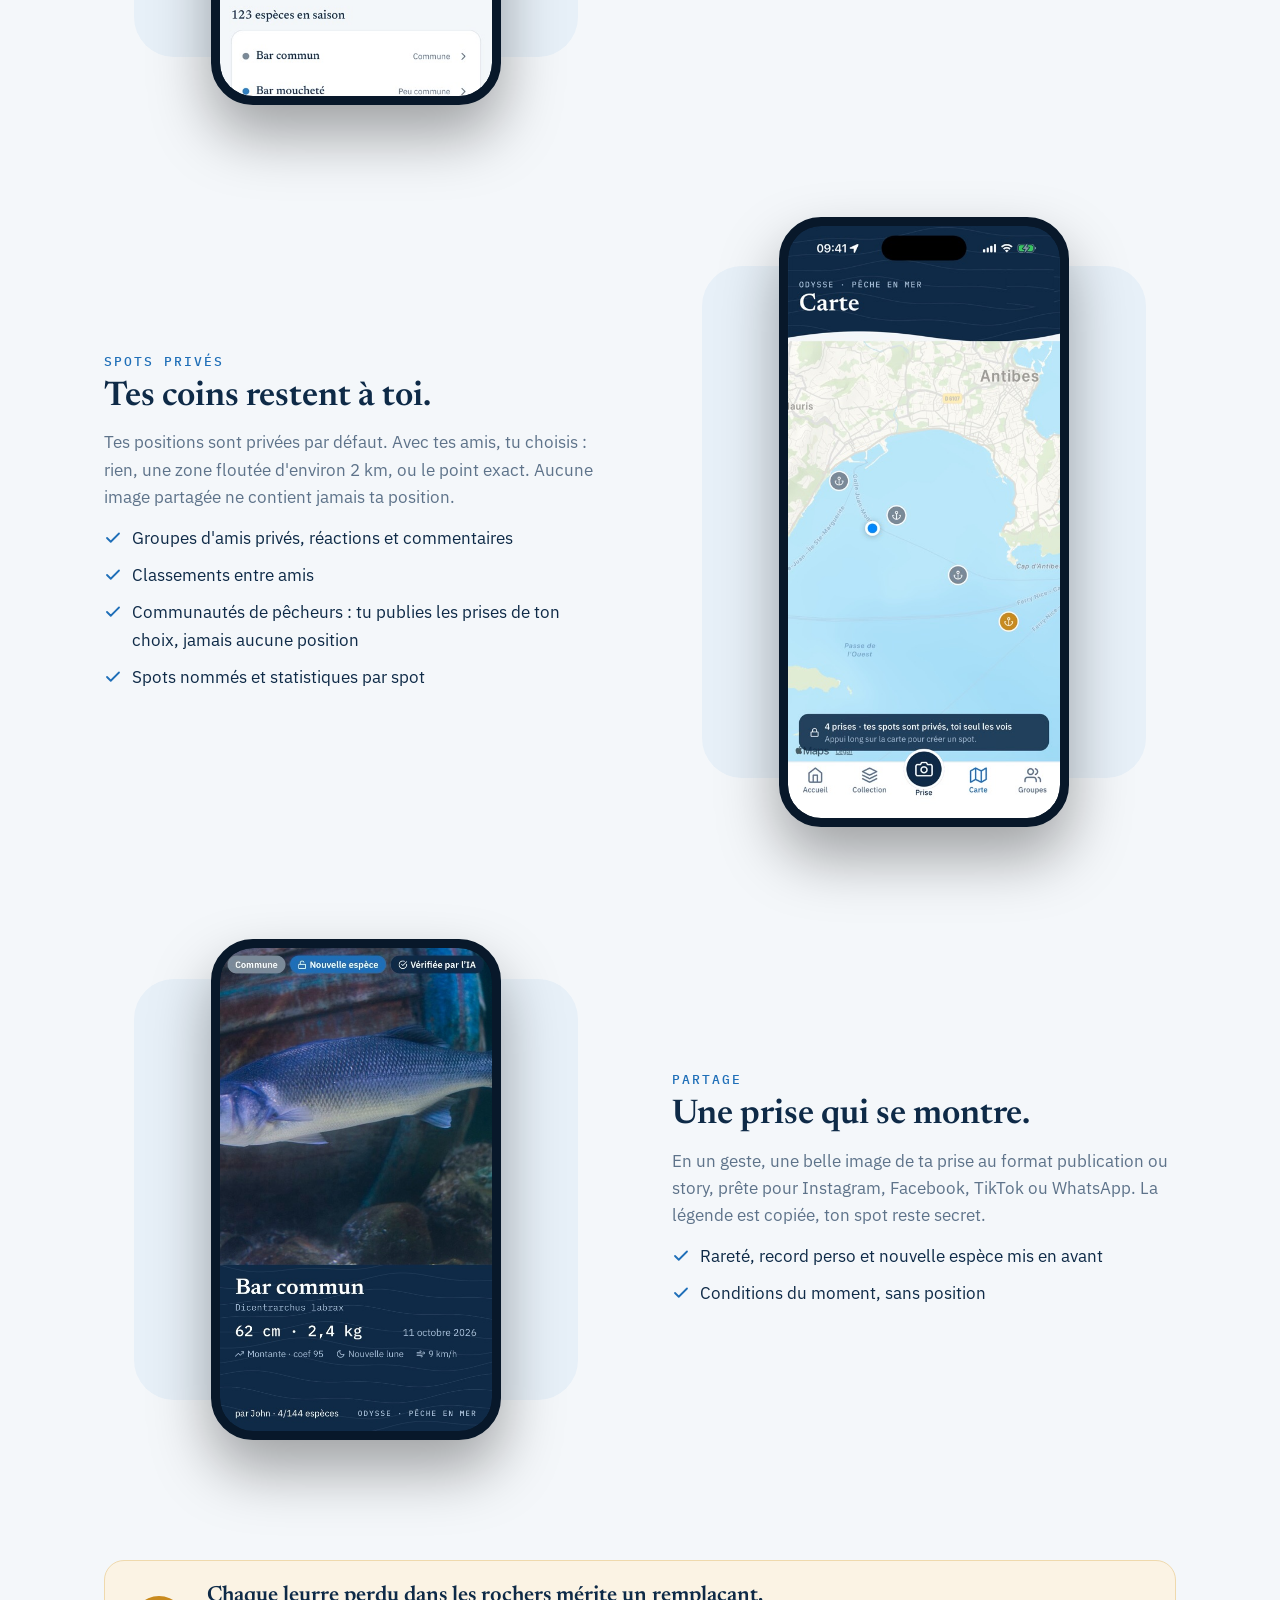
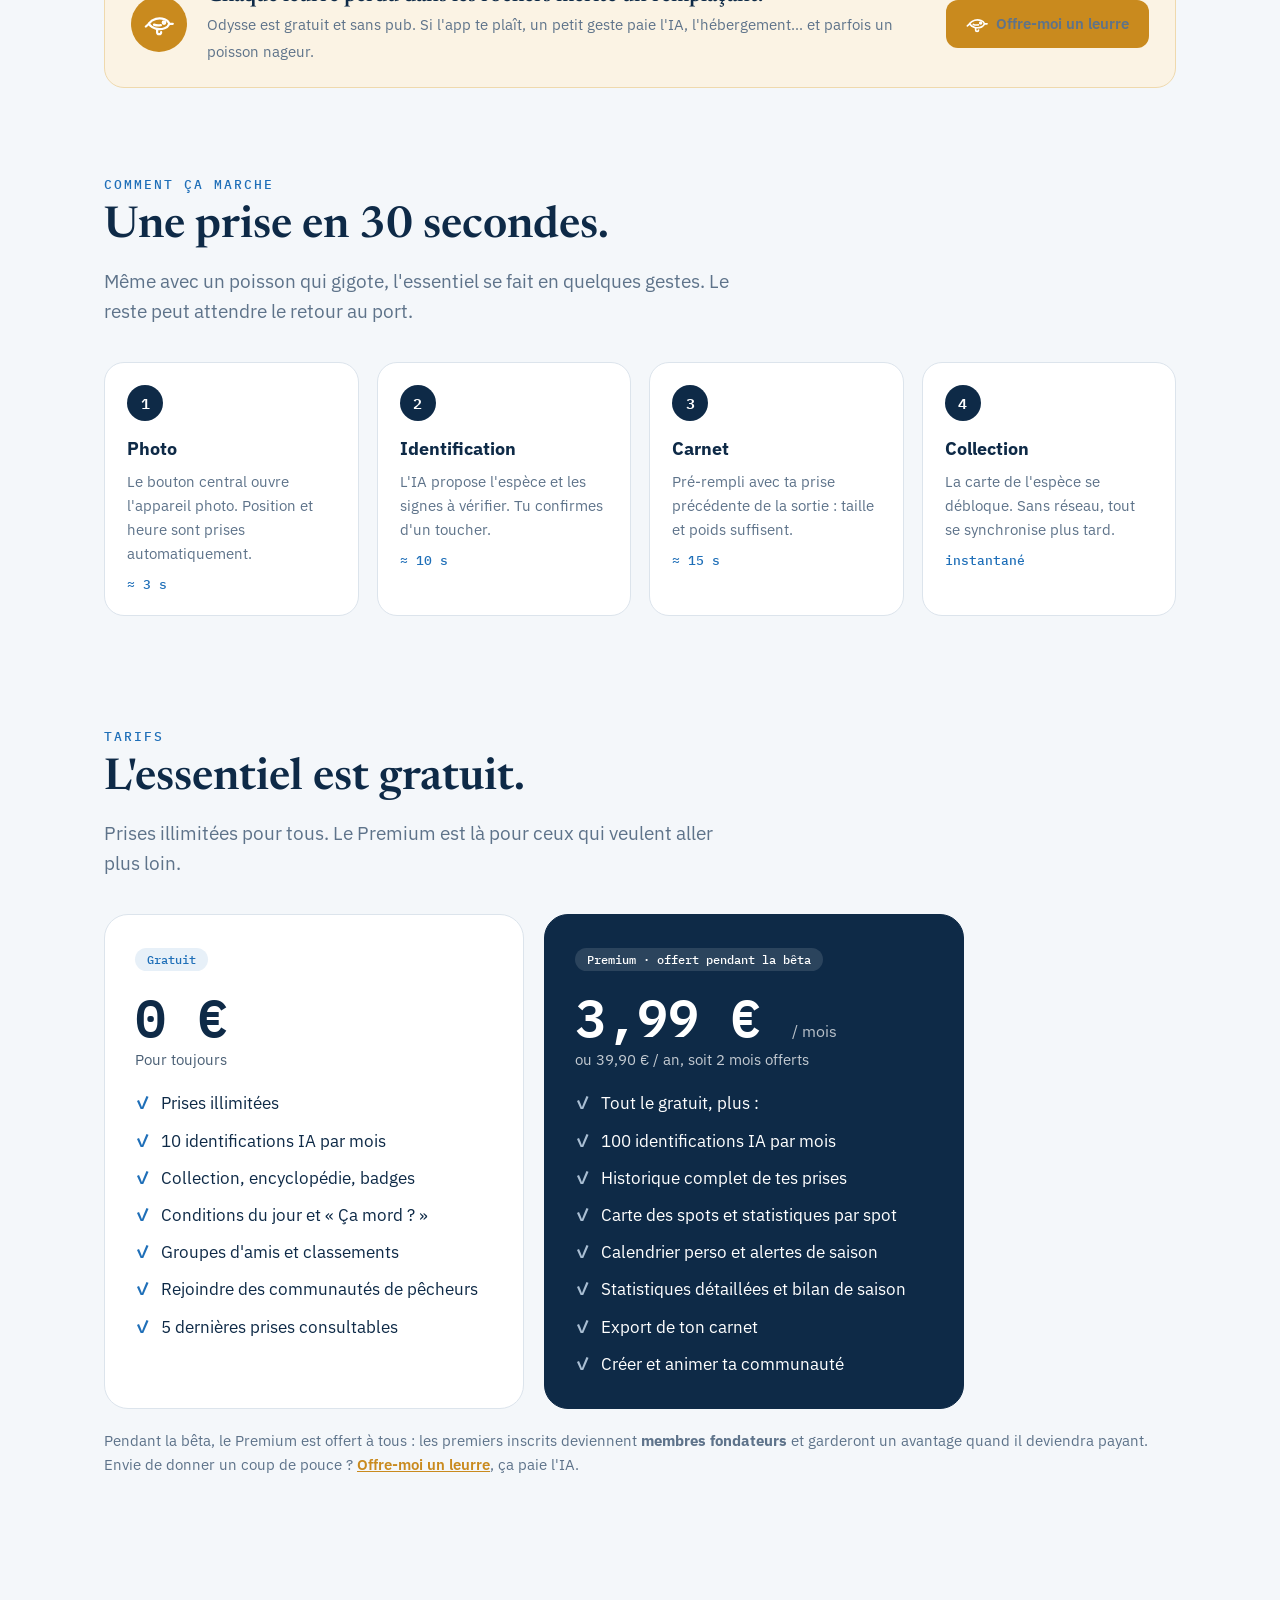
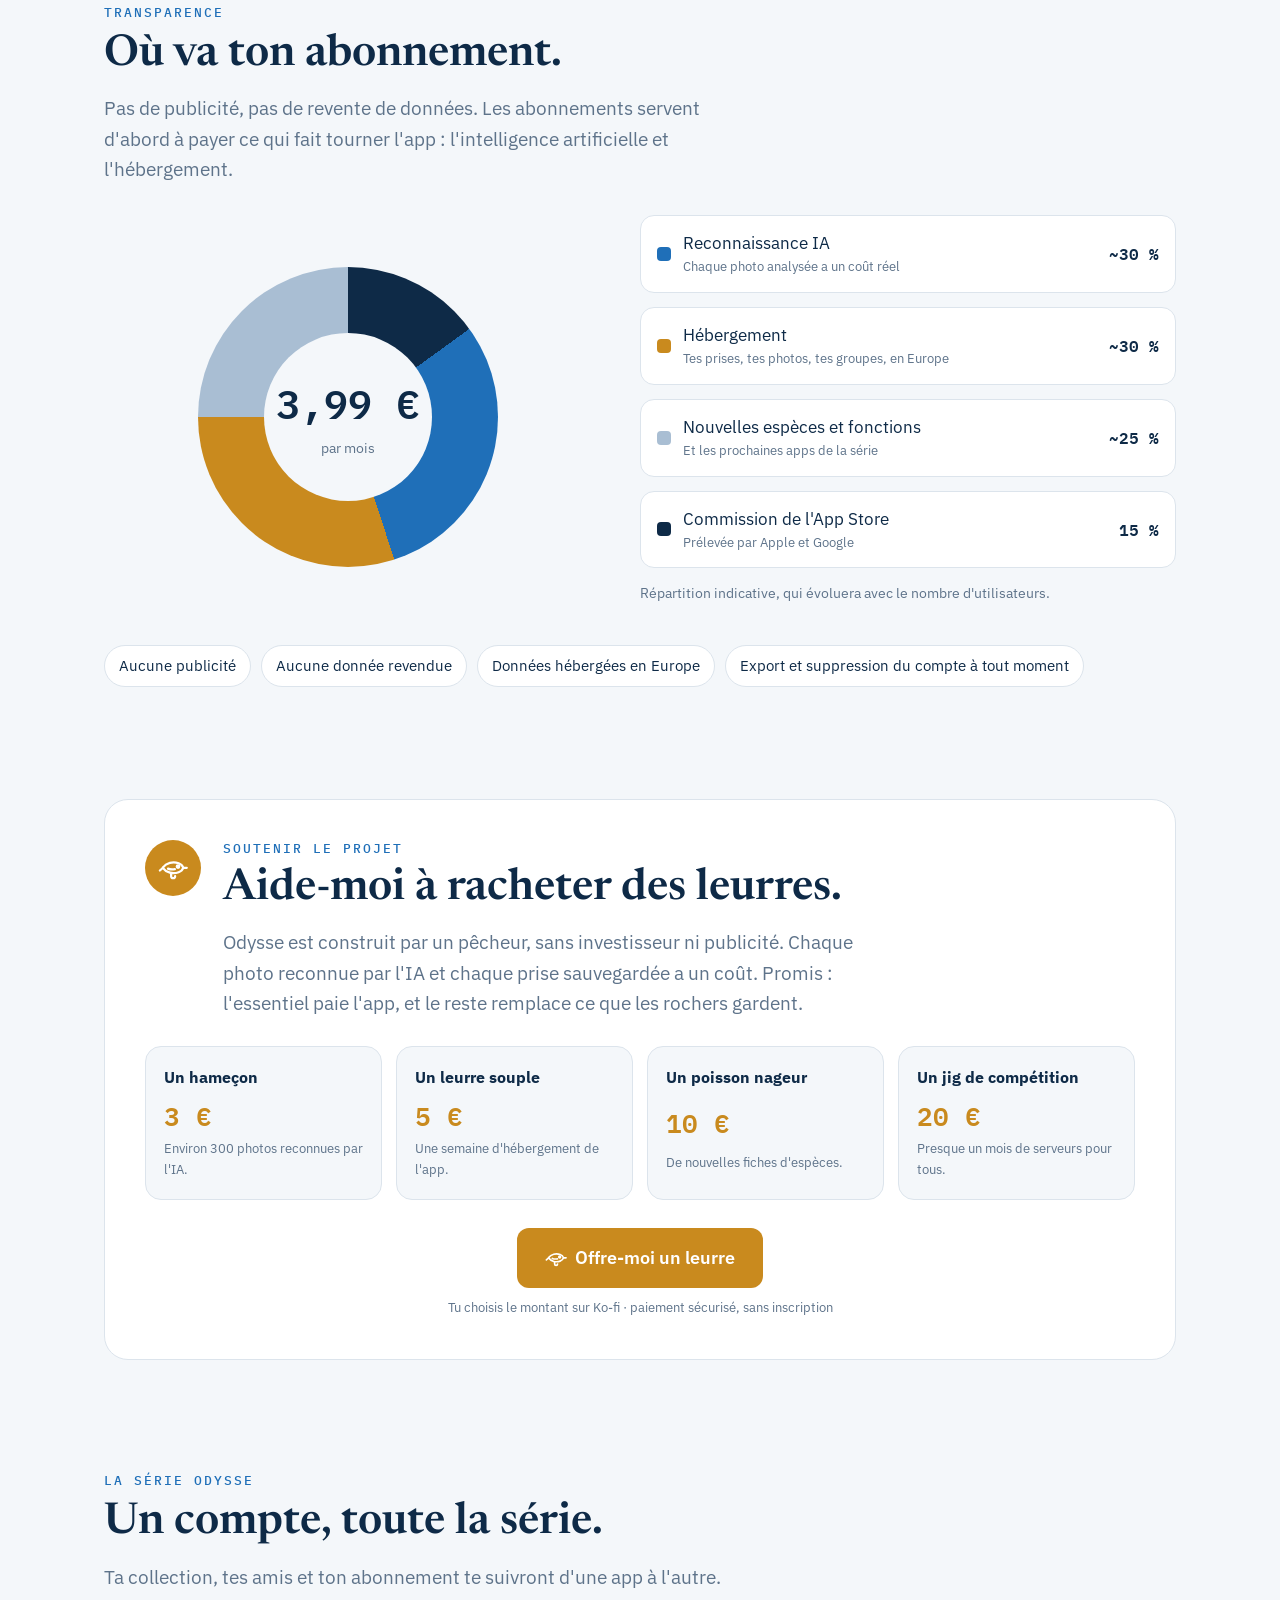
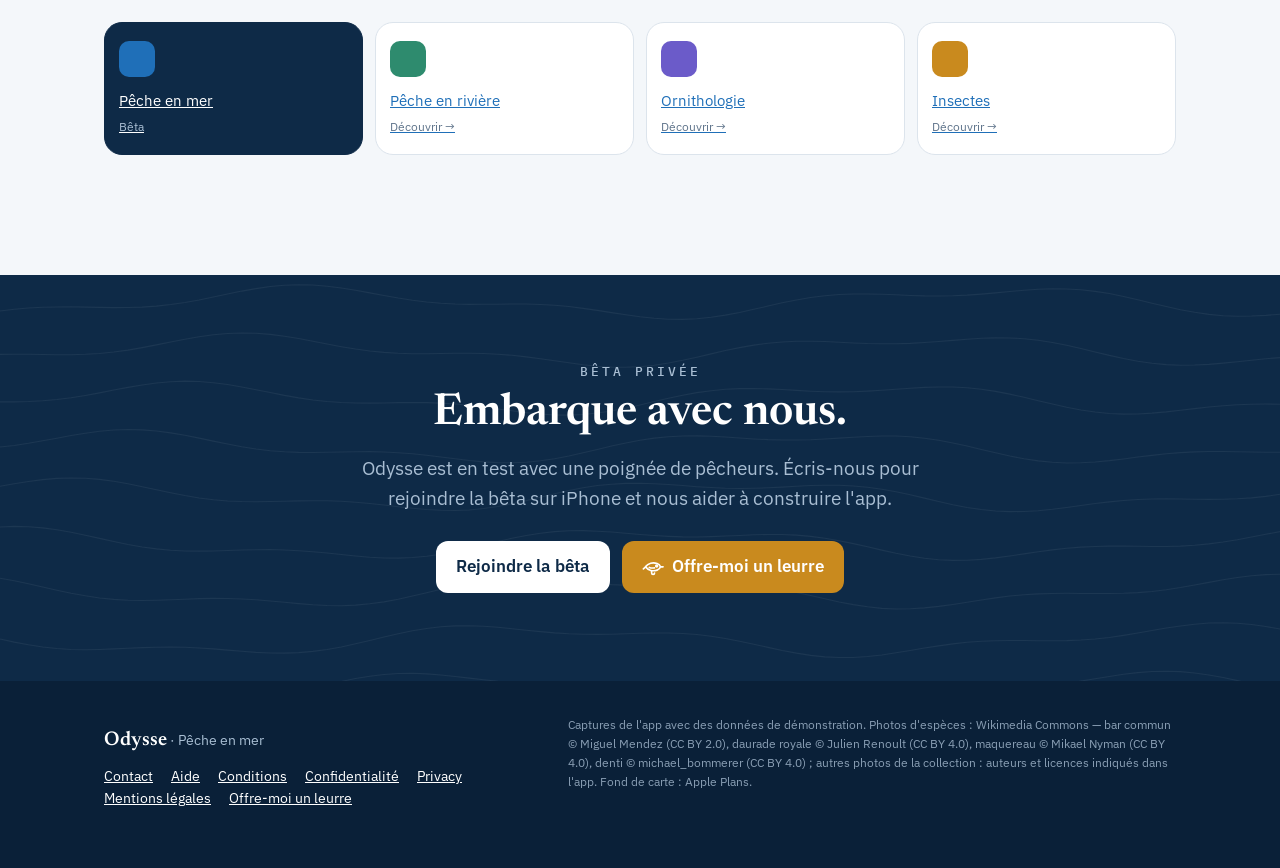
==== commit 964616c2: "Conditions d'utilisation" ====
--- a/index.html
+++ b/index.html
@@ -337,7 +337,7 @@
     <div class="wrap">
       <div>
         <p><b style="color:#fff;font:600 20px Newsreader,serif">Odysse</b> · Pêche en mer</p>
-        <p><a href="mailto:contact@odysse.app">Contact</a><a href="aide.html">Aide</a><a href="confidentialite.html">Confidentialité</a><a href="privacy.html">Privacy</a><a href="mentions-legales.html">Mentions légales</a><a href="https://ko-fi.com/odysse" target="_blank" rel="noopener">Offre-moi un leurre</a></p>
+        <p><a href="mailto:contact@odysse.app">Contact</a><a href="aide.html">Aide</a><a href="conditions.html">Conditions</a><a href="confidentialite.html">Confidentialité</a><a href="privacy.html">Privacy</a><a href="mentions-legales.html">Mentions légales</a><a href="https://ko-fi.com/odysse" target="_blank" rel="noopener">Offre-moi un leurre</a></p>
       </div>
       <div class="credits">
         Captures de l'app avec des données de démonstration. Photos d'espèces : Wikimedia Commons — bar commun © Miguel Mendez (CC BY 2.0), daurade royale © Julien Renoult (CC BY 4.0), maquereau © Mikael Nyman (CC BY 4.0), denti © michael_bommerer (CC BY 4.0) ; autres photos de la collection : auteurs et licences indiqués dans l'app. Fond de carte : Apple Plans.
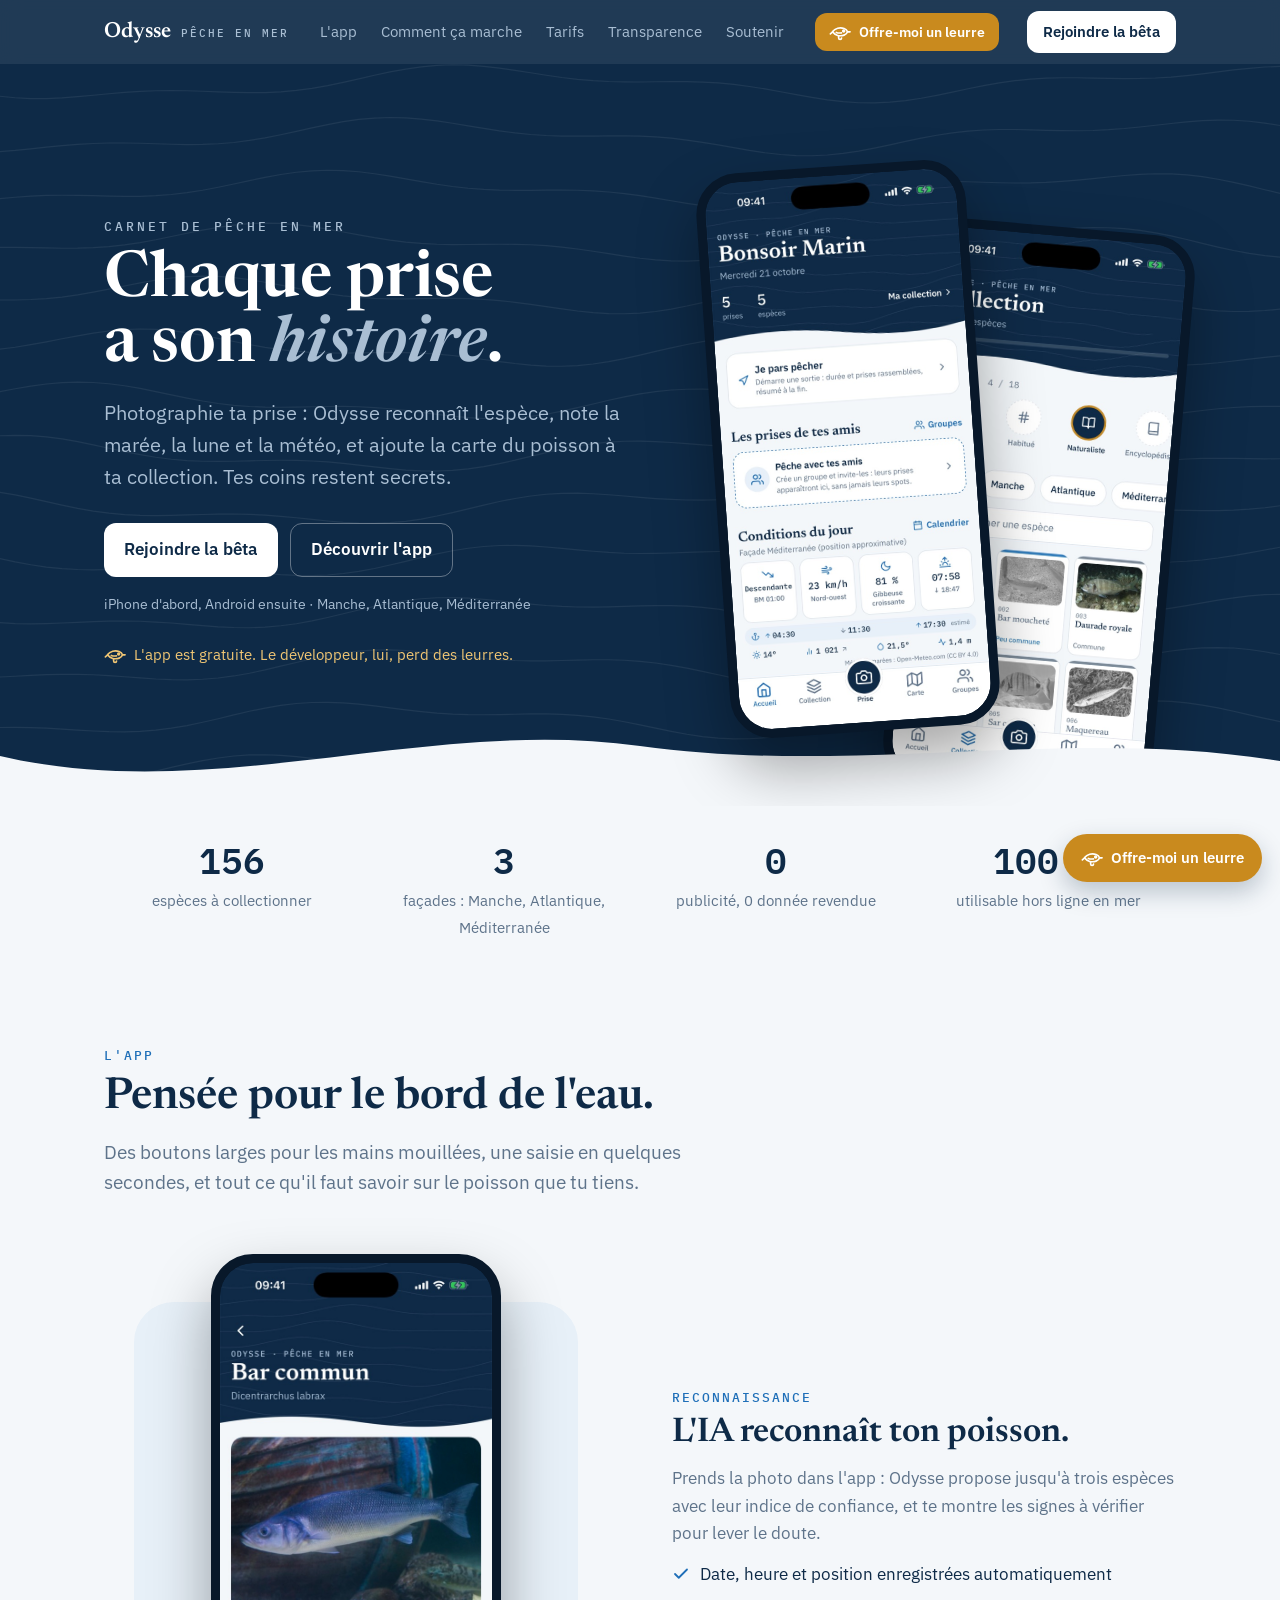
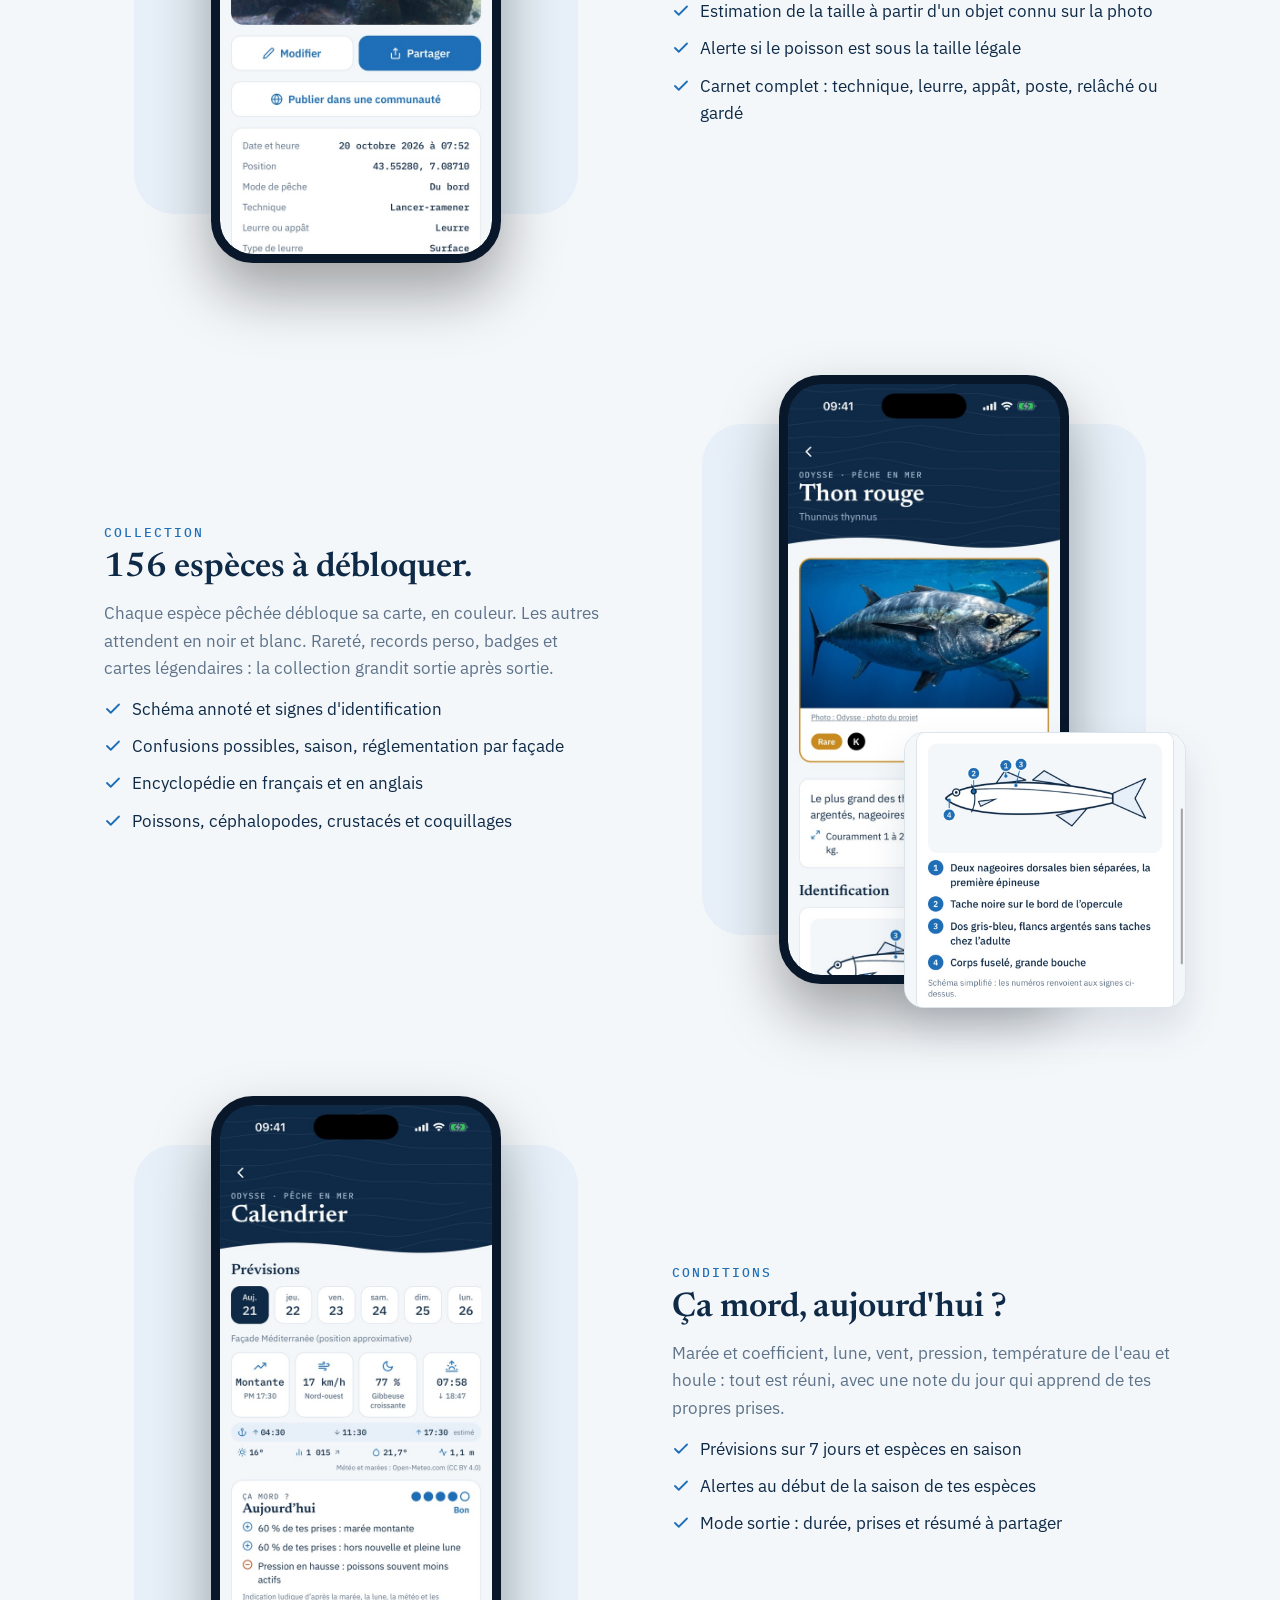
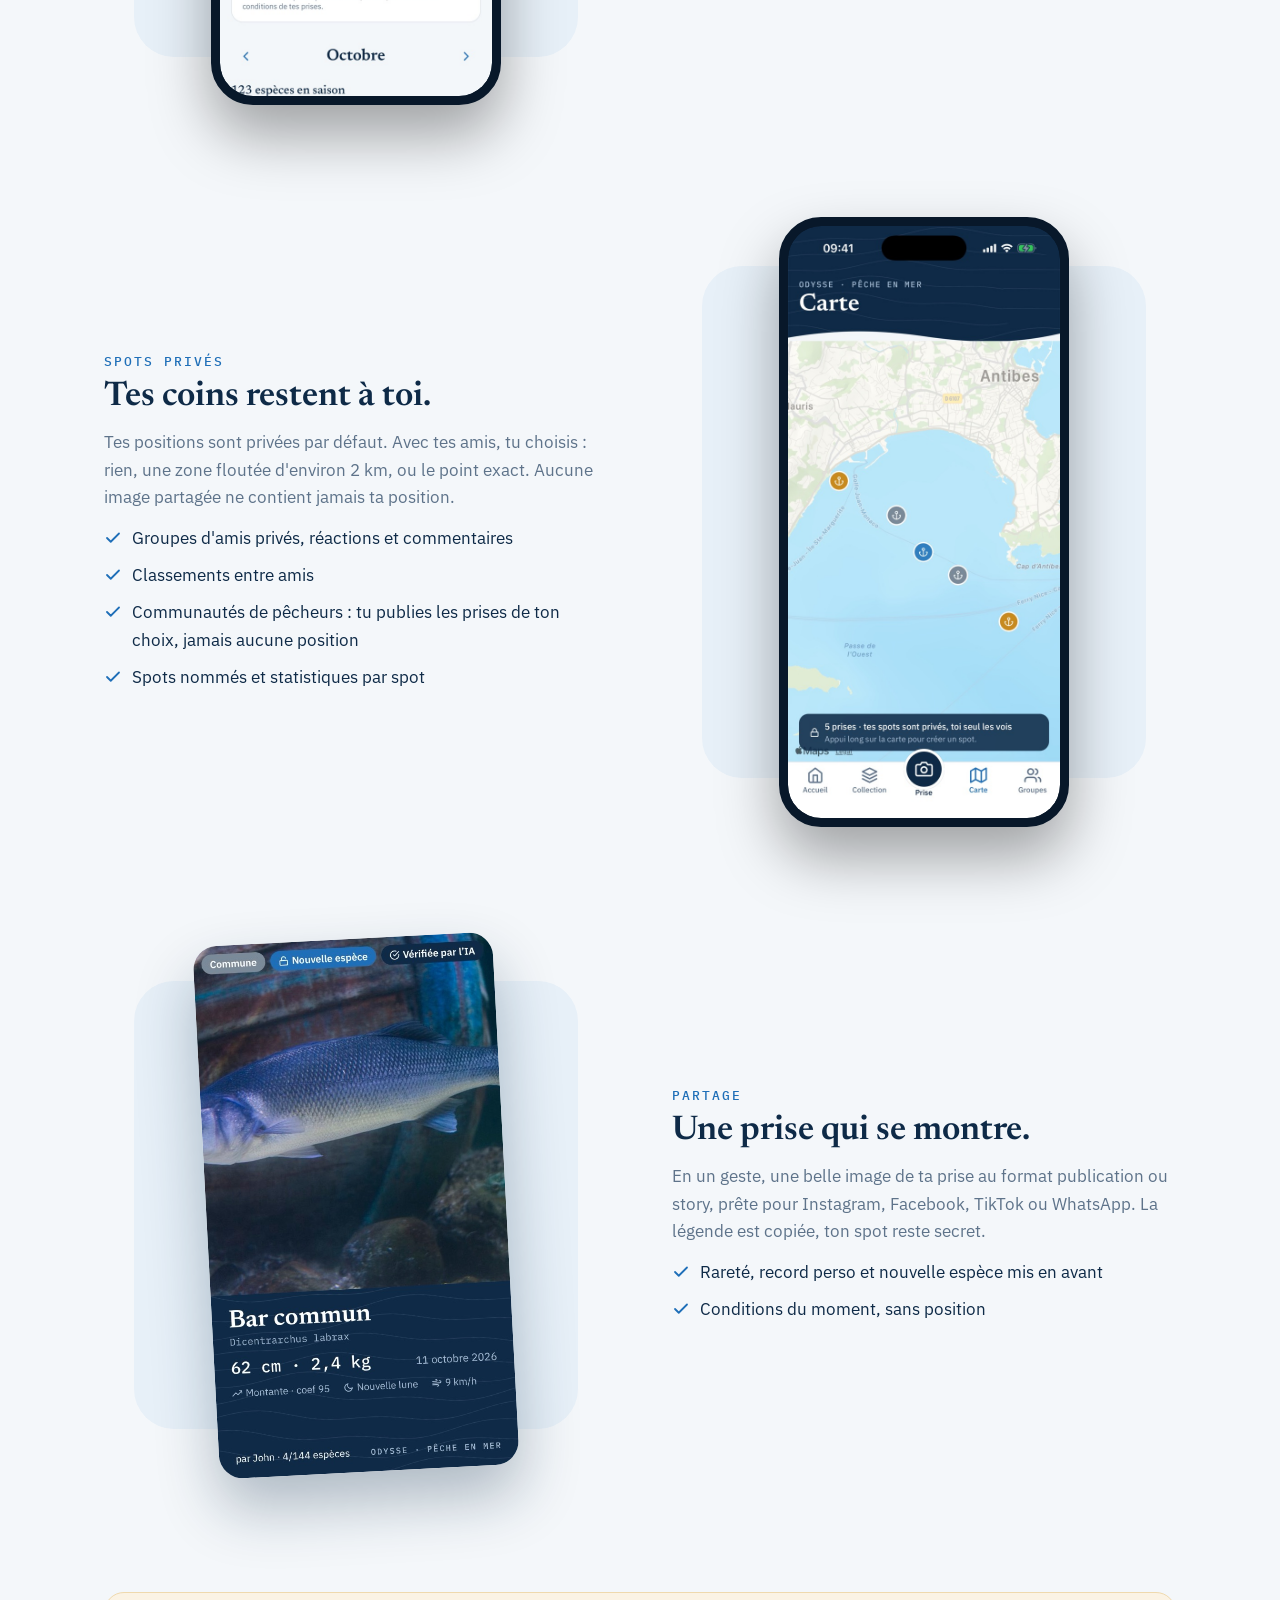
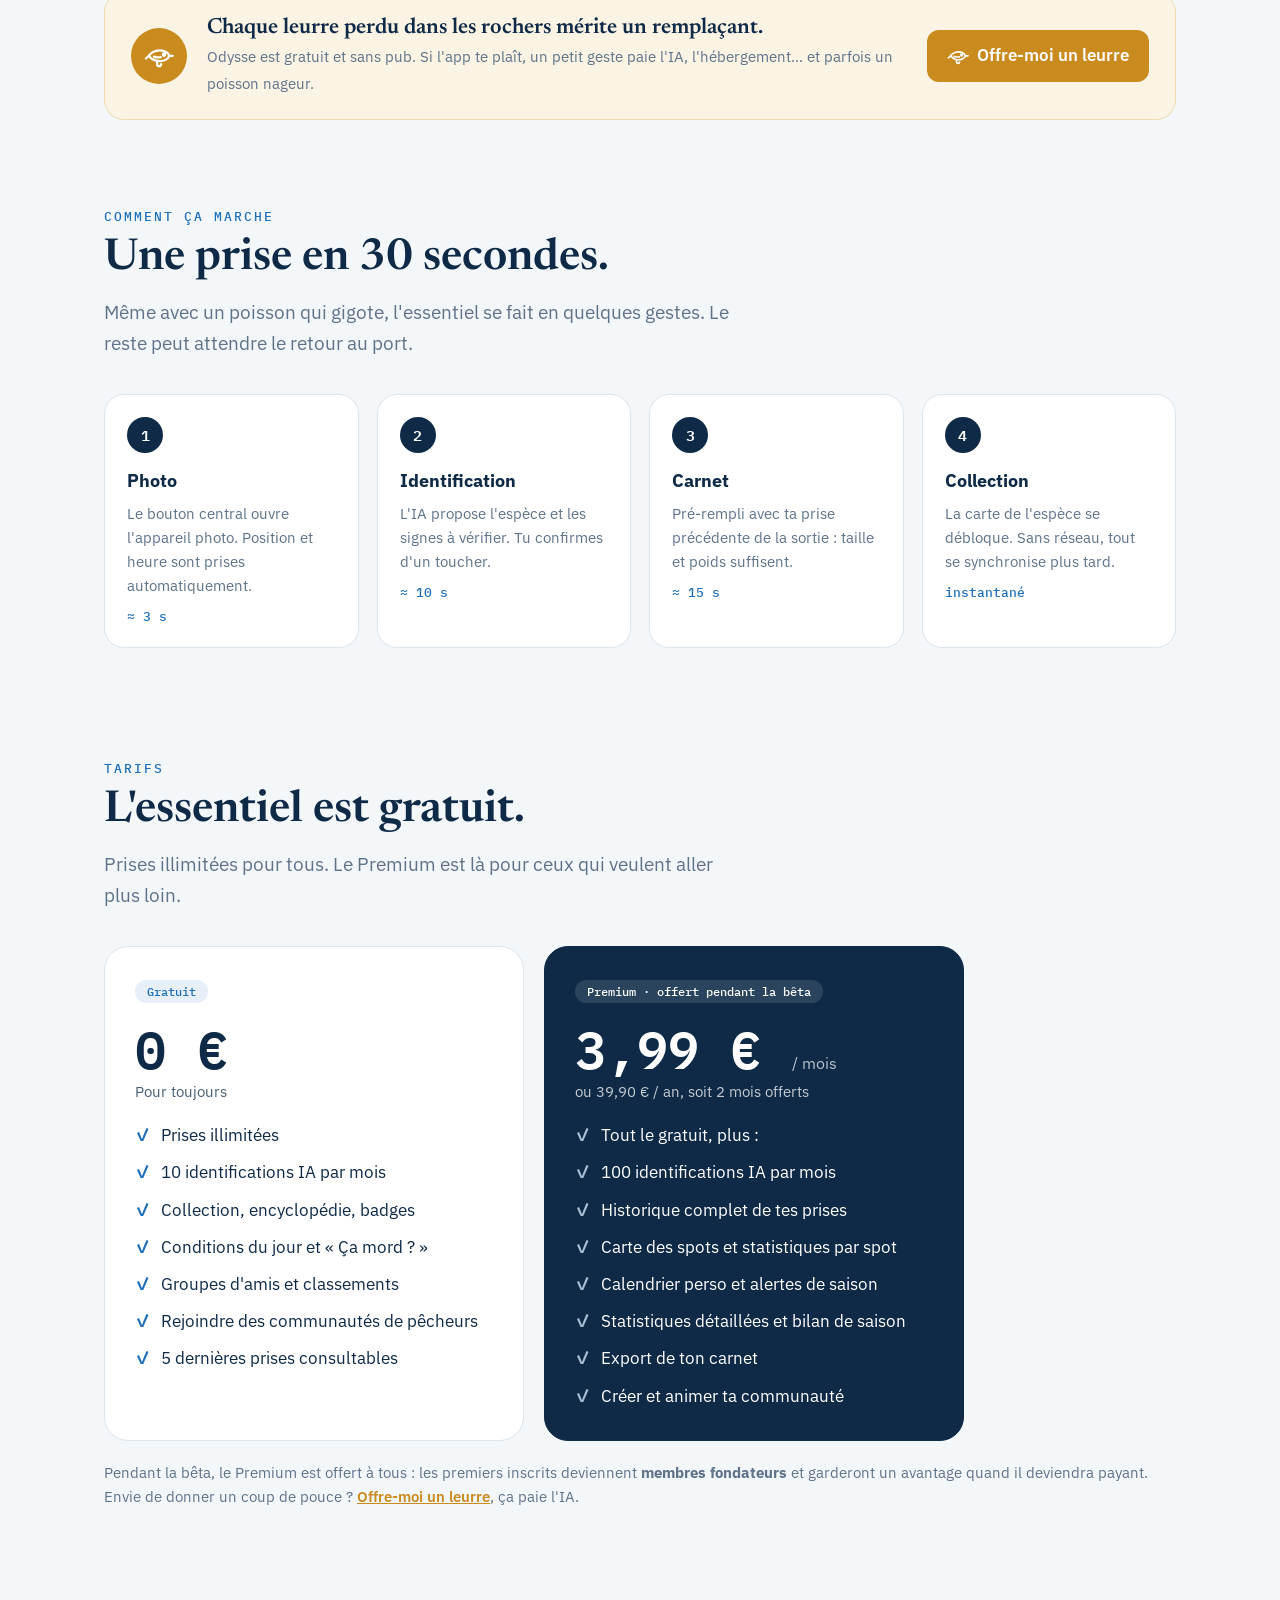
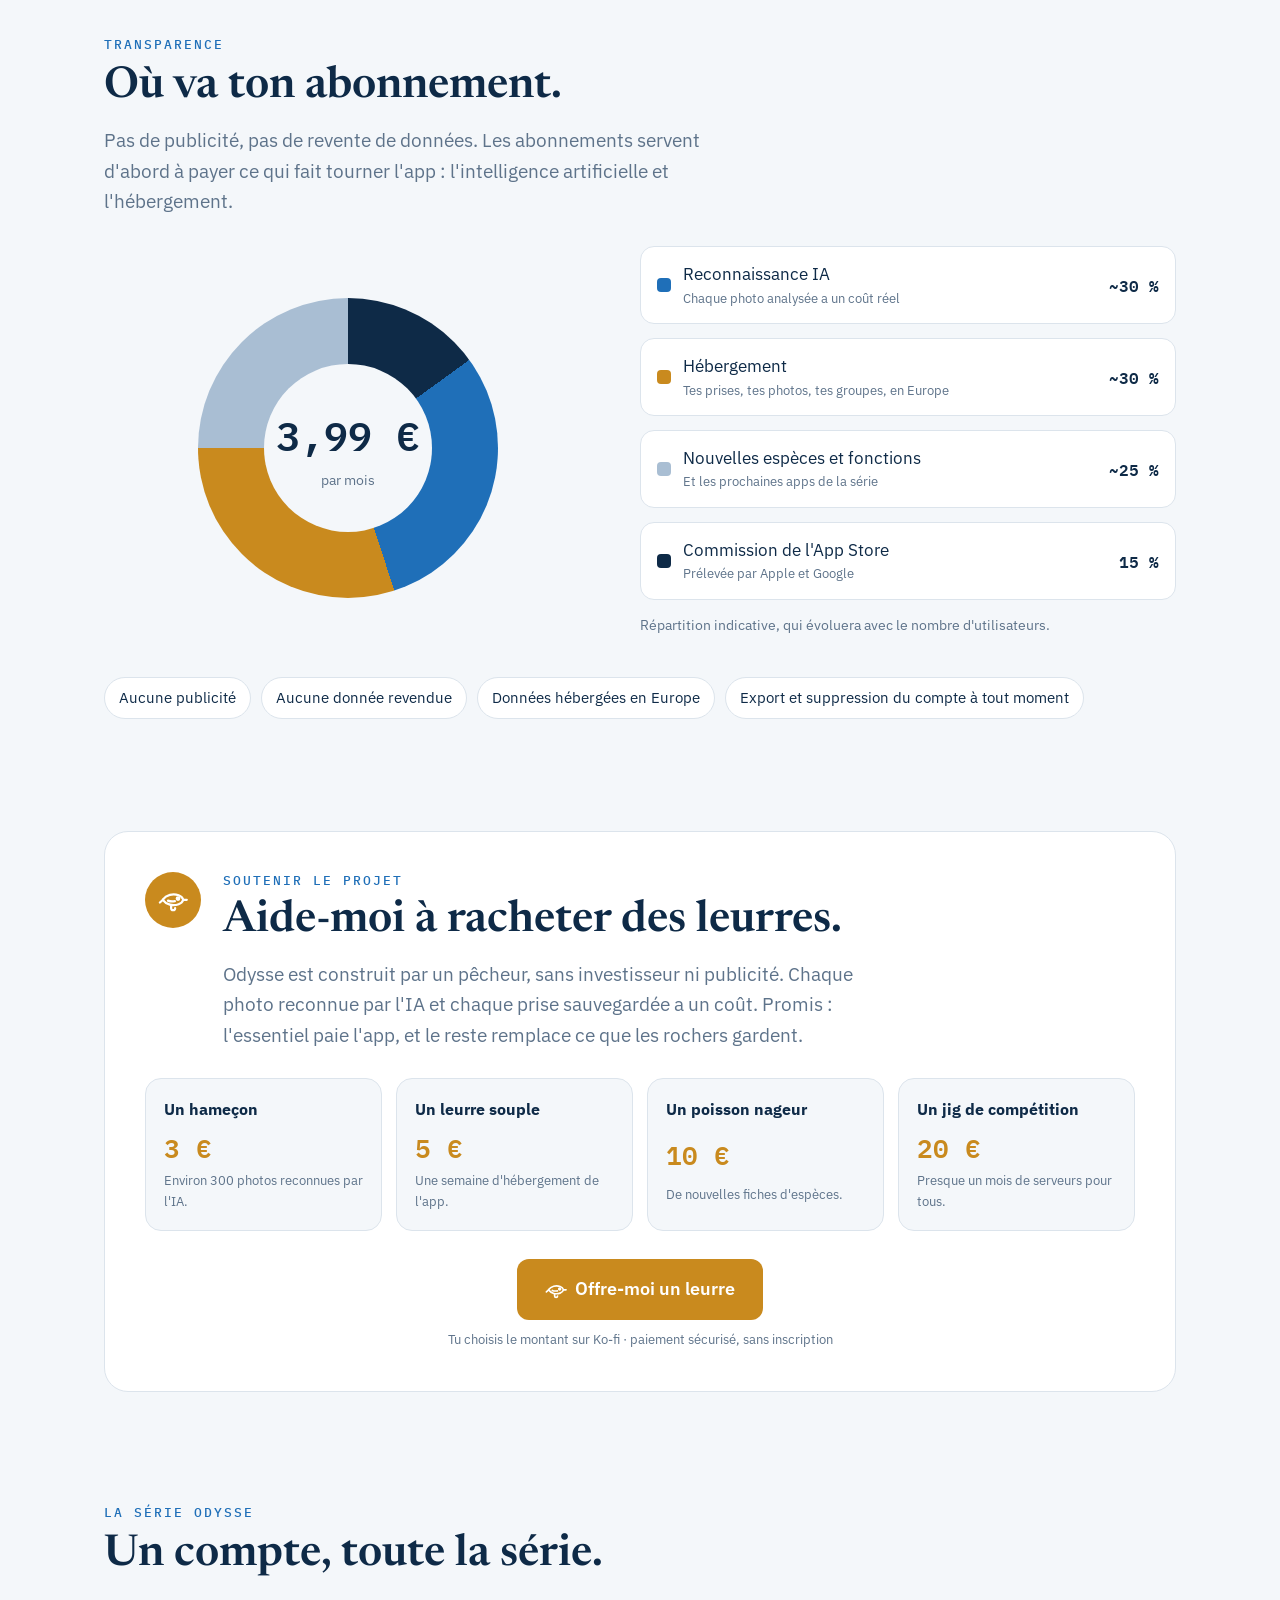
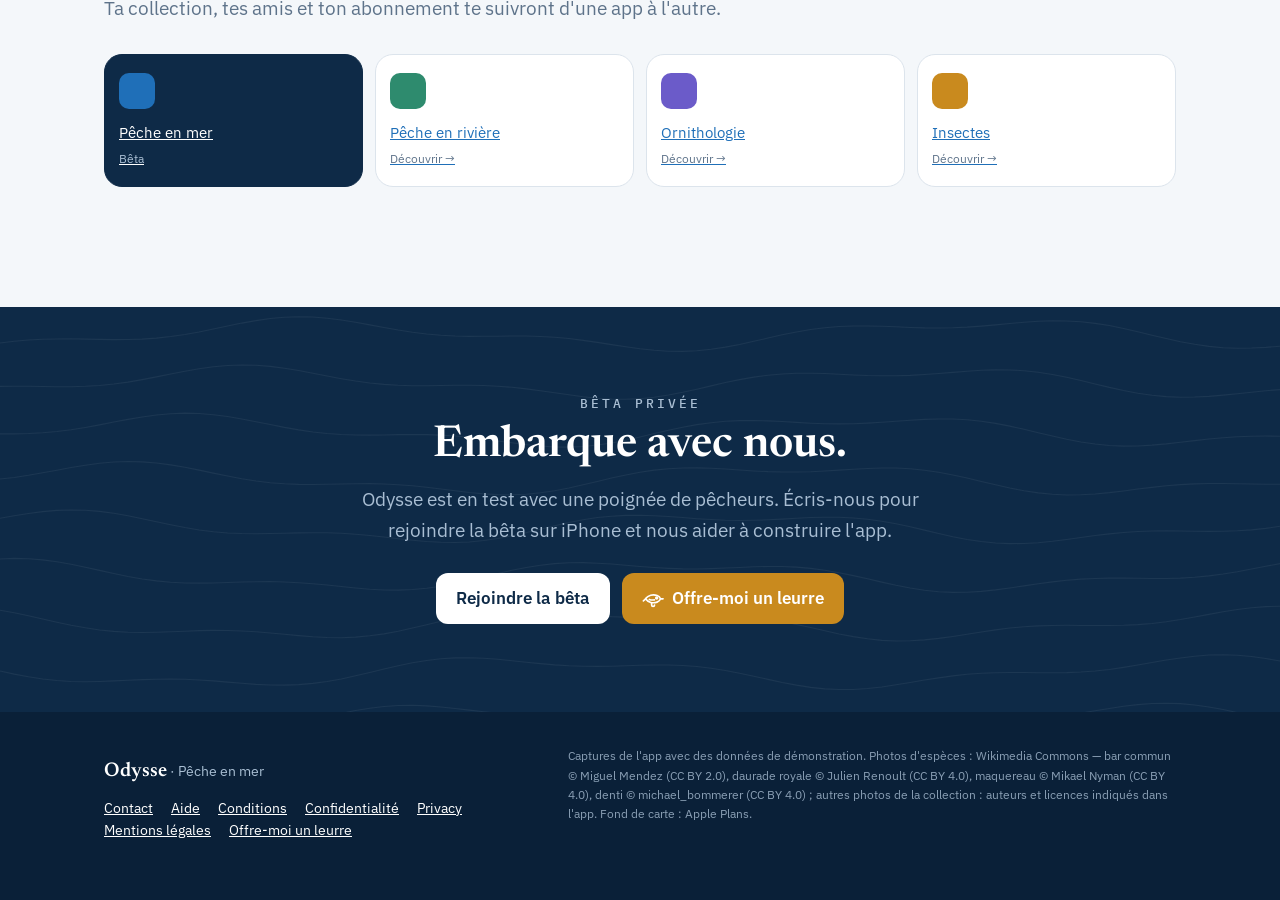
==== commit c7a4374d: "Nouvelles captures, image de partage" ====
--- a/index.html
+++ b/index.html
@@ -155,7 +155,7 @@
       <div class="feature">
         <div class="visual">
           <div class="blob"></div>
-          <div class="phone"><img src="img/story.jpg" alt="Image de partage d'une prise au format story" loading="lazy" /></div>
+          <div class="story-card"><img src="img/story.jpg" alt="Image de partage d'une prise au format story" loading="lazy" /></div>
         </div>
         <div>
           <div class="eyebrow">Partage</div>
--- a/home.css
+++ b/home.css
@@ -118,6 +118,16 @@
   background: var(--tint);
   z-index: -1;
 }
+.story-card {
+  position: relative;
+  width: 300px;
+  aspect-ratio: 9 / 16;
+  border-radius: 24px;
+  overflow: hidden;
+  box-shadow: 0 30px 60px rgba(14, 42, 71, 0.3);
+  transform: rotate(-3deg);
+}
+.story-card img { width: 100%; height: 100%; object-fit: cover; }
 .card-shot {
   border-radius: 20px;
   border: 1px solid var(--border);
@@ -192,7 +202,7 @@
 .lure-strip { padding: 40px 0 0; }
 .lure-strip-in { display: grid; grid-template-columns: auto 1fr auto; gap: 20px; align-items: center; padding: 22px 26px; border-radius: 20px; background: #fbf3e4; border: 1px solid #efd9ad; }
 .lure-strip-in b { display: block; font: 600 22px/1.25 'Newsreader', serif; }
-.lure-strip-in span { color: var(--muted); font-size: 15px; }
+.lure-strip-in > div > span { color: var(--muted); font-size: 15px; }
 .lure-big { width: 56px; height: 56px; border-radius: 50%; display: grid; place-items: center; background: var(--gold); color: #fff; flex: none; }
 .lure-big .lure-ico { width: 30px; height: 30px; }
 .plans-note { margin-top: 20px; color: var(--muted); font-size: 15px; }
@@ -291,5 +301,6 @@
   h2 { font-size: 34px; }
   .feature h3 { font-size: 28px; }
   .visual .phone { width: 240px; }
+  .story-card { width: 250px; }
   .visual .phone.small { width: 180px; }
 }
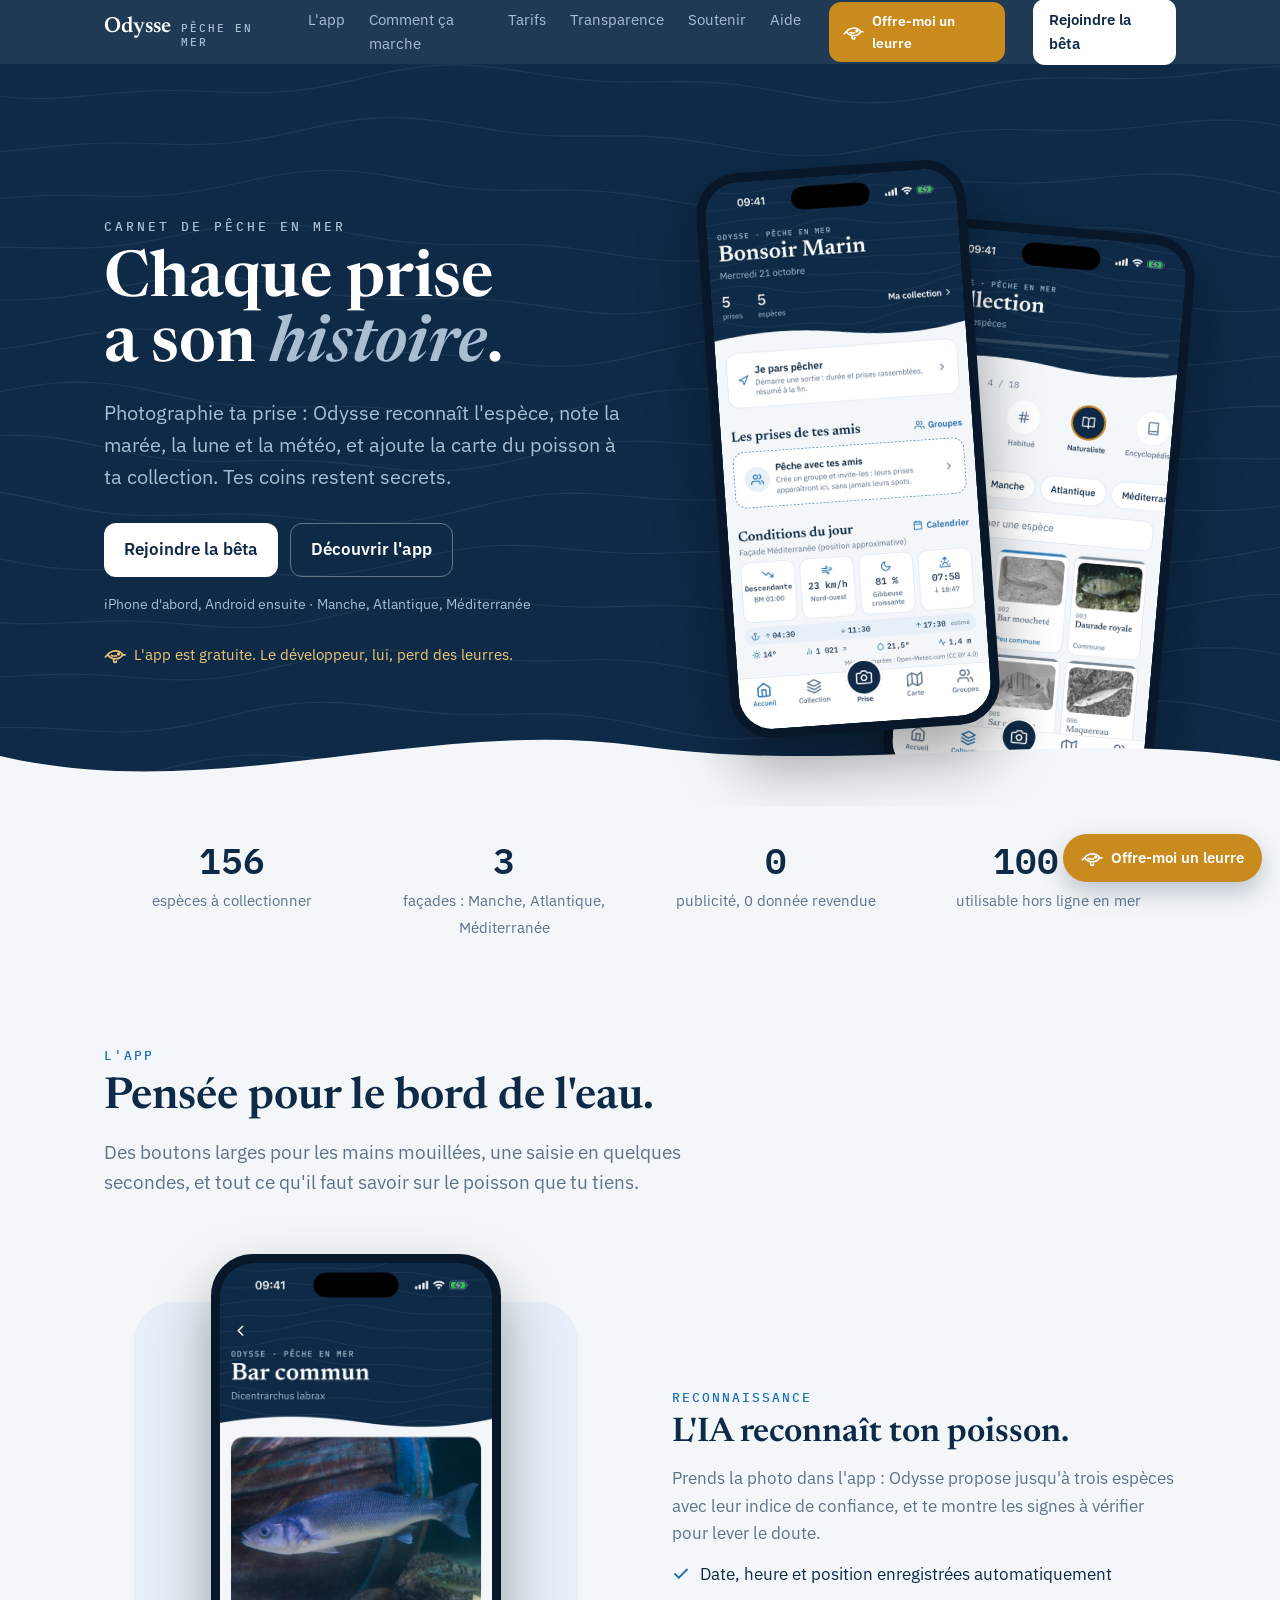
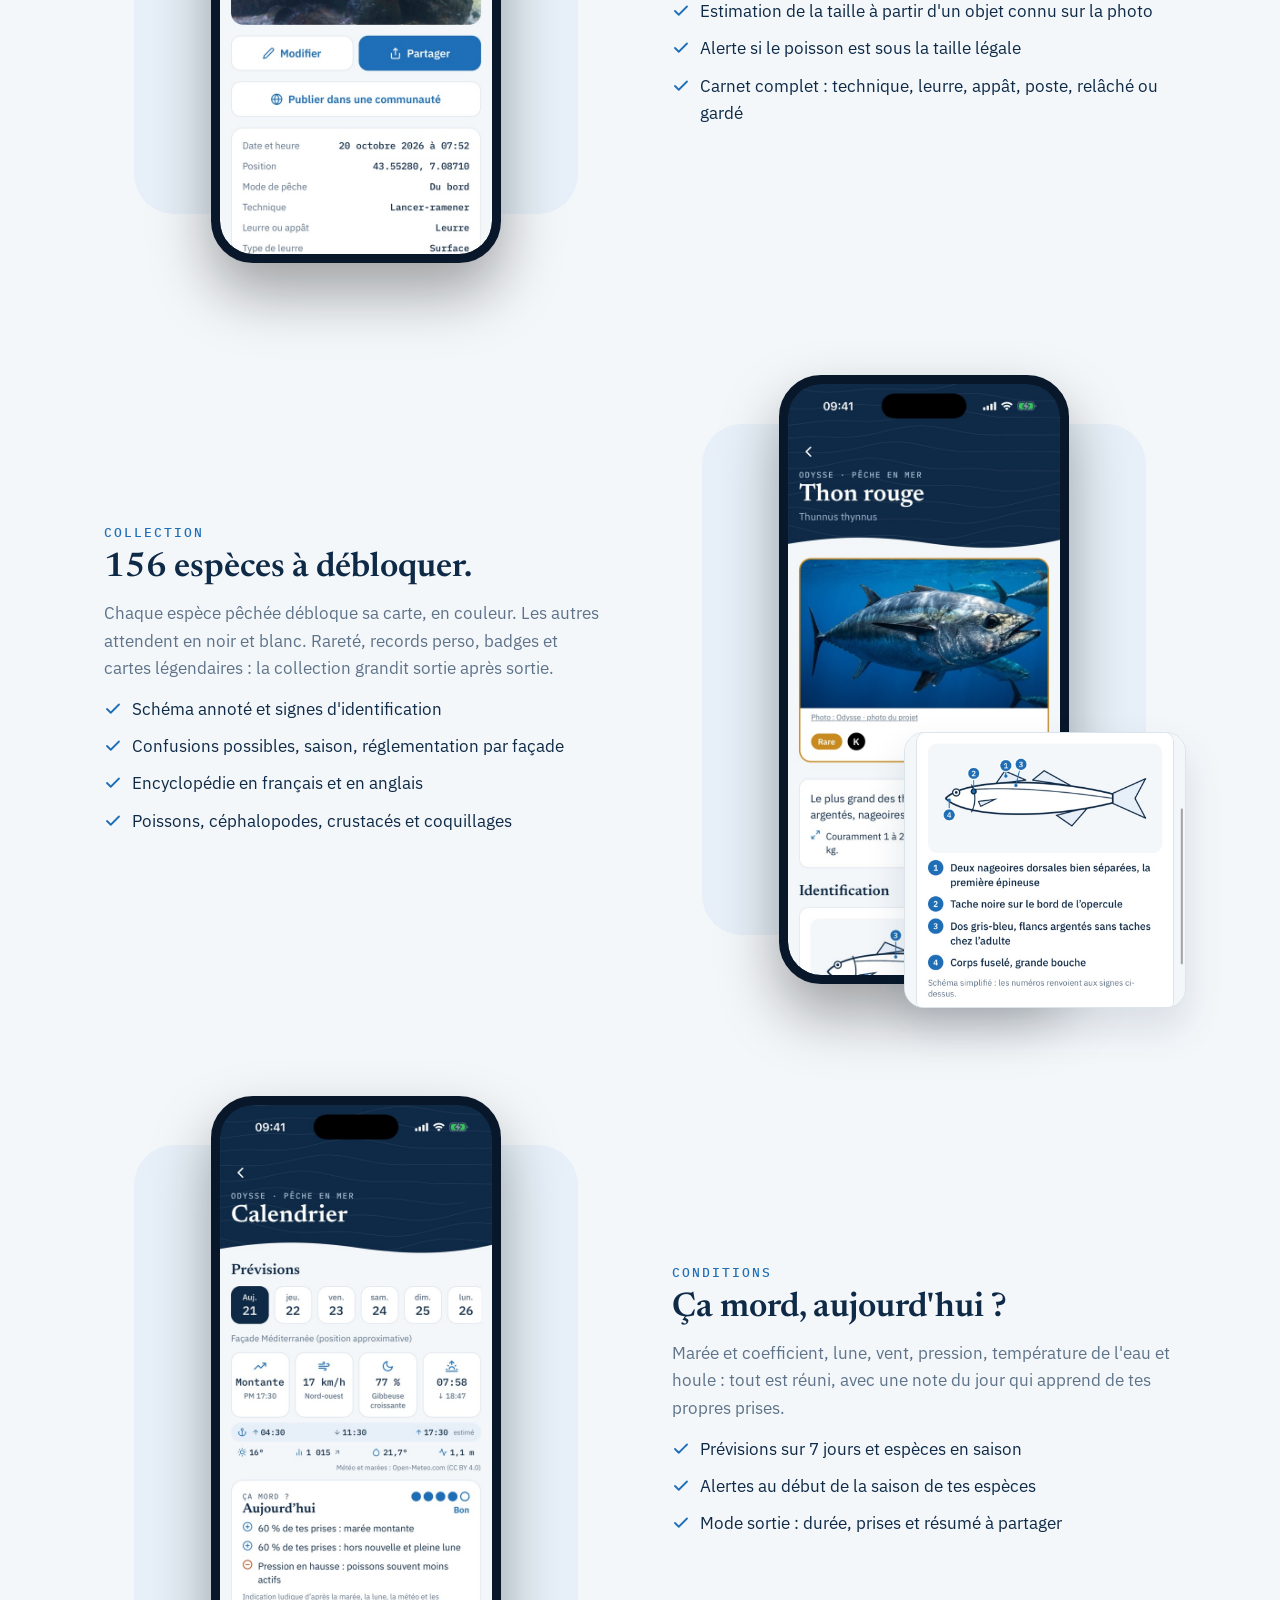
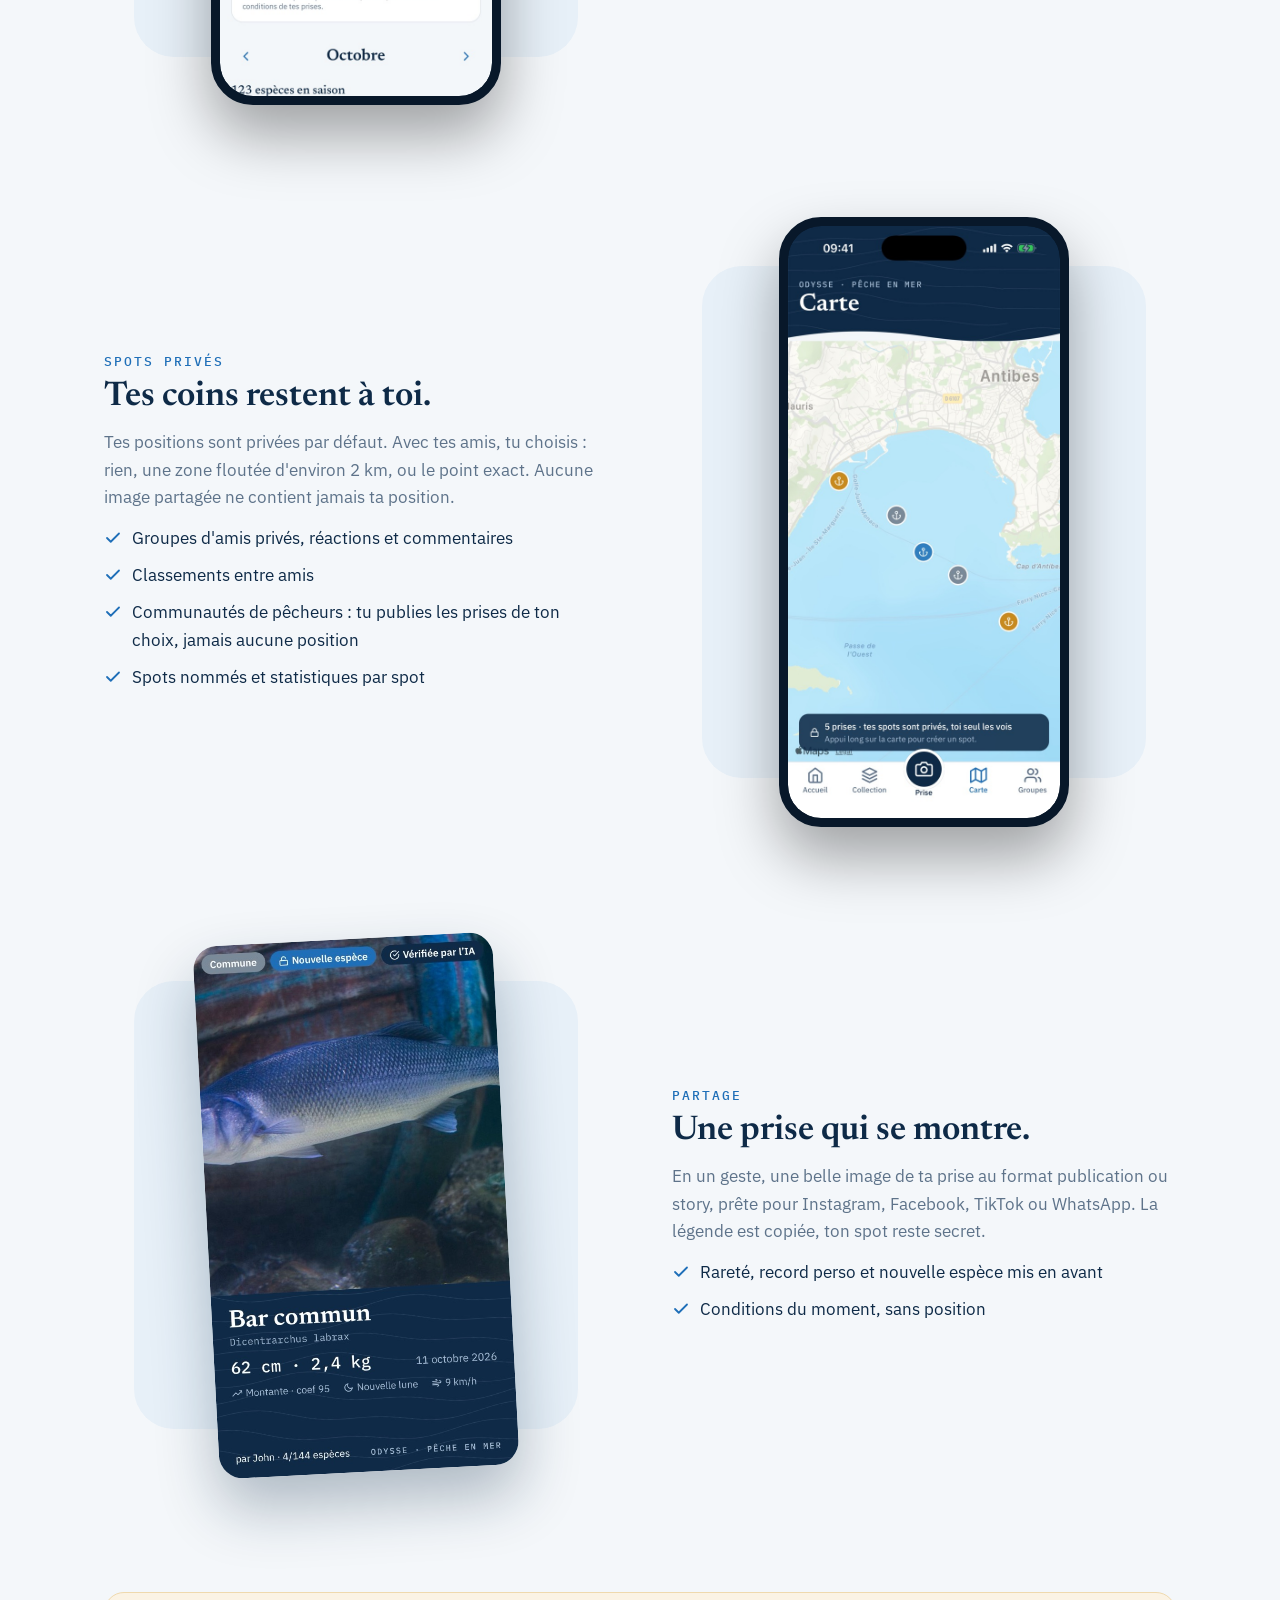
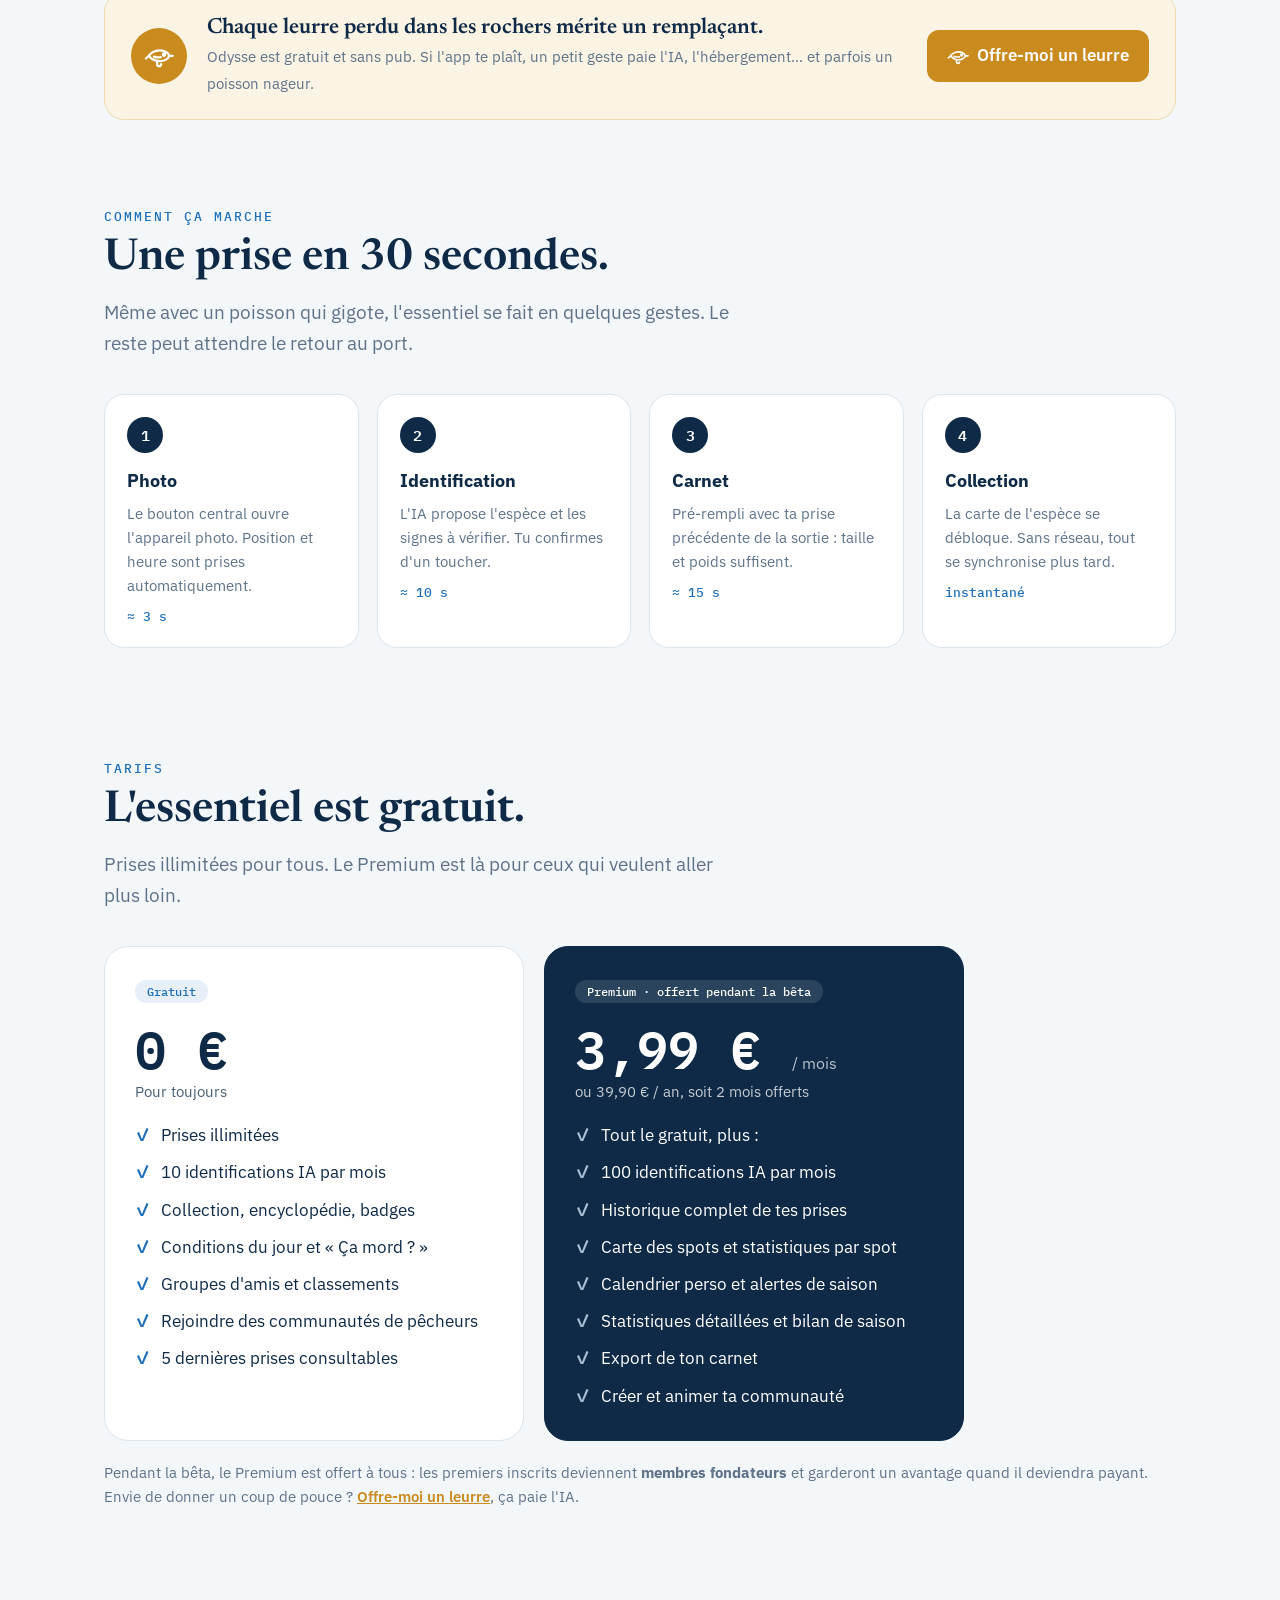
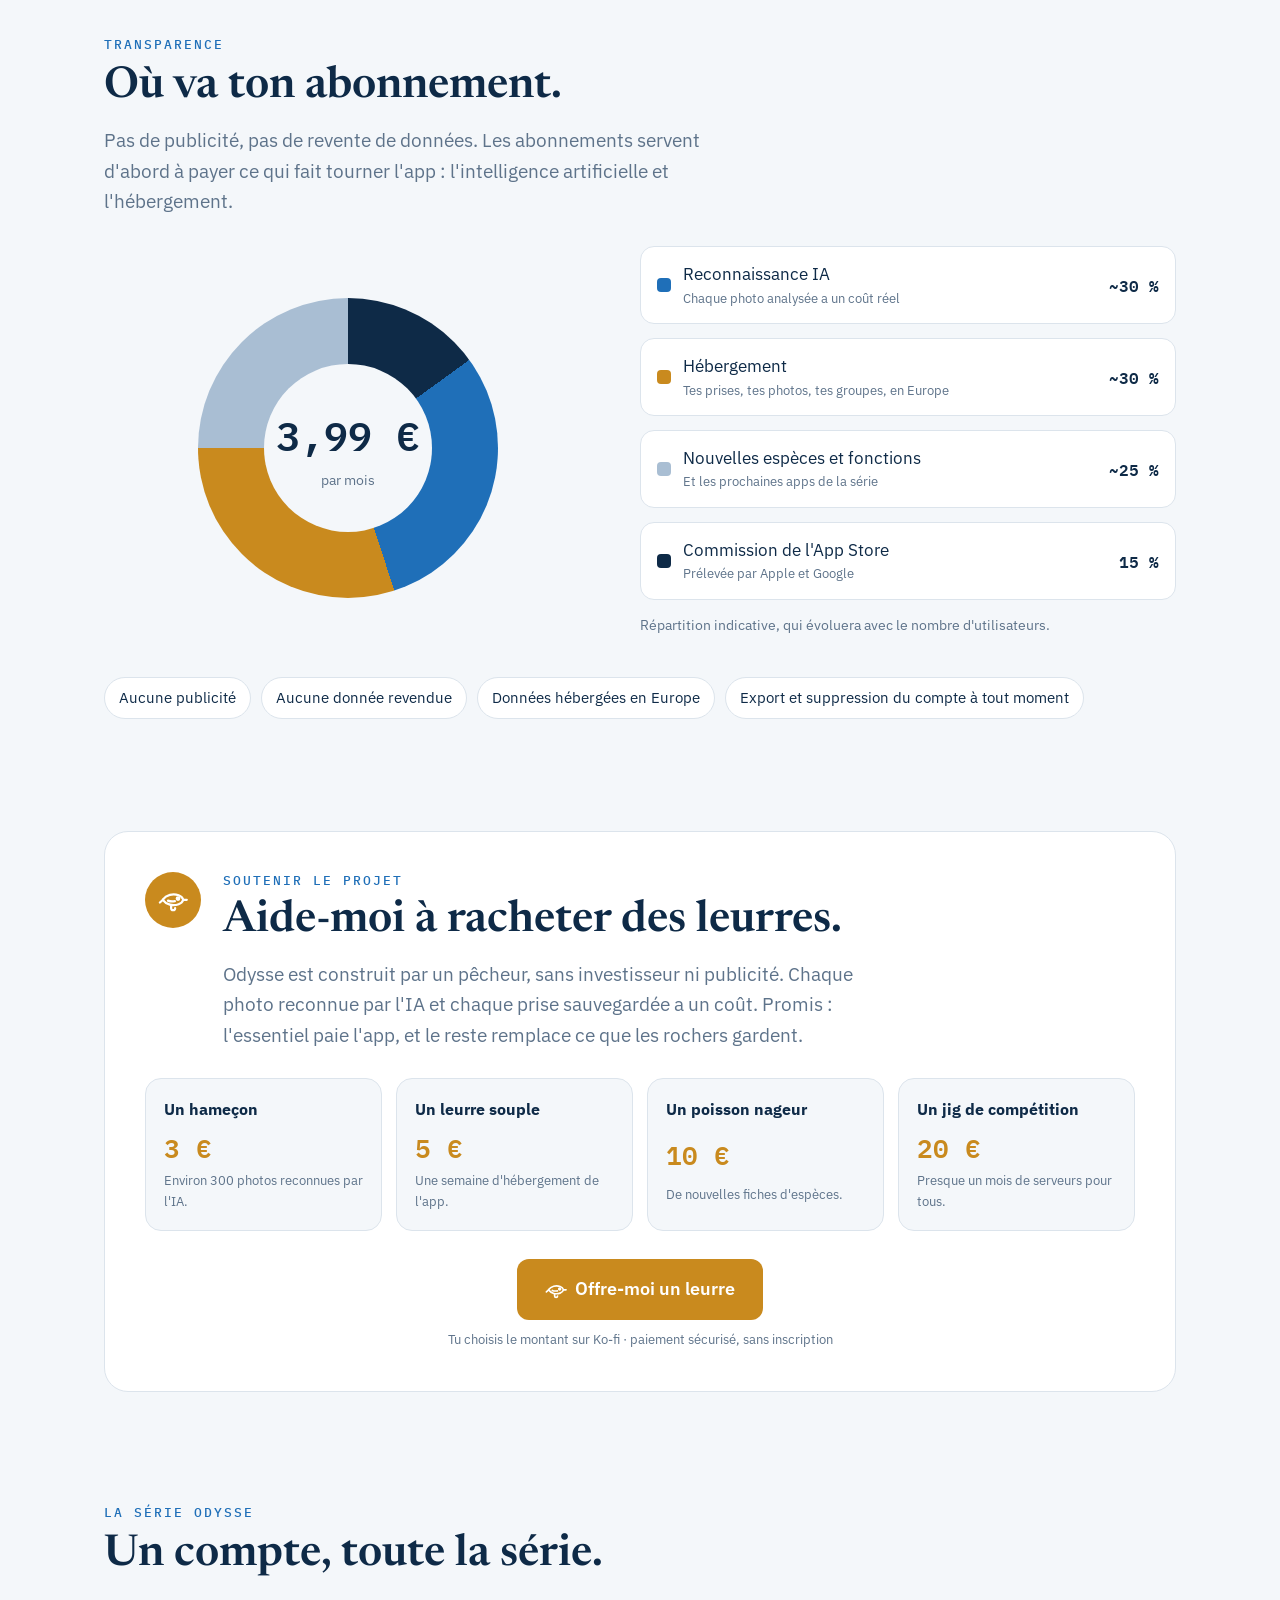
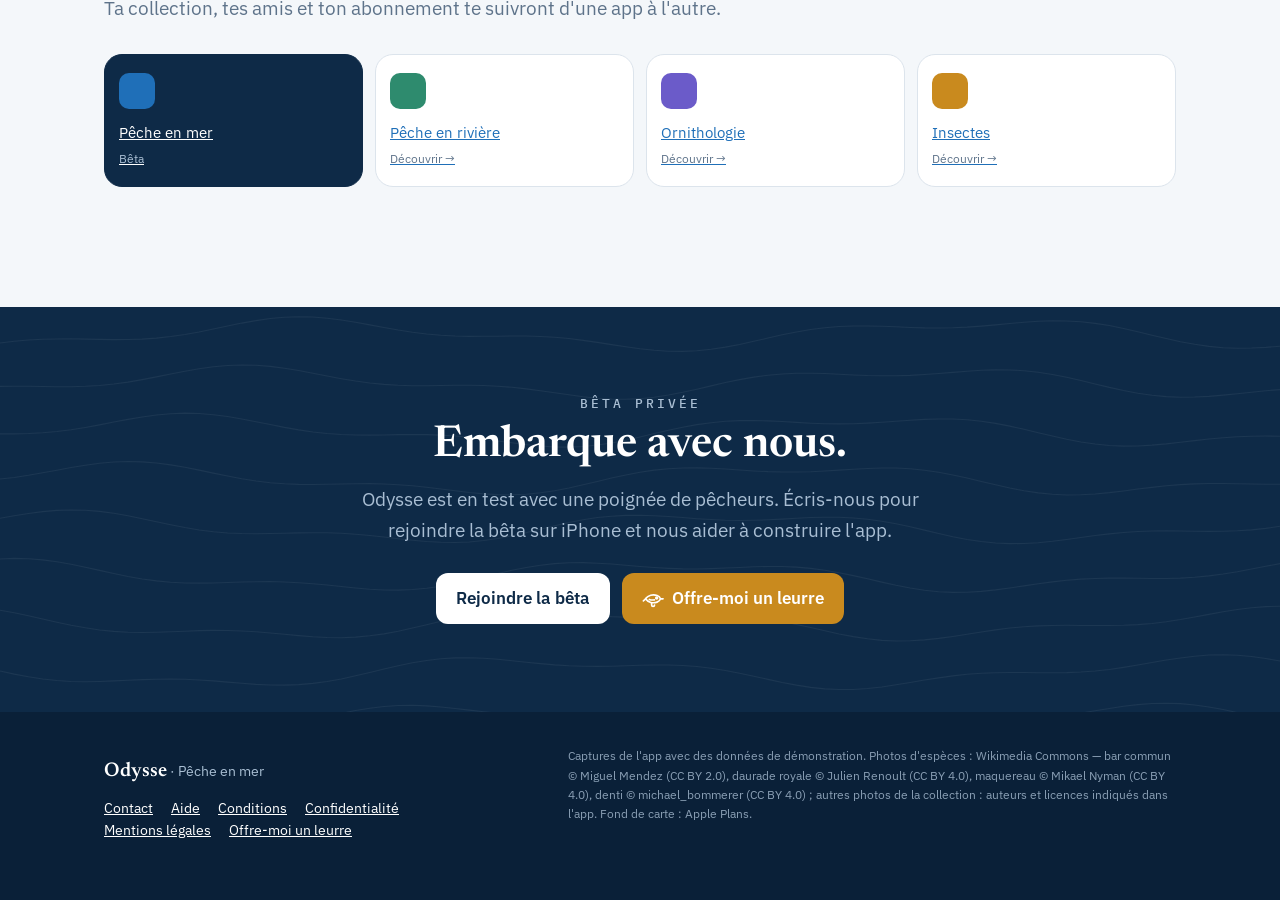
==== commit baa82f80: "Menu et pied de page sur toutes les pages, langues" ====
--- a/index.html
+++ b/index.html
@@ -22,6 +22,7 @@
         <a href="#tarifs">Tarifs</a>
         <a href="#transparence">Transparence</a>
         <a href="#soutenir">Soutenir</a>
+        <a href="aide.html">Aide</a>
       </div>
       <a class="btn btn-lure nav-lure" href="https://ko-fi.com/odysse" target="_blank" rel="noopener"><svg class="lure-ico" width="22" height="22" viewBox="0 0 24 24" fill="none" stroke="currentColor" stroke-width="1.8" stroke-linecap="round" stroke-linejoin="round" aria-hidden="true"><path d="M4 11.5c2.5-3.6 8-5 12.5-3.3 1.9.7 3.2 2 3.7 3.6-.5 1.6-1.8 2.9-3.7 3.6C12 17.1 6.5 15.7 4 12.1z"/><path d="M4 11.8 1.5 14"/><circle cx="16" cy="10.8" r="1"/><path d="M20.2 11.8H23"/><path d="M10.5 16.2v2.3a1.6 1.6 0 0 0 3.2 0"/><path d="M8 12.5c1.5.6 3.5.8 5.5.4"/></svg><span>Offre-moi un leurre</span></a>
       <a class="btn btn-light" href="mailto:contact@odysse.app?subject=B%C3%AAta%20Odysse">Rejoindre la bêta</a>
@@ -337,7 +338,7 @@
     <div class="wrap">
       <div>
         <p><b style="color:#fff;font:600 20px Newsreader,serif">Odysse</b> · Pêche en mer</p>
-        <p><a href="mailto:contact@odysse.app">Contact</a><a href="aide.html">Aide</a><a href="conditions.html">Conditions</a><a href="confidentialite.html">Confidentialité</a><a href="privacy.html">Privacy</a><a href="mentions-legales.html">Mentions légales</a><a href="https://ko-fi.com/odysse" target="_blank" rel="noopener">Offre-moi un leurre</a></p>
+        <p><a href="mailto:contact@odysse.app">Contact</a><a href="aide.html">Aide</a><a href="conditions.html">Conditions</a><a href="confidentialite.html">Confidentialité</a><a href="mentions-legales.html">Mentions légales</a><a href="https://ko-fi.com/odysse" target="_blank" rel="noopener">Offre-moi un leurre</a></p>
       </div>
       <div class="credits">
         Captures de l'app avec des données de démonstration. Photos d'espèces : Wikimedia Commons — bar commun © Miguel Mendez (CC BY 2.0), daurade royale © Julien Renoult (CC BY 4.0), maquereau © Mikael Nyman (CC BY 4.0), denti © michael_bommerer (CC BY 4.0) ; autres photos de la collection : auteurs et licences indiqués dans l'app. Fond de carte : Apple Plans.
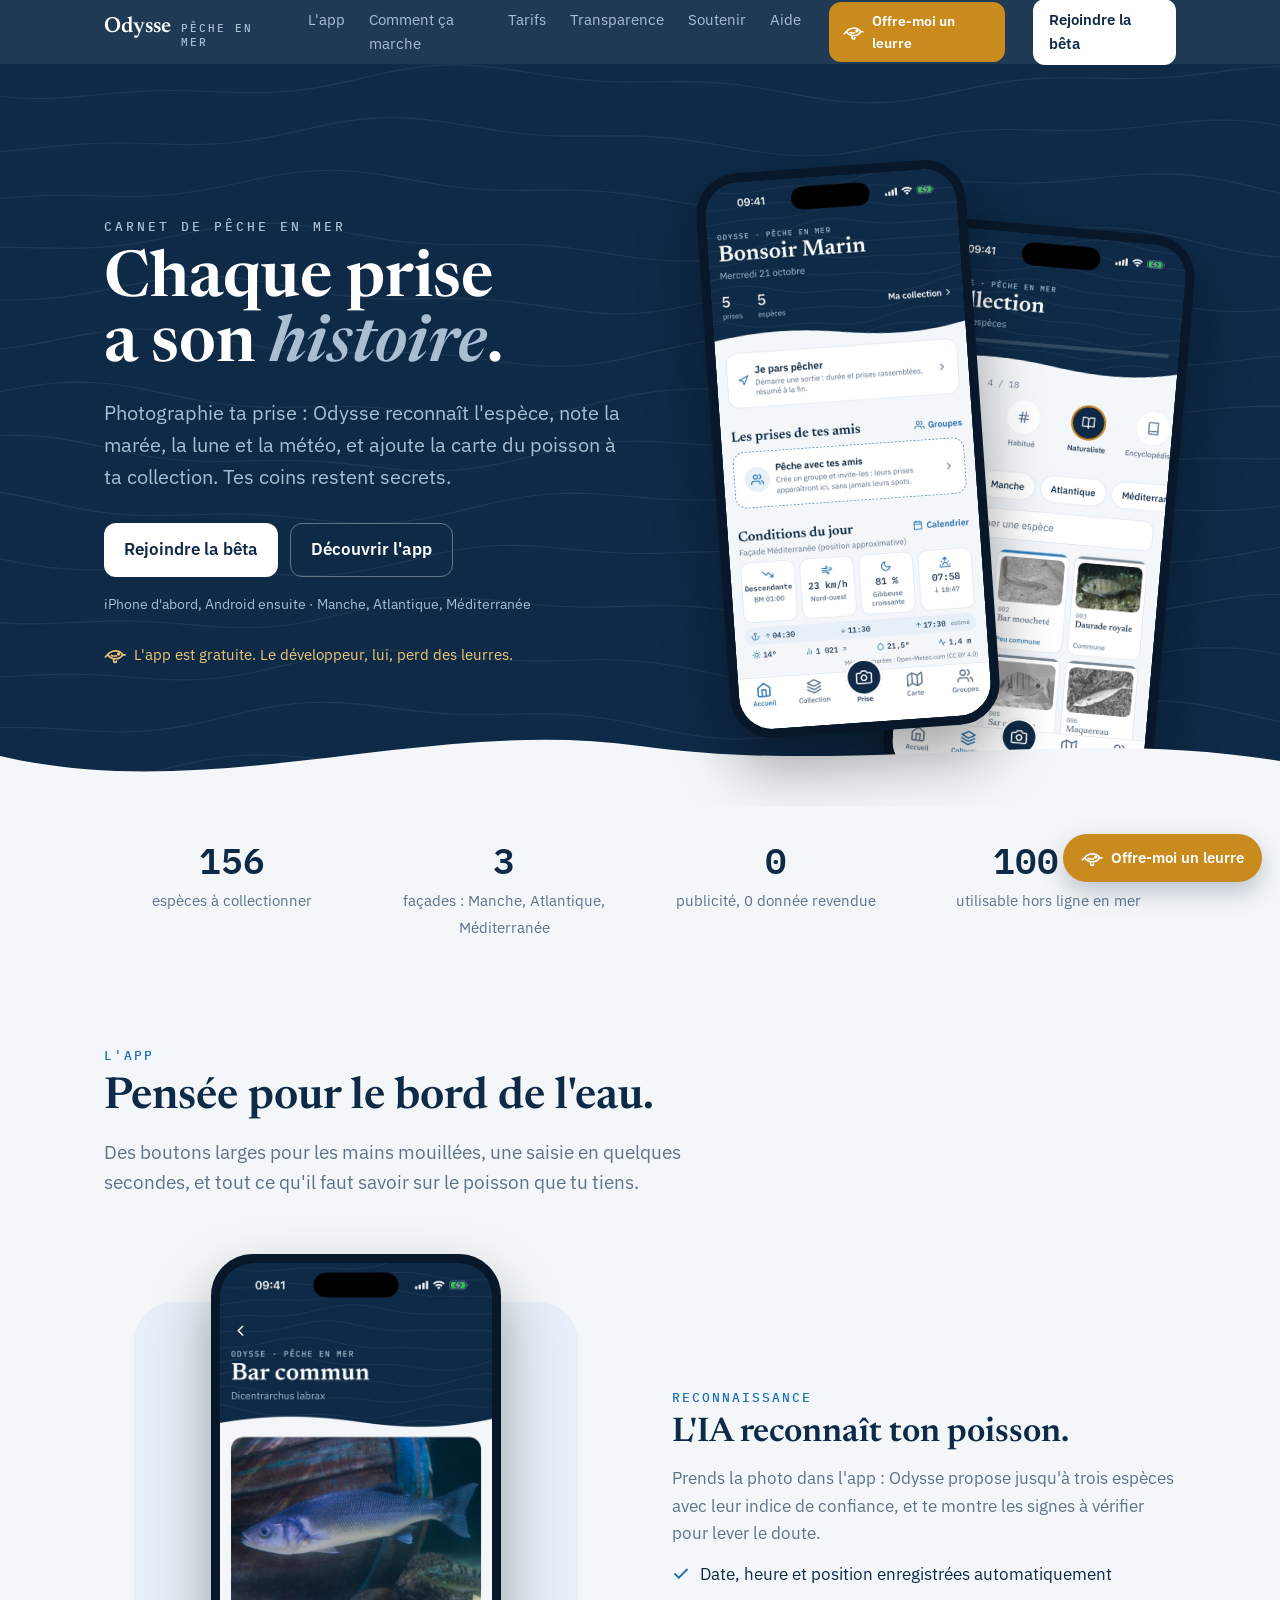
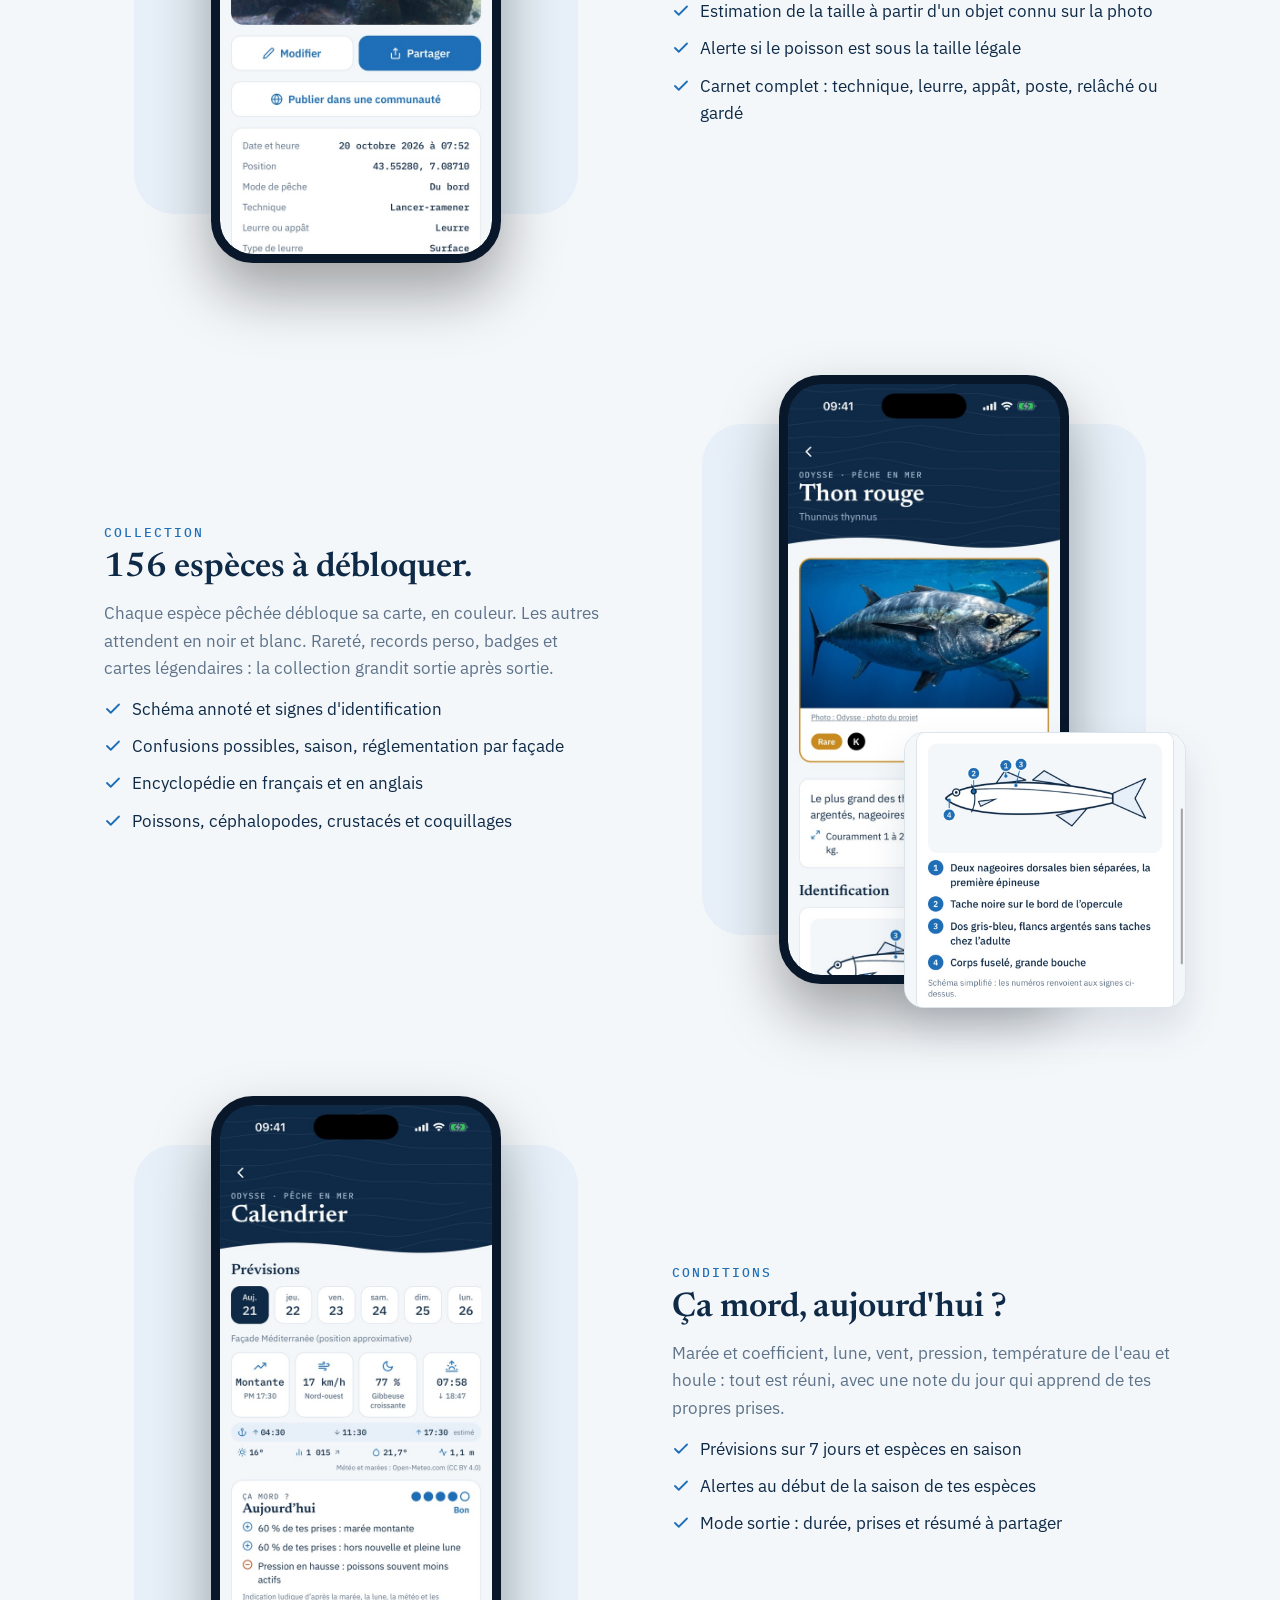
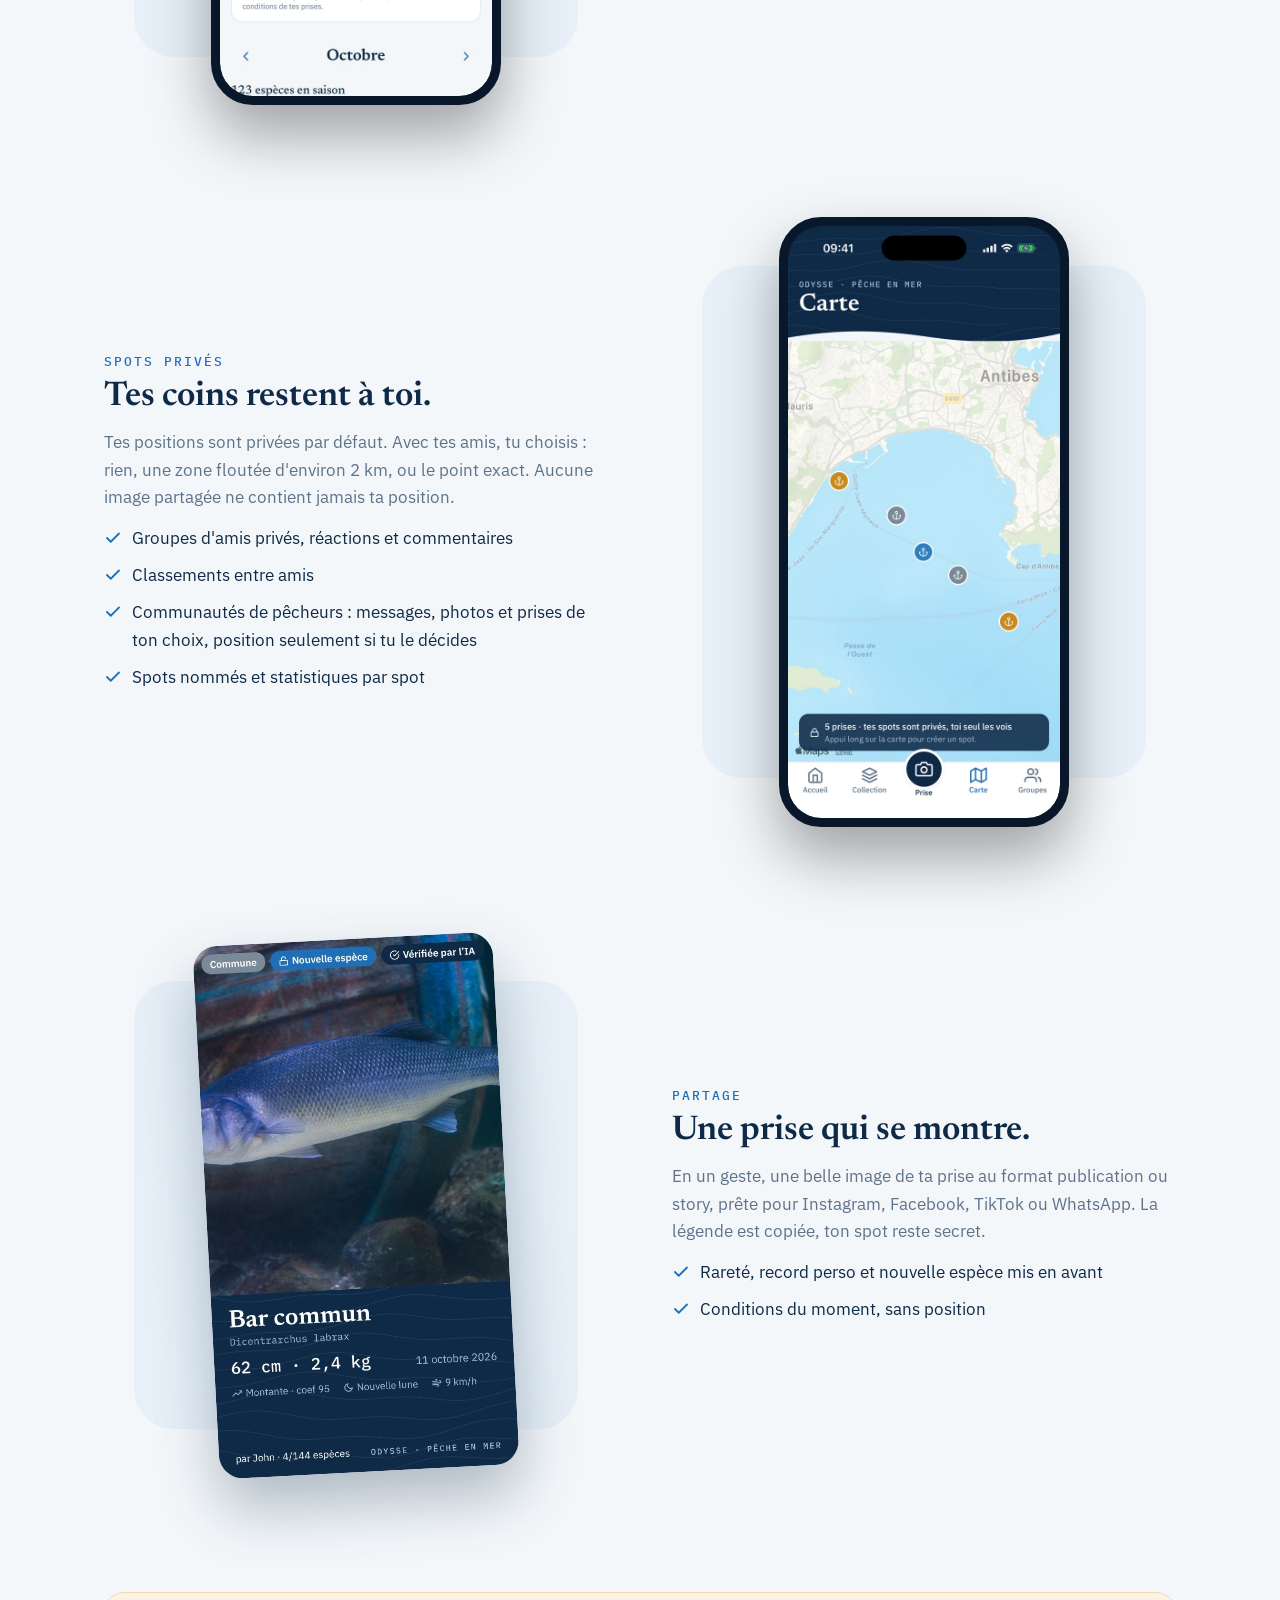
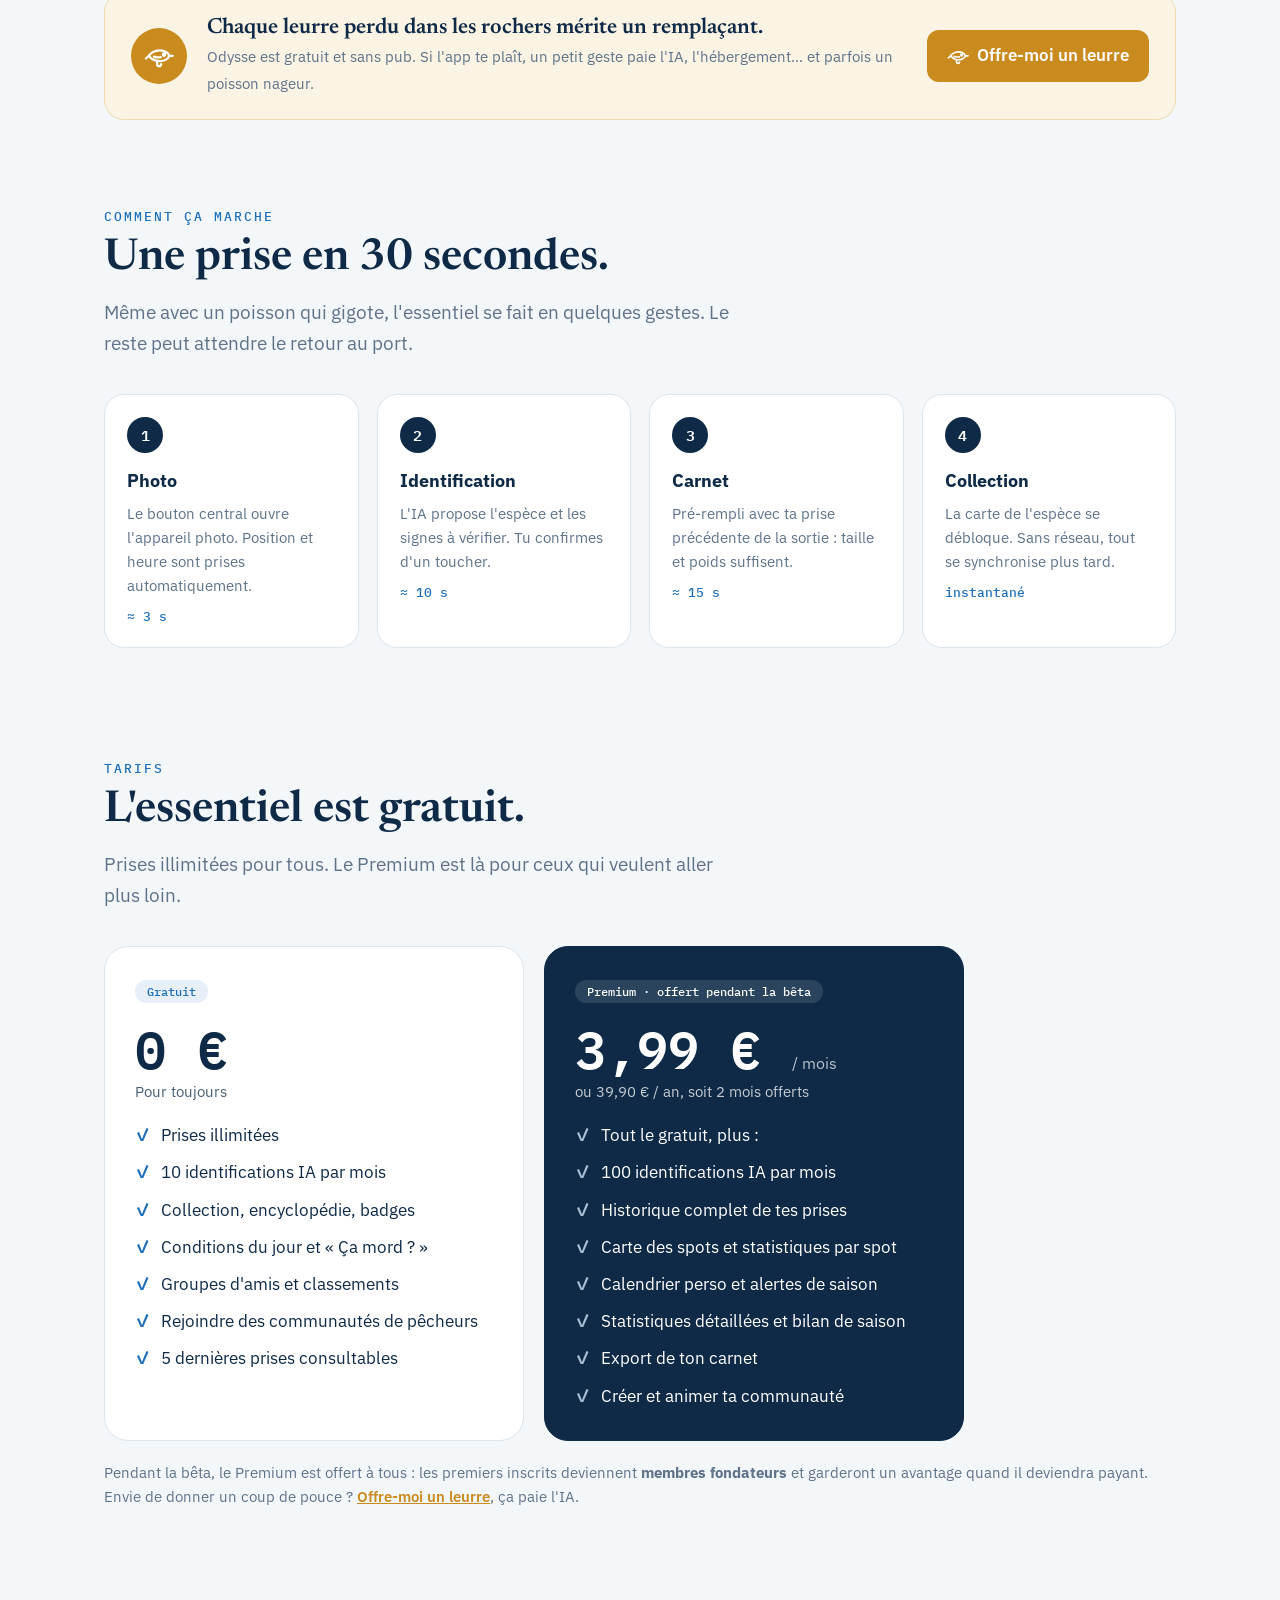
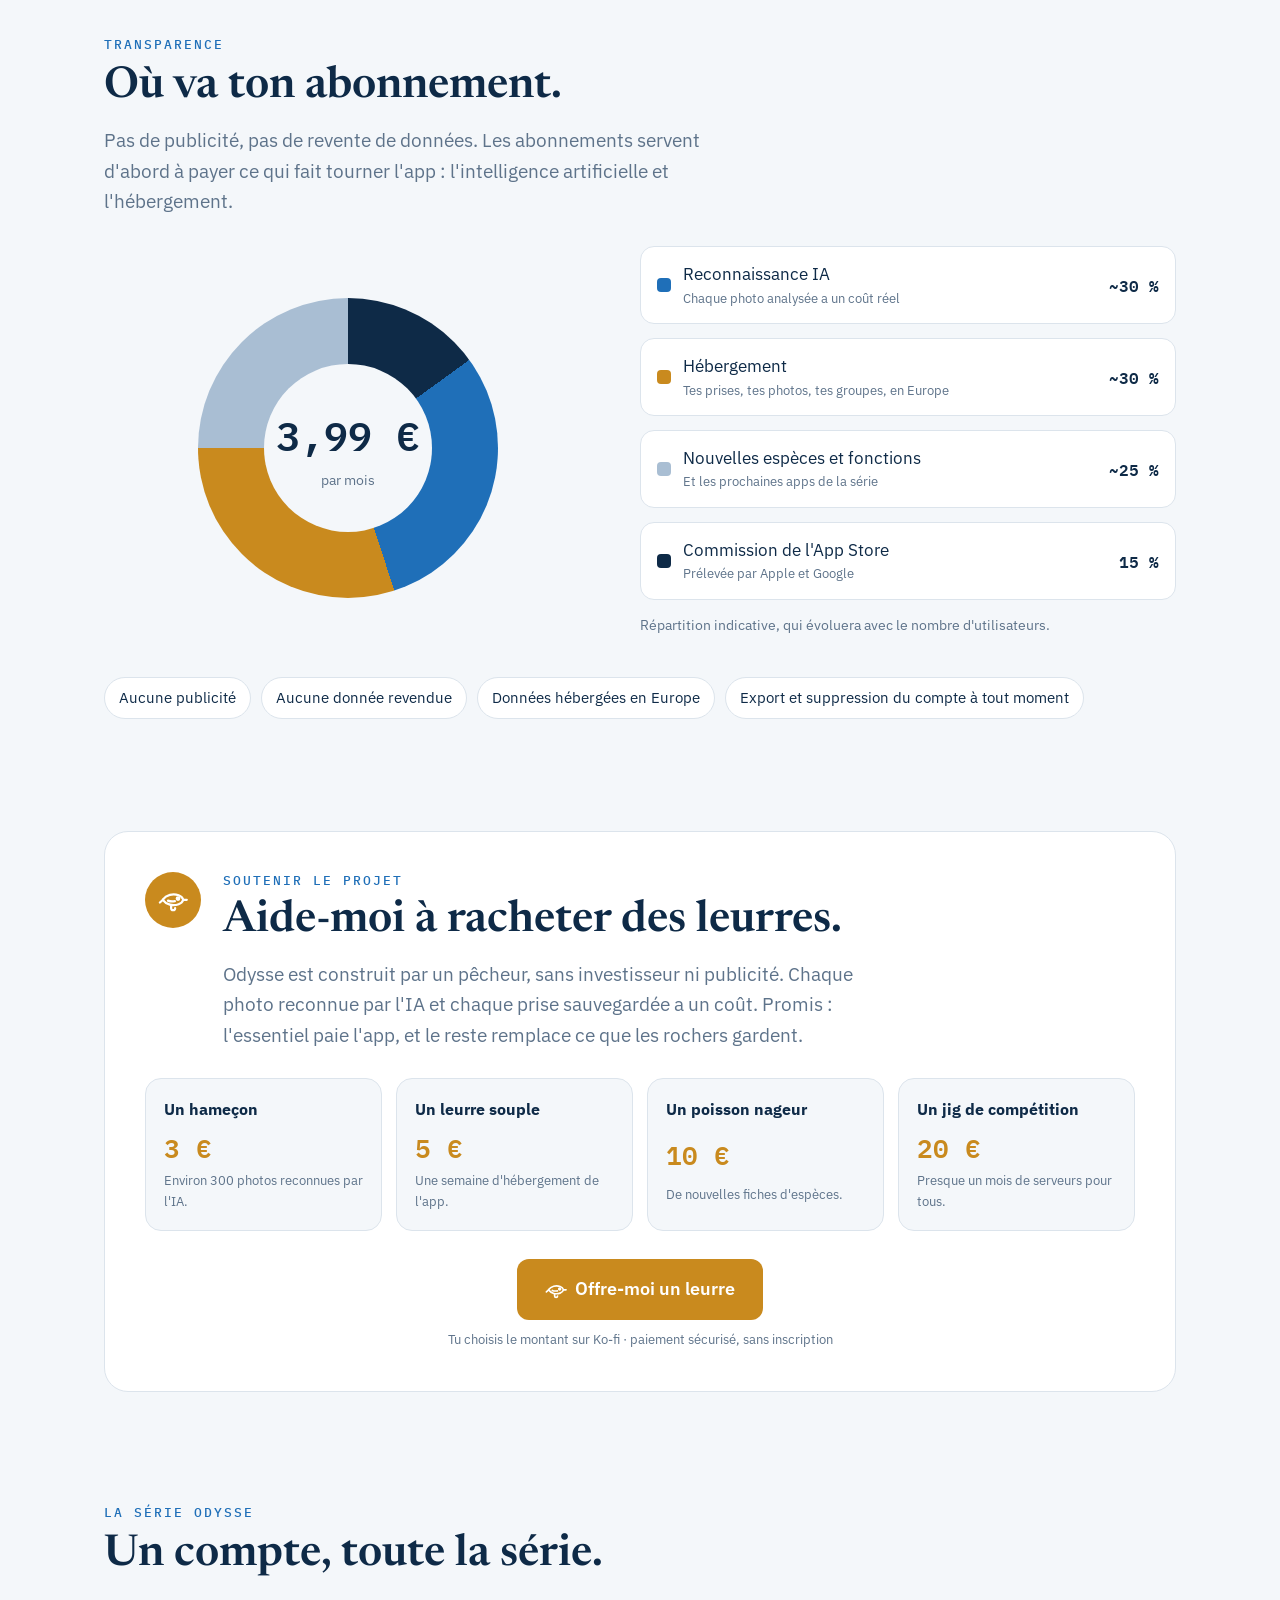
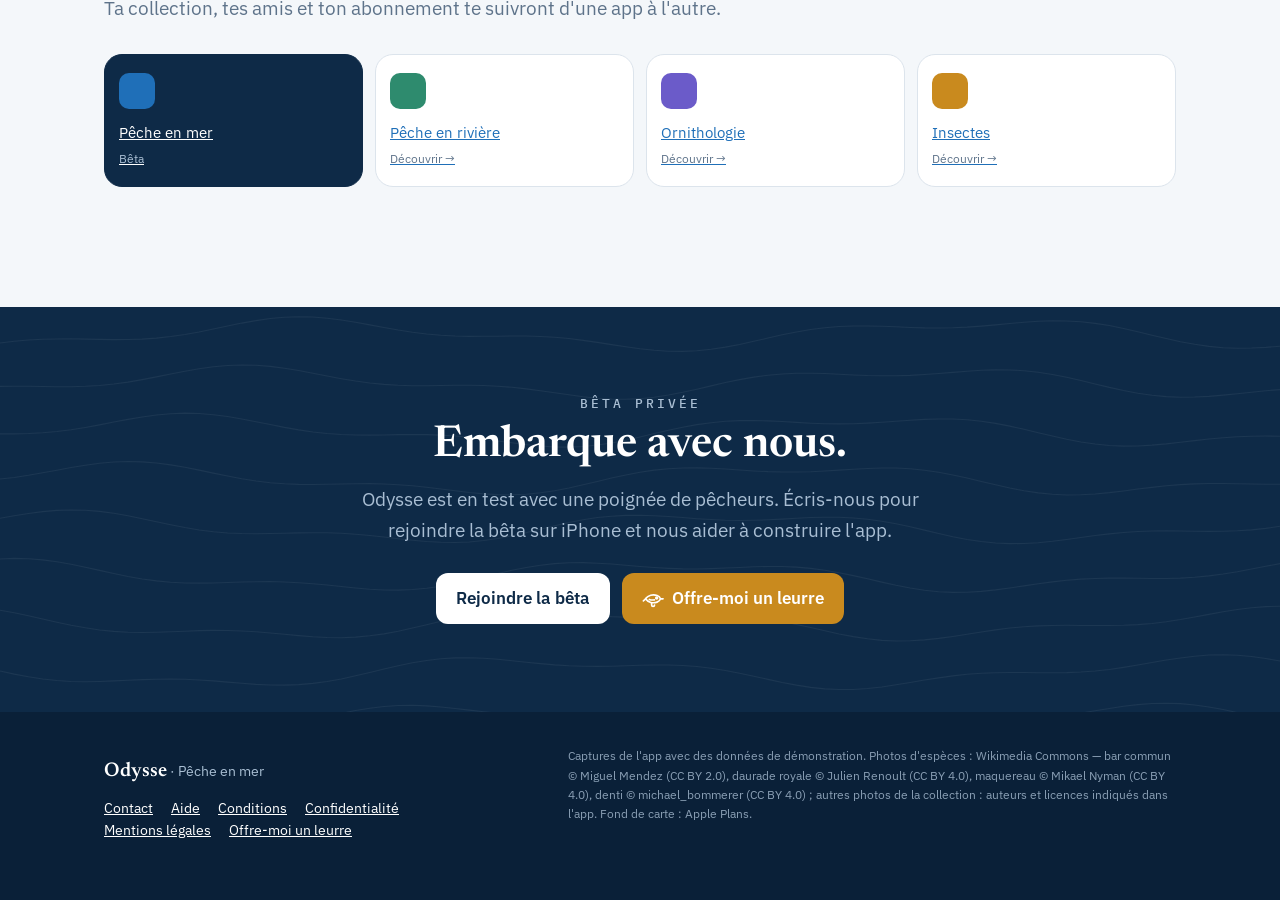
==== commit 678af381: "Communautés : messages avec photos, position au choix par publication Co-Authored-By: Claude Opus 5." ====
--- a/index.html
+++ b/index.html
@@ -147,7 +147,7 @@
           <ul>
             <li><svg width="18" height="18" viewBox="0 0 24 24" fill="none" stroke="#1F6FB8" stroke-width="2.4" stroke-linecap="round" stroke-linejoin="round"><polyline points="20 6 9 17 4 12"/></svg><span>Groupes d'amis privés, réactions et commentaires</span></li>
             <li><svg width="18" height="18" viewBox="0 0 24 24" fill="none" stroke="#1F6FB8" stroke-width="2.4" stroke-linecap="round" stroke-linejoin="round"><polyline points="20 6 9 17 4 12"/></svg><span>Classements entre amis</span></li>
-            <li><svg width="18" height="18" viewBox="0 0 24 24" fill="none" stroke="#1F6FB8" stroke-width="2.4" stroke-linecap="round" stroke-linejoin="round"><polyline points="20 6 9 17 4 12"/></svg><span>Communautés de pêcheurs : tu publies les prises de ton choix, jamais aucune position</span></li>
+            <li><svg width="18" height="18" viewBox="0 0 24 24" fill="none" stroke="#1F6FB8" stroke-width="2.4" stroke-linecap="round" stroke-linejoin="round"><polyline points="20 6 9 17 4 12"/></svg><span>Communautés de pêcheurs : messages, photos et prises de ton choix, position seulement si tu le décides</span></li>
             <li><svg width="18" height="18" viewBox="0 0 24 24" fill="none" stroke="#1F6FB8" stroke-width="2.4" stroke-linecap="round" stroke-linejoin="round"><polyline points="20 6 9 17 4 12"/></svg><span>Spots nommés et statistiques par spot</span></li>
           </ul>
         </div>
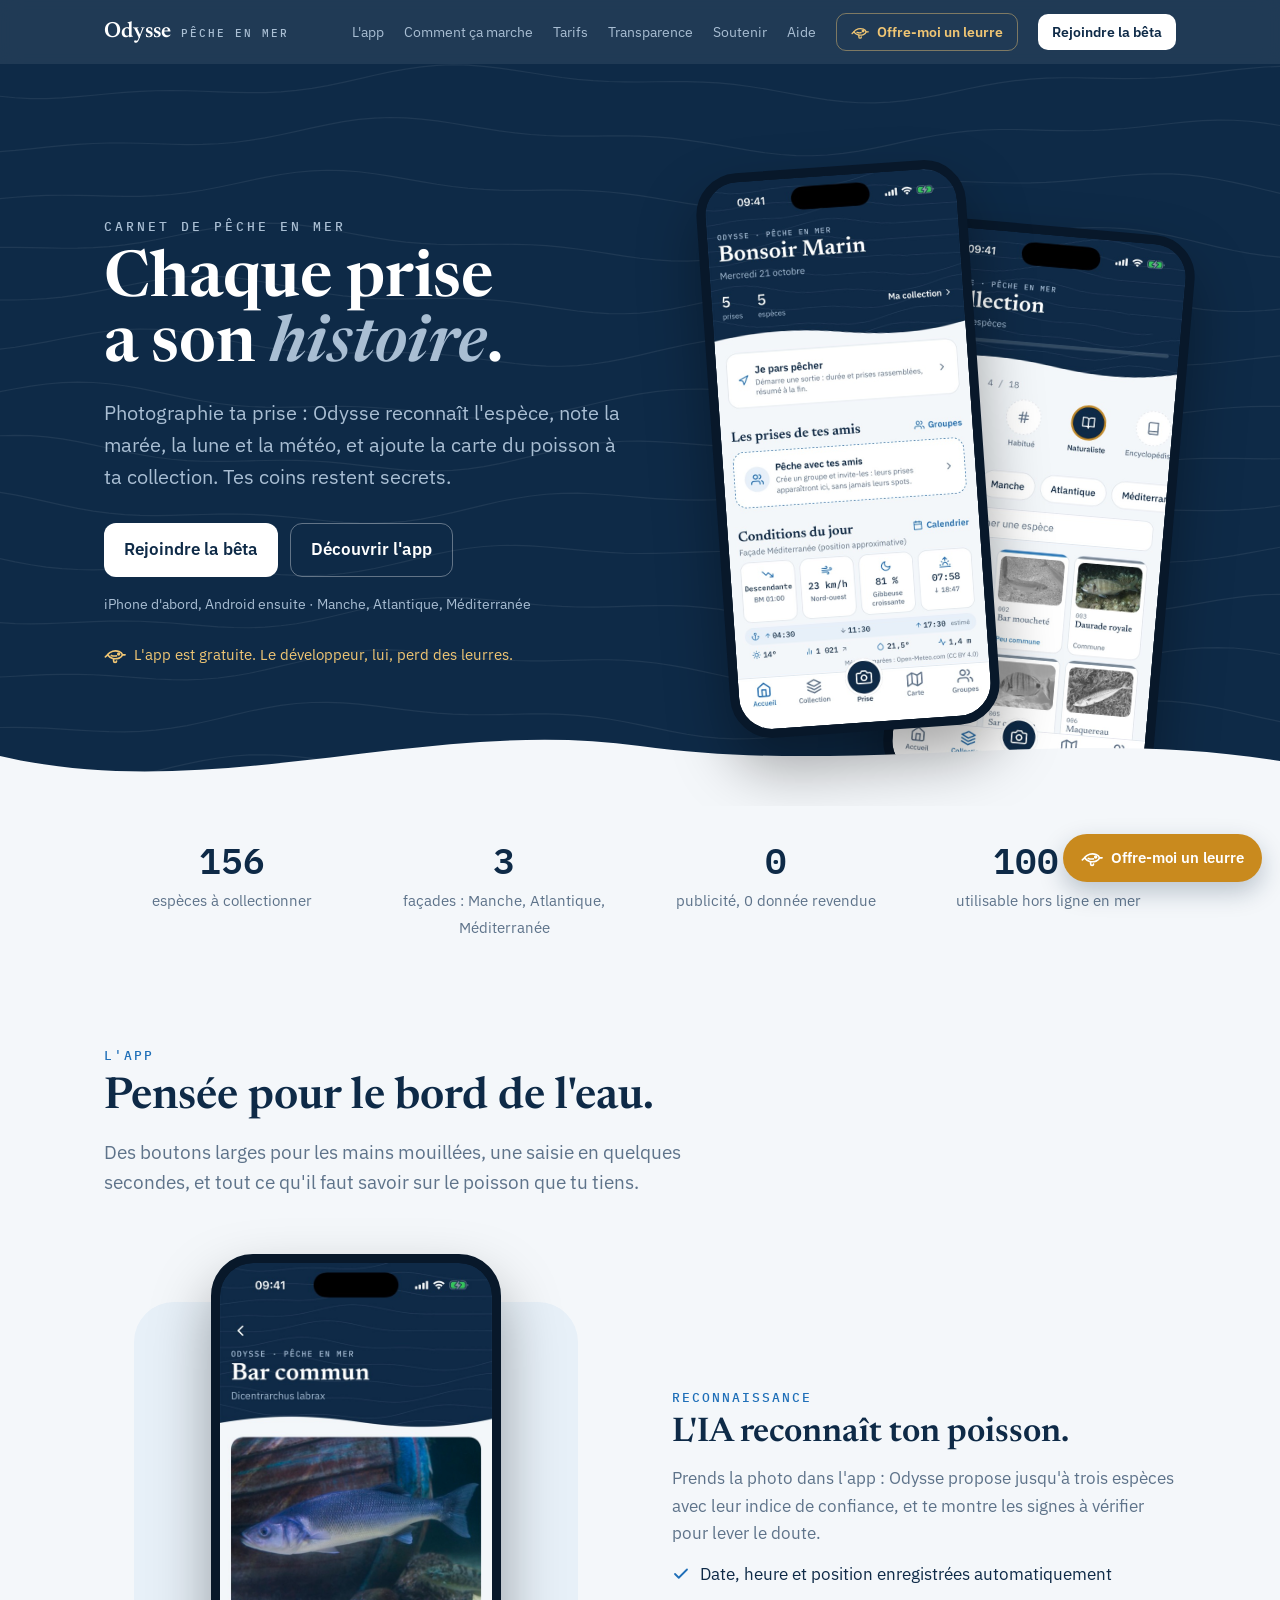
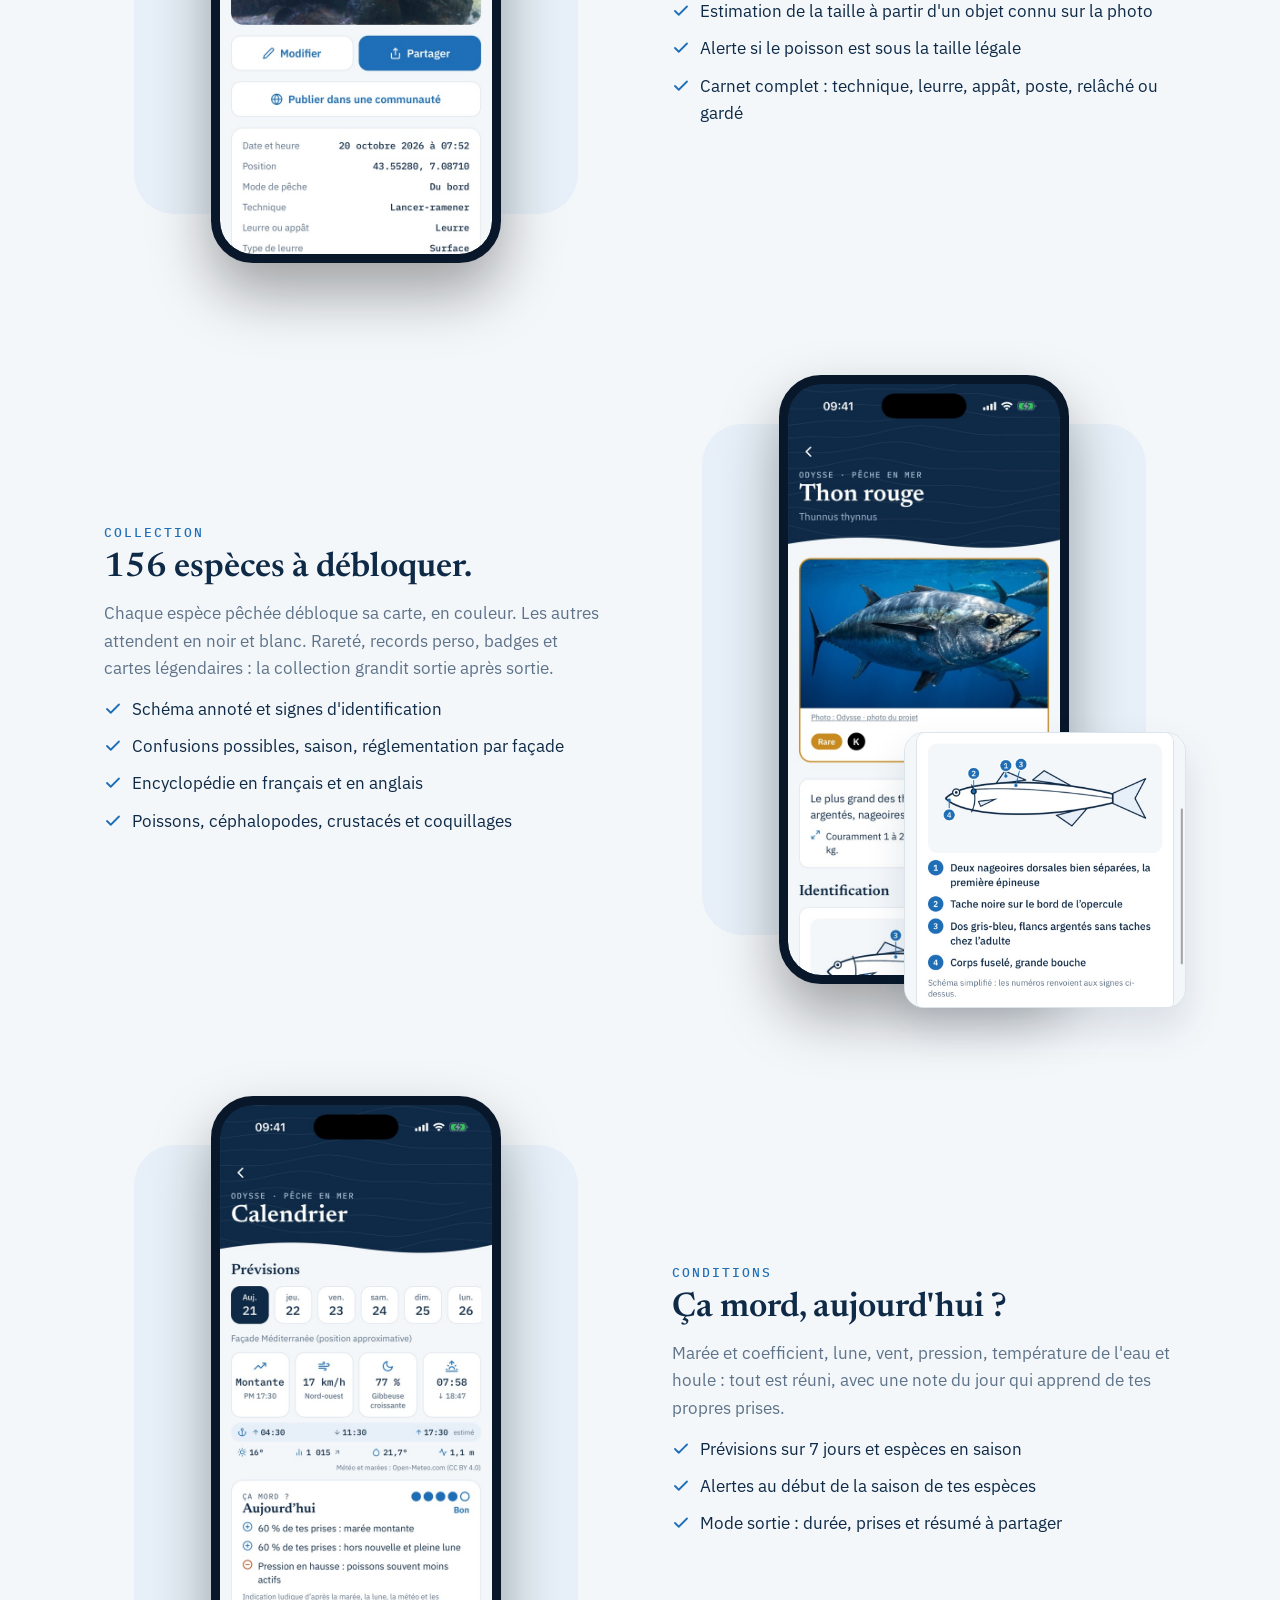
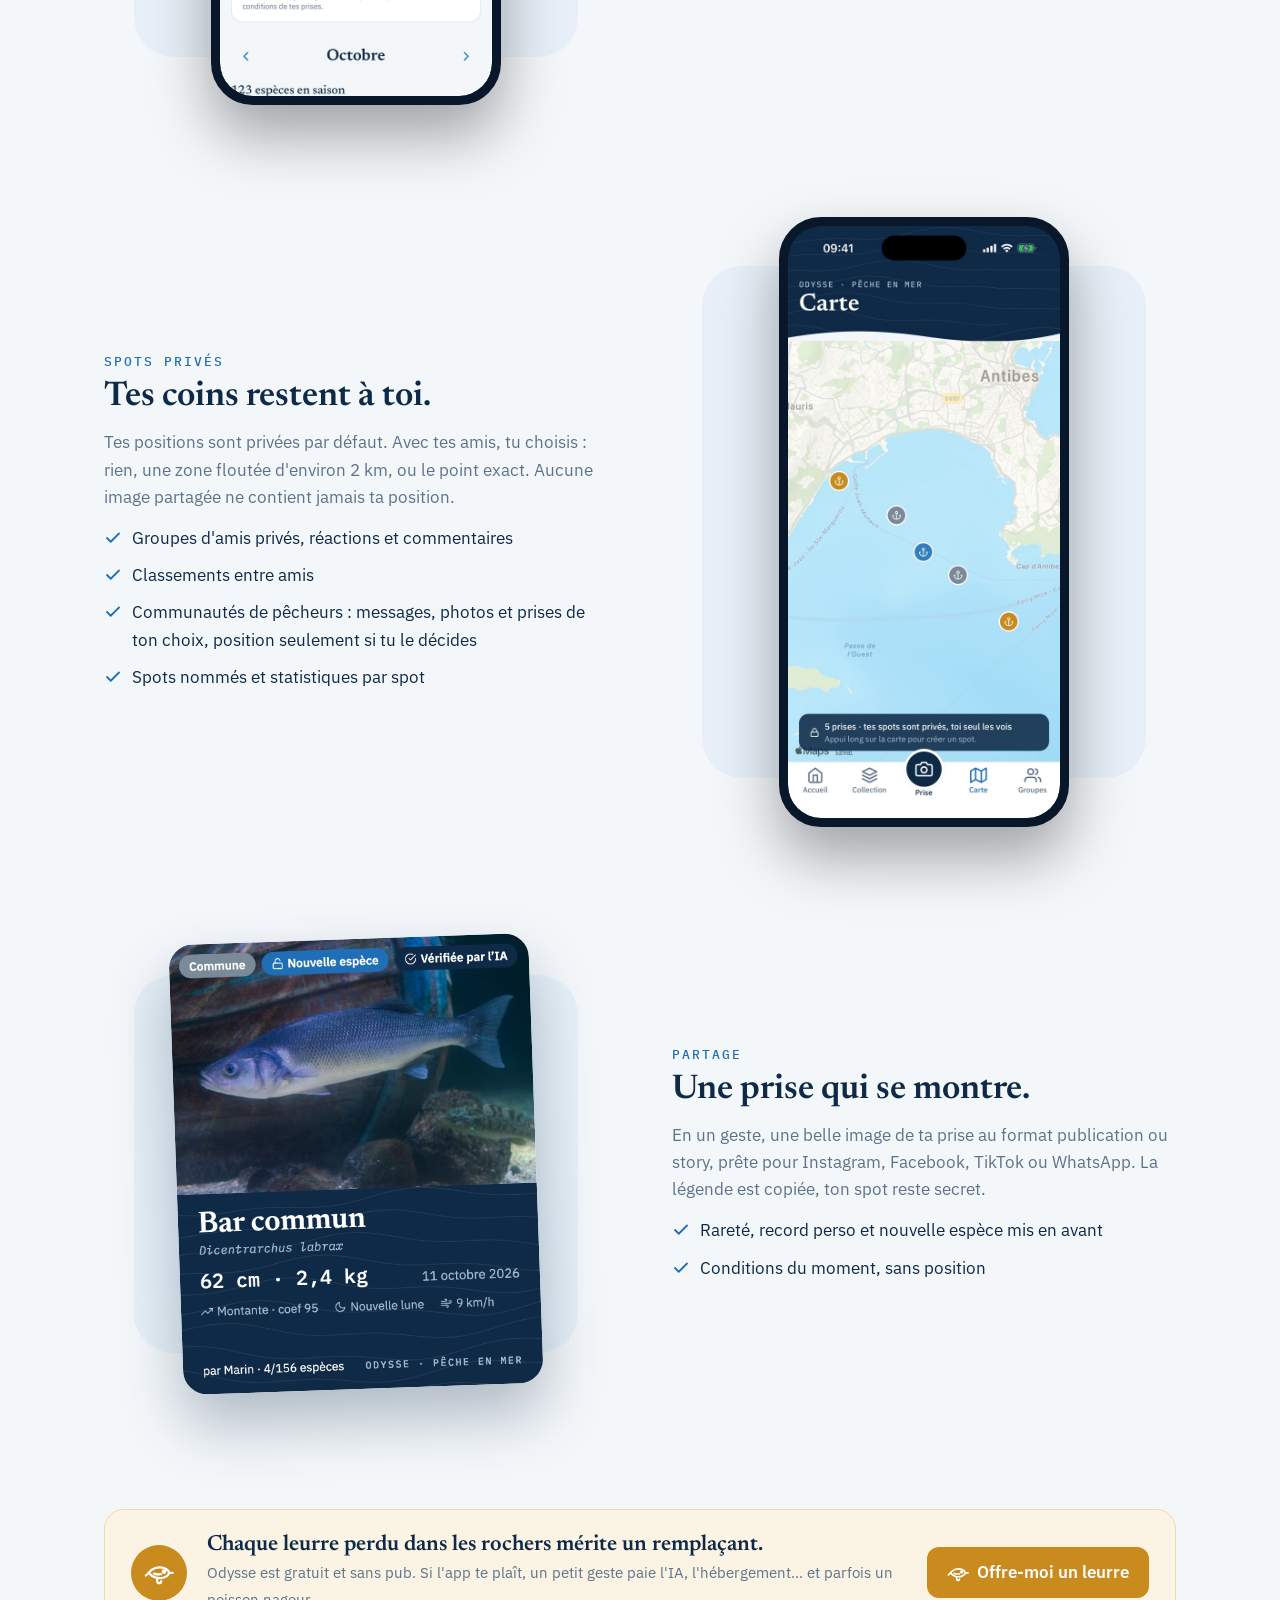
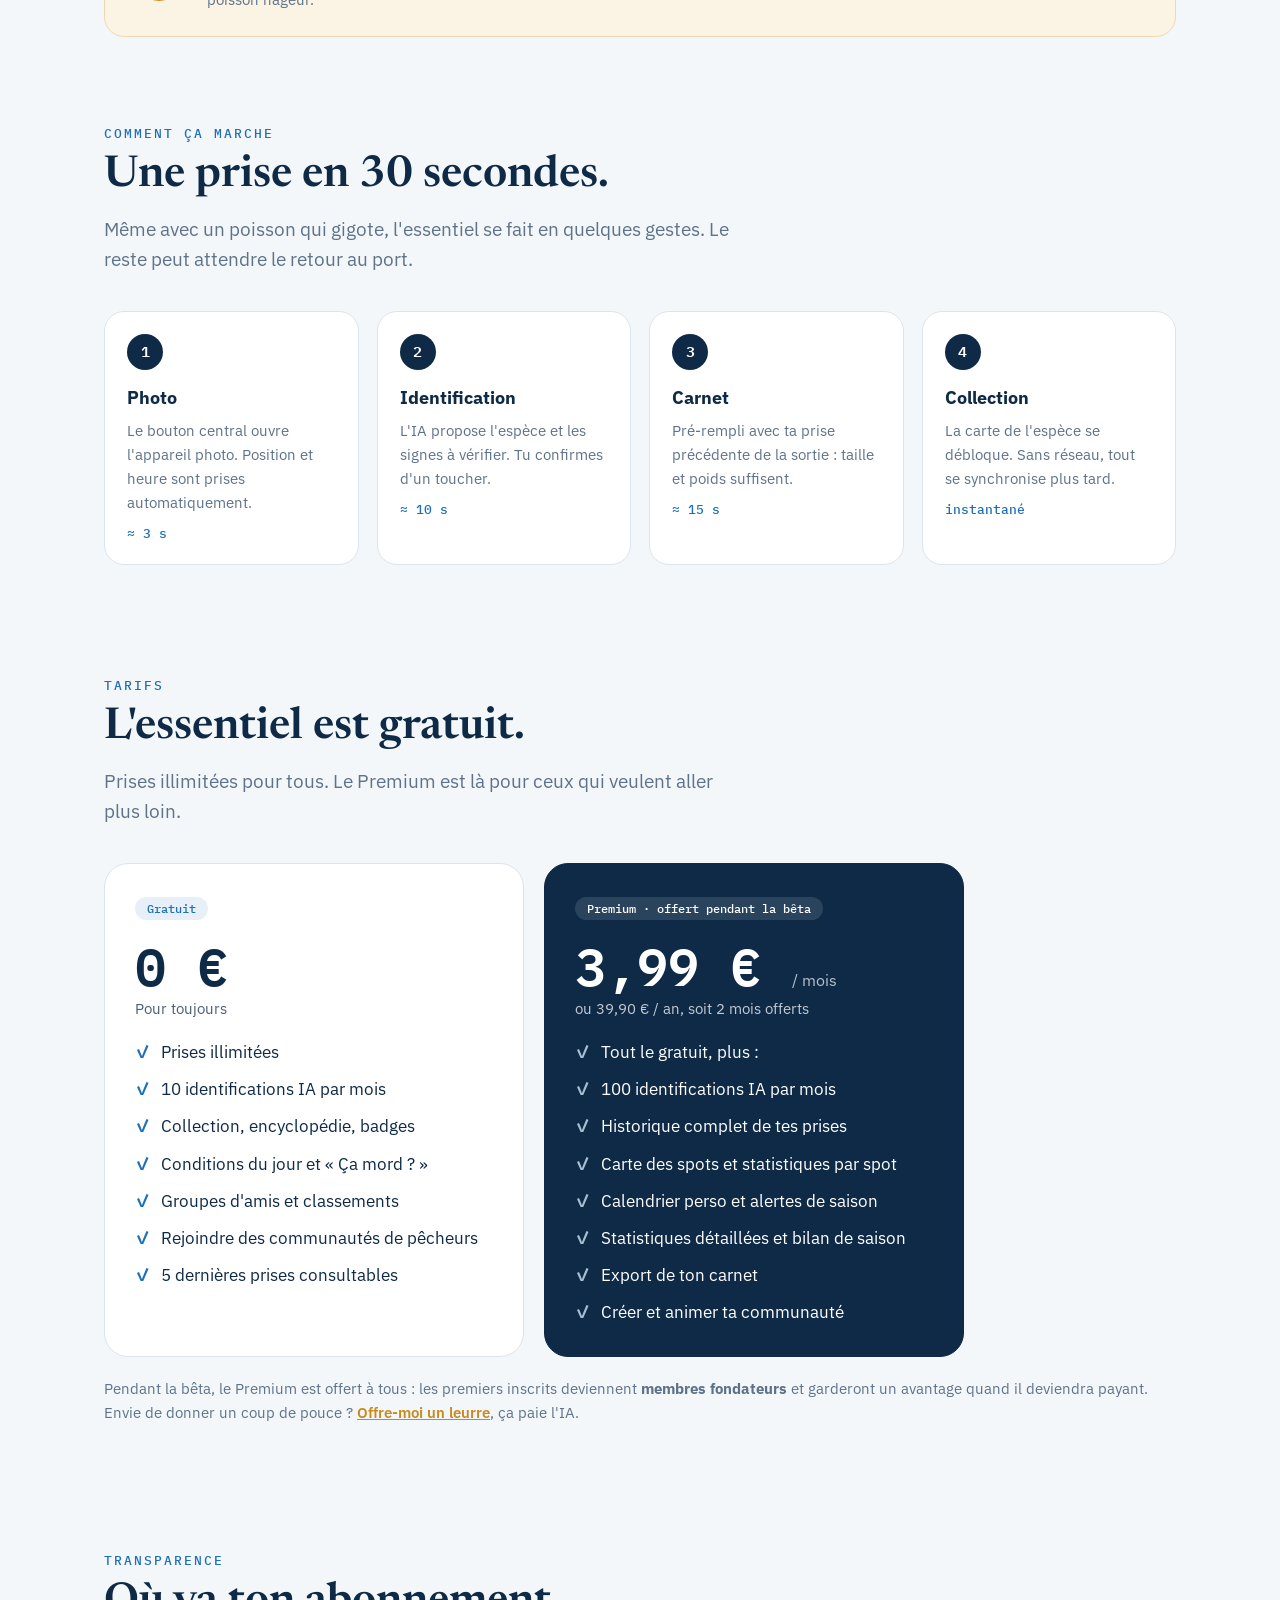
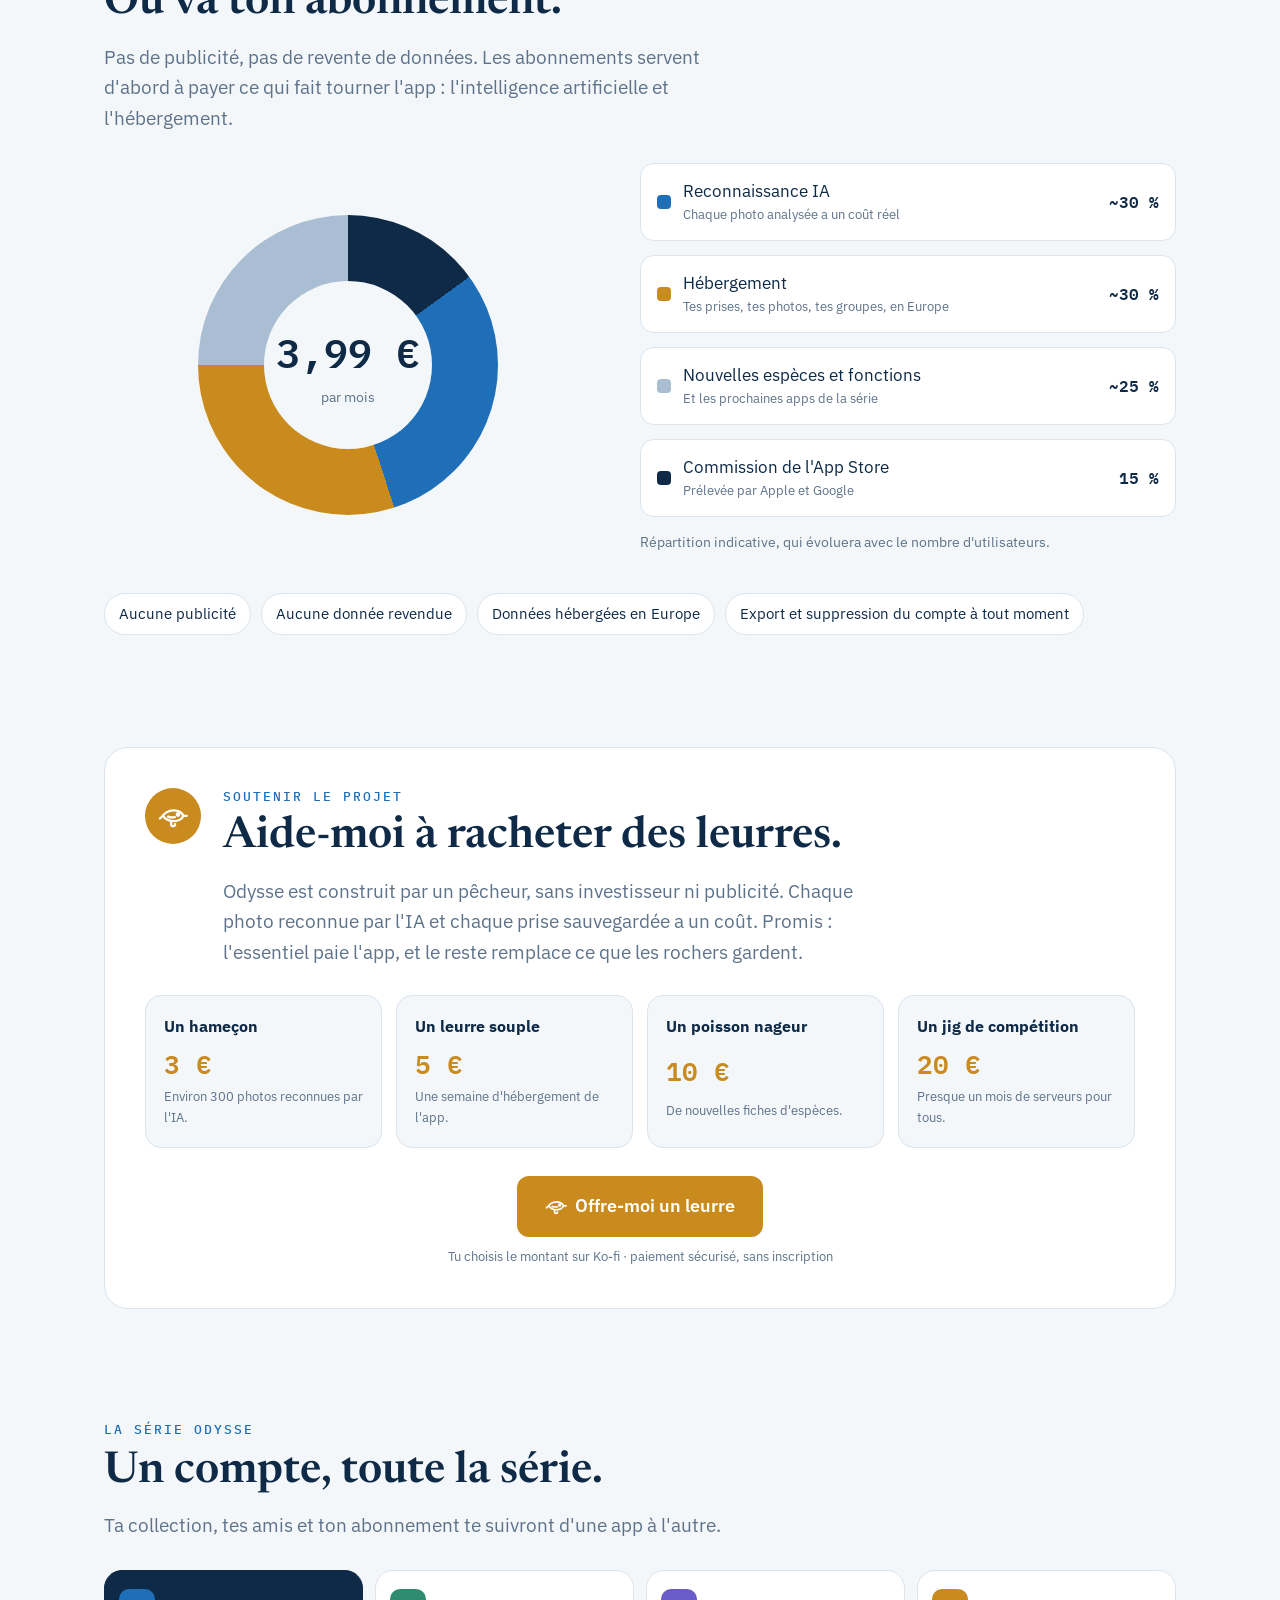
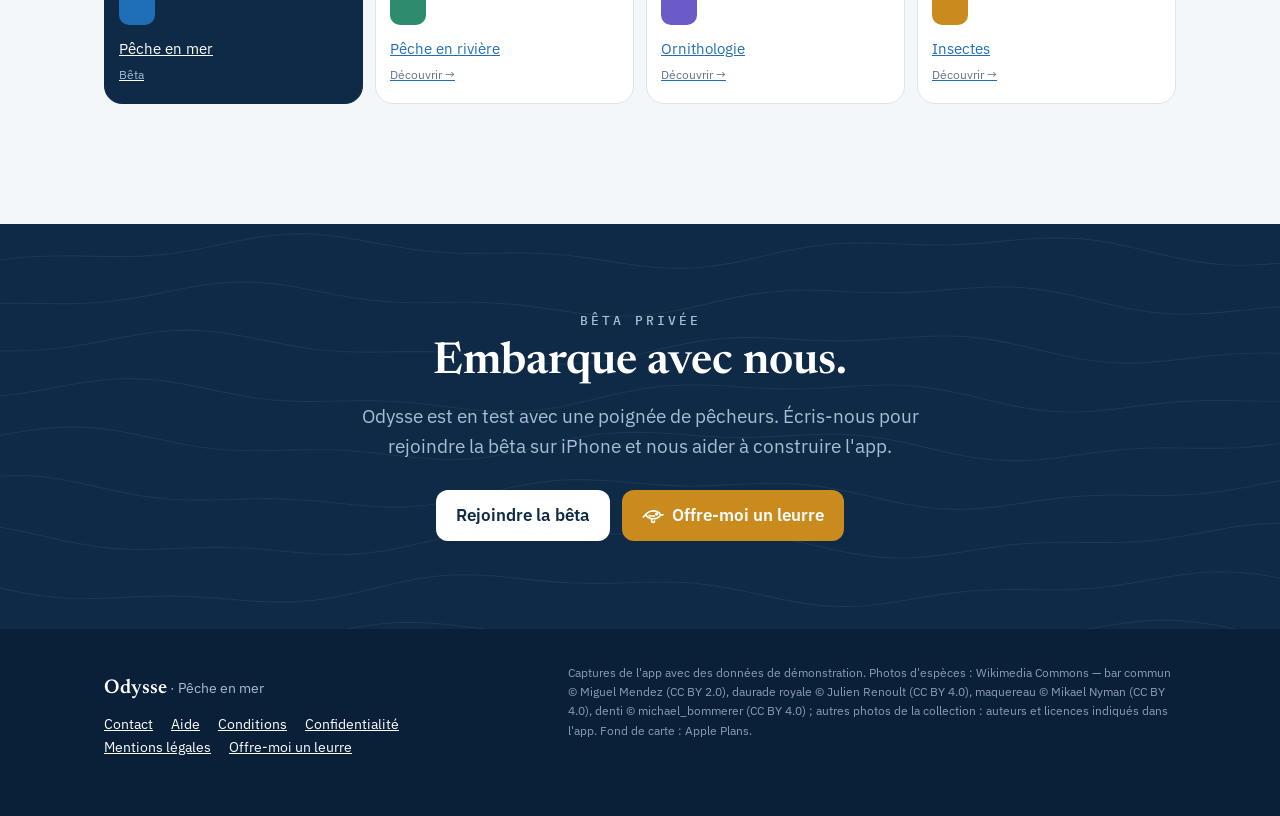
==== commit 3aaf9e95: "Menu du haut plus discret (boutons fins, sur une ligne) ; image de partage au format publication, po" ====
--- a/index.html
+++ b/index.html
@@ -7,7 +7,7 @@
   <meta name="description" content="Odysse, le carnet de pêche en mer qui reconnaît tes poissons : photo, identification par IA, collection de 150+ espèces, marées et conditions, pêche entre amis. Spots privés." />
   <meta property="og:title" content="Odysse · Pêche en mer" />
   <meta property="og:description" content="Le carnet de pêche qui reconnaît tes poissons." />
-  <meta property="og:image" content="https://odysse.app/img/story.jpg" />
+  <meta property="og:image" content="https://odysse.app/img/share.jpg" />
   <link rel="preconnect" href="https://fonts.googleapis.com" />
   <link href="https://fonts.googleapis.com/css2?family=IBM+Plex+Mono:wght@500;600&family=IBM+Plex+Sans:wght@400;600&family=Newsreader:ital,wght@0,600;1,600&display=swap" rel="stylesheet" />
   <link rel="stylesheet" href="home.css" />
@@ -156,7 +156,7 @@
       <div class="feature">
         <div class="visual">
           <div class="blob"></div>
-          <div class="story-card"><img src="img/story.jpg" alt="Image de partage d'une prise au format story" loading="lazy" /></div>
+          <div class="story-card"><img src="img/share.jpg" alt="Image de partage d'une prise : Bar commun, 62 cm, conditions du moment, sans position" loading="lazy" /></div>
         </div>
         <div>
           <div class="eyebrow">Partage</div>
--- a/home.css
+++ b/home.css
@@ -120,12 +120,13 @@
 }
 .story-card {
   position: relative;
-  width: 300px;
-  aspect-ratio: 9 / 16;
+  width: 360px;
+  max-width: 100%;
+  aspect-ratio: 4 / 5;
   border-radius: 24px;
   overflow: hidden;
   box-shadow: 0 30px 60px rgba(14, 42, 71, 0.3);
-  transform: rotate(-3deg);
+  transform: rotate(-2deg);
 }
 .story-card img { width: 100%; height: 100%; object-fit: cover; }
 .card-shot {
@@ -301,6 +302,20 @@
   h2 { font-size: 34px; }
   .feature h3 { font-size: 28px; }
   .visual .phone { width: 240px; }
-  .story-card { width: 250px; }
+  .story-card { width: 300px; }
   .visual .phone.small { width: 180px; }
 }
+
+/* Menu du haut : boutons discrets, tout sur une ligne */
+nav .wrap { gap: 20px; }
+nav .links { gap: 20px; }
+nav .links a { white-space: nowrap; font-size: 14px; }
+nav .btn { padding: 7px 14px; font-size: 14px; border-radius: 10px; white-space: nowrap; }
+nav .btn:hover { transform: none; }
+nav .nav-lure { margin-left: 0; background: transparent; color: #f0c674; border: 1px solid rgba(240, 198, 116, 0.45); }
+nav .nav-lure:hover { background: rgba(240, 198, 116, 0.12); }
+nav .nav-lure .lure-ico { width: 18px; height: 18px; }
+@media (max-width: 1180px) {
+  nav .nav-lure { display: none; }
+  .logo span { display: none; }
+}
